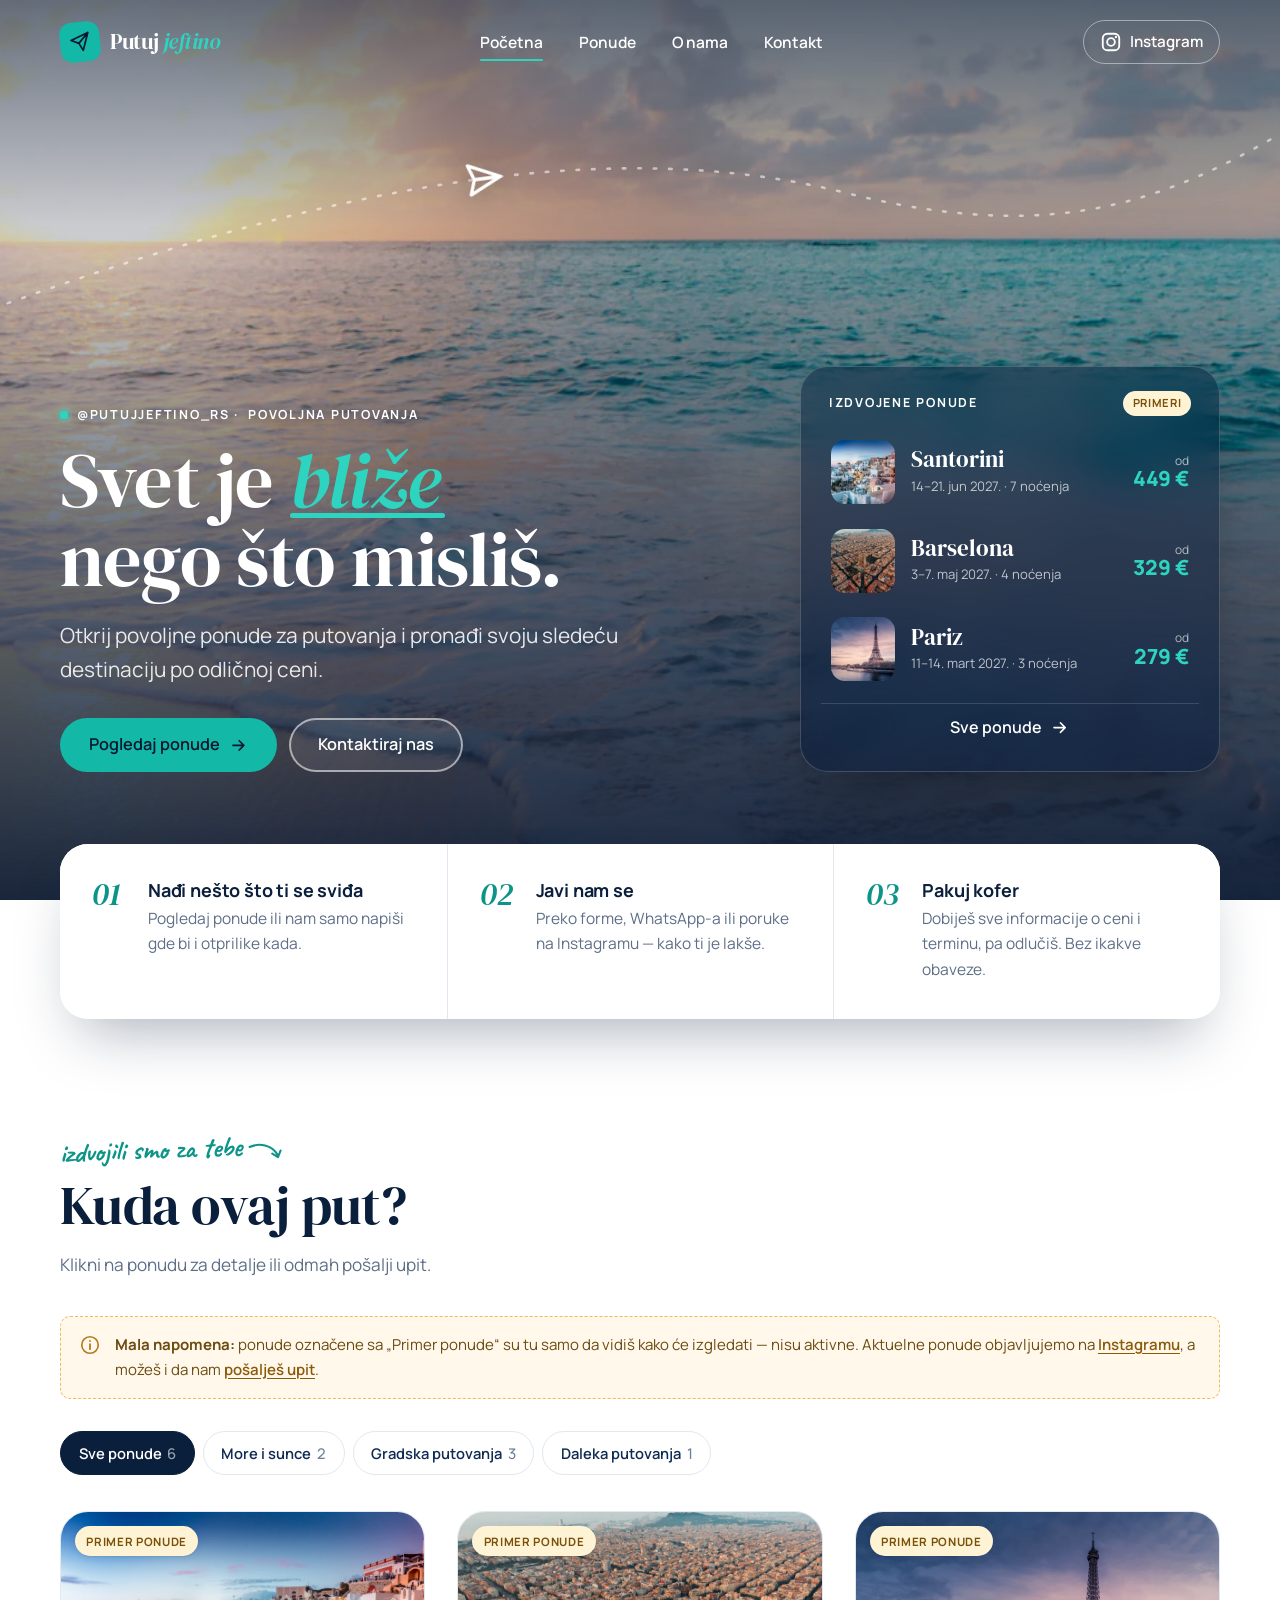
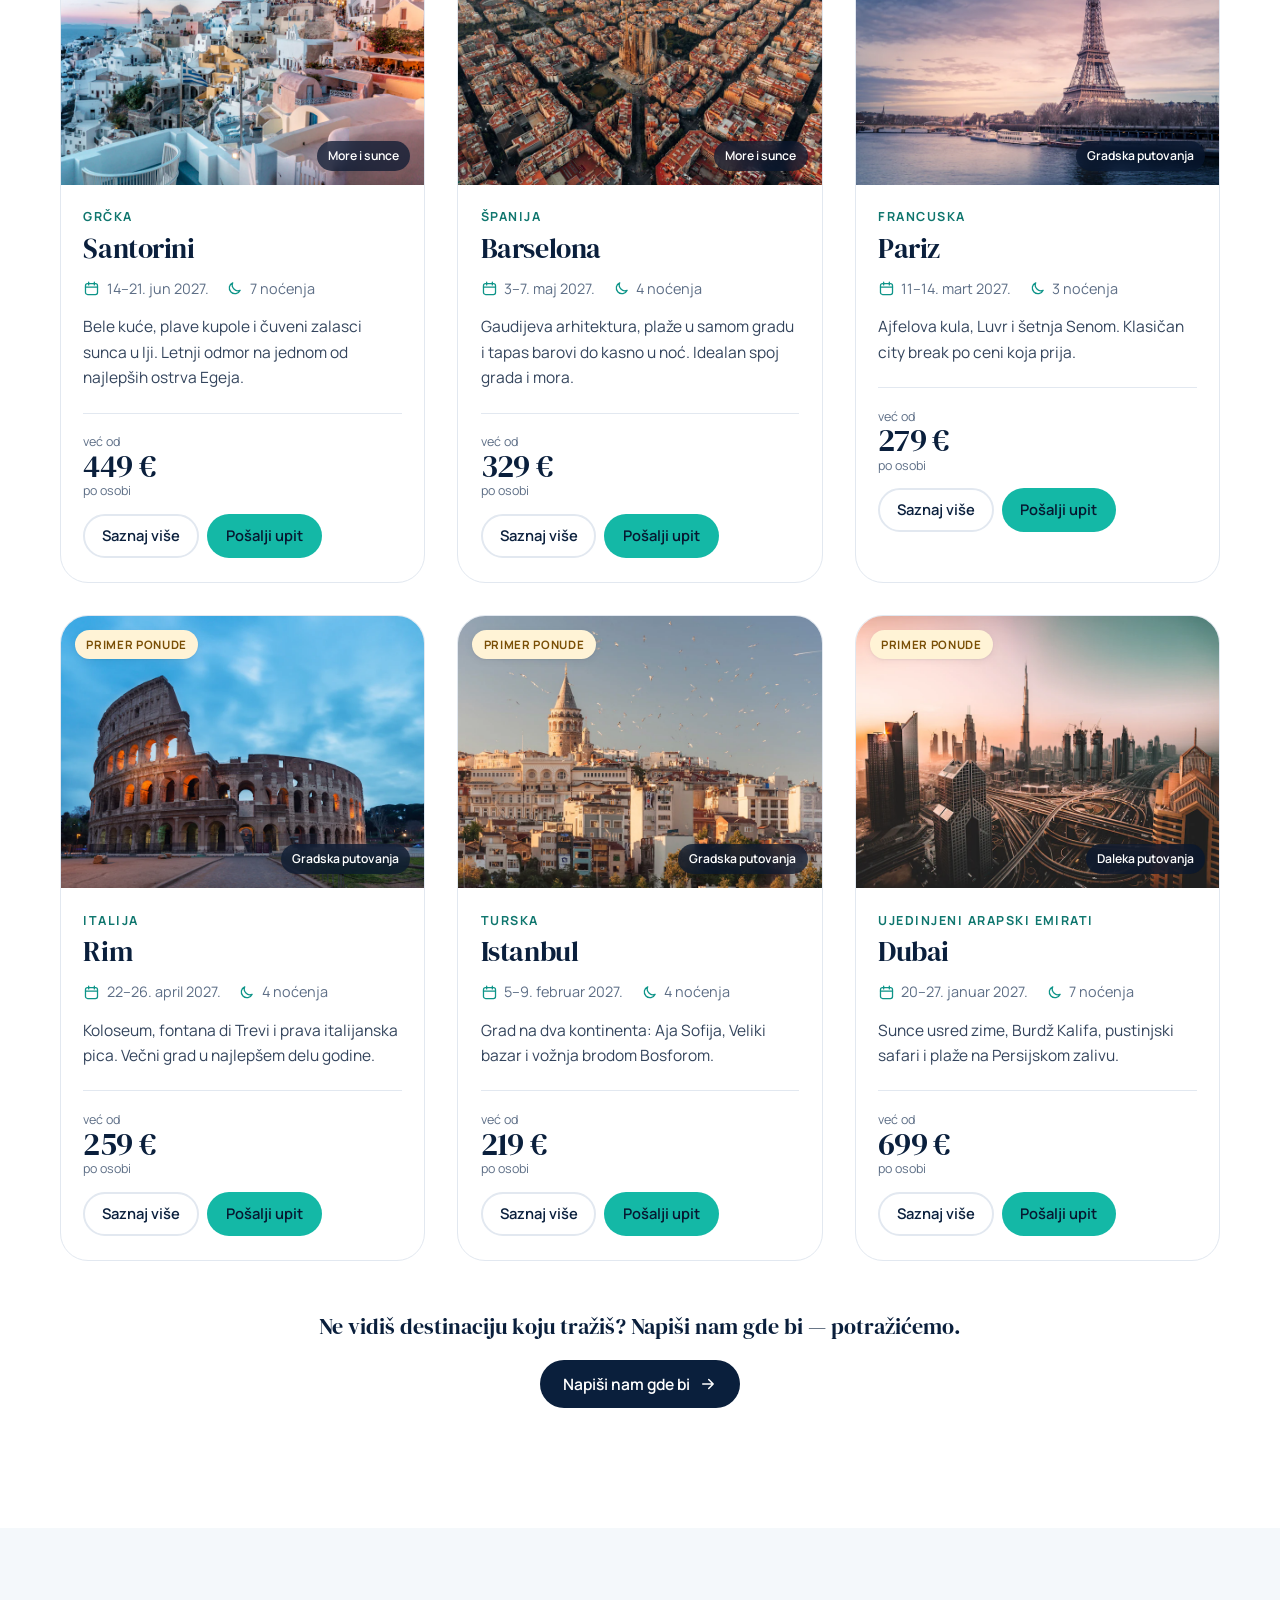
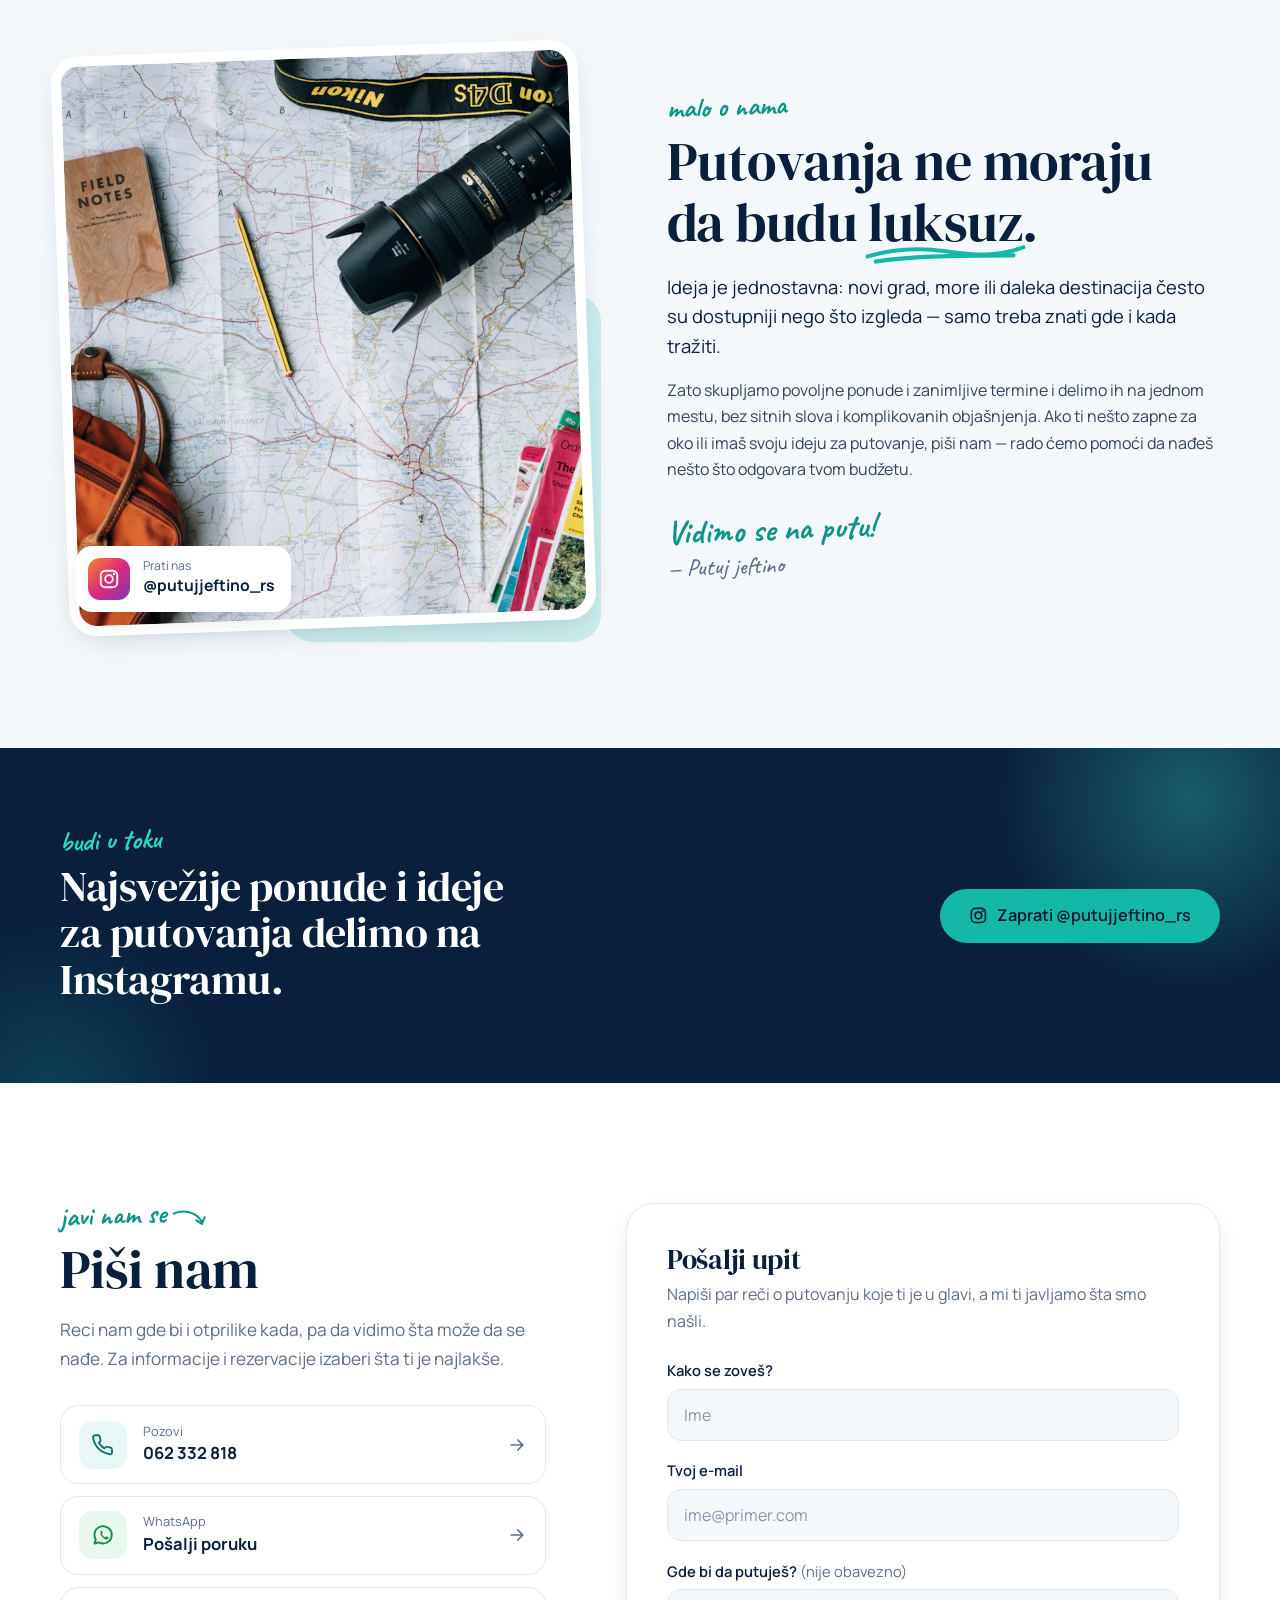
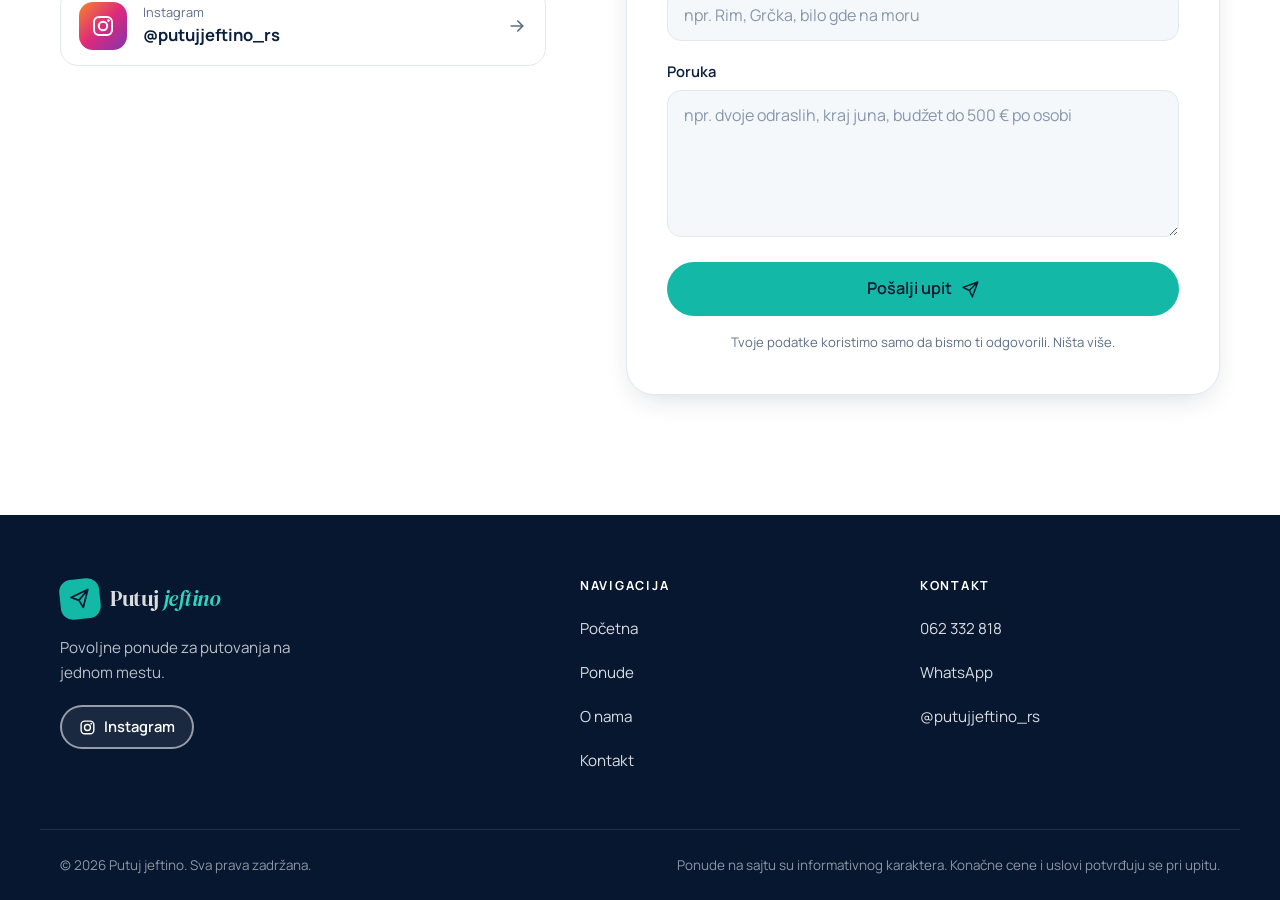
==== index.html @ 2356dfda "Ljudskiji ton: rukom pisane beleške, potpis, topliji tekstovi" ====
<!doctype html>
<html lang="sr-Latn">
<head>
  <meta charset="utf-8">
  <meta name="viewport" content="width=device-width, initial-scale=1, viewport-fit=cover">
  <title>Putuj jeftino | Povoljna putovanja i ponude za odmor</title>
  <meta name="description" content="Putuj jeftino (@putujjeftino_rs) — povoljne ponude za putovanja, city break i letovanja. Pronađi svoju sledeću destinaciju po odličnoj ceni i pošalji upit putem WhatsApp-a, Instagrama ili kontakt forme.">
  <meta name="keywords" content="povoljna putovanja, jeftina putovanja, ponude za putovanja, city break, letovanje, putovanja iz Srbije, Putuj jeftino">
  <meta name="theme-color" content="#0A1F3C">
  <meta name="format-detection" content="telephone=no">
  <link rel="canonical" href="https://putujjeftino.rs/">

  <!-- Društvene mreže (pregled linka na Instagramu, Viberu, WhatsApp-u, Facebooku) -->
  <meta property="og:type" content="website">
  <meta property="og:locale" content="sr_RS">
  <meta property="og:site_name" content="Putuj jeftino">
  <meta property="og:title" content="Putuj jeftino | Svet je bliže nego što misliš">
  <meta property="og:description" content="Otkrij povoljne ponude za putovanja i pronađi svoju sledeću destinaciju po odličnoj ceni.">
  <meta property="og:url" content="https://putujjeftino.rs/">
  <meta property="og:image" content="https://putujjeftino.rs/images/og-slika.jpg">
  <meta property="og:image:width" content="1200">
  <meta property="og:image:height" content="630">
  <meta name="twitter:card" content="summary_large_image">

  <link rel="icon" href="favicon.svg" type="image/svg+xml">
  <link rel="apple-touch-icon" href="apple-touch-icon.png">

  <link rel="preconnect" href="https://fonts.googleapis.com">
  <link rel="preconnect" href="https://fonts.gstatic.com" crossorigin>
  <link href="https://fonts.googleapis.com/css2?family=Caveat:wght@500;700&family=DM+Serif+Display:ital@0;1&family=Manrope:wght@400;500;600;700;800&display=swap" rel="stylesheet">

  <link rel="preload" as="image" href="images/hero-mobile.webp" media="(max-width: 700px)">
  <link rel="preload" as="image" href="images/hero.webp" media="(min-width: 701px)">

  <link rel="stylesheet" href="styles.css">

  <script>document.documentElement.classList.add('js');</script>

  <script type="application/ld+json">
  {
    "@context": "https://schema.org",
    "@type": "Organization",
    "name": "Putuj jeftino",
    "description": "Povoljne ponude za putovanja na jednom mestu.",
    "telephone": "+38162332818",
    "sameAs": ["https://www.instagram.com/putujjeftino_rs/"]
  }
  </script>
</head>
<body>

  <!-- Ikonice (koriste se na celom sajtu) -->
  <svg width="0" height="0" style="position:absolute" aria-hidden="true" focusable="false">
    <symbol id="i-instagram" viewBox="0 0 24 24"><rect x="3" y="3" width="18" height="18" rx="5" fill="none" stroke="currentColor" stroke-width="2"/><circle cx="12" cy="12" r="4.2" fill="none" stroke="currentColor" stroke-width="2"/><circle cx="17.4" cy="6.6" r="1.3" fill="currentColor"/></symbol>
    <symbol id="i-whatsapp" viewBox="0 0 24 24"><path d="M3.5 20.5l1.3-4.1A8.6 8.6 0 1 1 8 19.4z" fill="none" stroke="currentColor" stroke-width="1.9" stroke-linejoin="round"/><path d="M9.1 8.2c.2-.4.5-.5.8-.5h.5c.2 0 .4.1.5.4l.7 1.6c.1.2 0 .5-.1.7l-.5.6c-.1.2-.1.4 0 .6.6 1.1 1.5 2 2.6 2.6.2.1.4.1.6 0l.6-.6c.2-.2.4-.2.7-.1l1.6.7c.3.1.4.3.4.5v.5c0 .4-.2.7-.5.9-.6.4-1.4.5-2.1.3-2.6-.8-4.6-2.8-5.4-5.4-.2-.7-.1-1.5.3-2.1z" fill="currentColor"/></symbol>
    <symbol id="i-phone" viewBox="0 0 24 24"><path d="M21 16.4v2.9a1.9 1.9 0 0 1-2.1 1.9 18.8 18.8 0 0 1-8.2-2.9 18.5 18.5 0 0 1-5.7-5.7A18.8 18.8 0 0 1 2.1 4.3 1.9 1.9 0 0 1 4 2.2h2.9a1.9 1.9 0 0 1 1.9 1.6c.1.9.4 1.8.7 2.7a1.9 1.9 0 0 1-.4 2L7.8 9.7a15.2 15.2 0 0 0 5.7 5.7l1.2-1.2a1.9 1.9 0 0 1 2-.4c.9.3 1.8.6 2.7.7a1.9 1.9 0 0 1 1.6 1.9z" fill="none" stroke="currentColor" stroke-width="1.9" stroke-linejoin="round"/></symbol>
    <symbol id="i-calendar" viewBox="0 0 24 24"><rect x="3.5" y="5" width="17" height="15.5" rx="3" fill="none" stroke="currentColor" stroke-width="1.8"/><path d="M3.5 10h17M8 3v4M16 3v4" stroke="currentColor" stroke-width="1.8" stroke-linecap="round"/></symbol>
    <symbol id="i-moon" viewBox="0 0 24 24"><path d="M20 14.5A8 8 0 0 1 9.5 4a8 8 0 1 0 10.5 10.5z" fill="none" stroke="currentColor" stroke-width="1.8" stroke-linejoin="round"/></symbol>
    <symbol id="i-arrow" viewBox="0 0 24 24"><path d="M5 12h14M13 6l6 6-6 6" fill="none" stroke="currentColor" stroke-width="2" stroke-linecap="round" stroke-linejoin="round"/></symbol>
    <symbol id="i-check" viewBox="0 0 24 24"><path d="M5 12.5l4.5 4.5L19 7.5" fill="none" stroke="currentColor" stroke-width="2.2" stroke-linecap="round" stroke-linejoin="round"/></symbol>
    <symbol id="i-close" viewBox="0 0 24 24"><path d="M6 6l12 12M18 6L6 18" stroke="currentColor" stroke-width="2" stroke-linecap="round"/></symbol>
    <symbol id="i-plane" viewBox="0 0 24 24"><path d="M21.5 2.5L10.6 13.4M21.5 2.5l-6.9 19-3.9-8.1-8.2-4z" fill="none" stroke="currentColor" stroke-width="1.9" stroke-linecap="round" stroke-linejoin="round"/></symbol>
    <symbol id="i-info" viewBox="0 0 24 24"><circle cx="12" cy="12" r="9" fill="none" stroke="currentColor" stroke-width="1.8"/><path d="M12 11v5.5M12 7.6v.1" stroke="currentColor" stroke-width="2" stroke-linecap="round"/></symbol>
  </svg>

  <a class="skip-link" href="#sadrzaj">Preskoči na sadržaj</a>
  <div class="scroll-progress" aria-hidden="true"></div>

  <!-- ============ ZAGLAVLJE ============ -->
  <header class="site-header" id="zaglavlje">
    <div class="container header-inner">
      <a class="logo" href="#pocetna" aria-label="Putuj jeftino — početna">
        <span class="logo-mark" aria-hidden="true"><svg><use href="#i-plane"/></svg></span>
        <span class="logo-text">Putuj <em>jeftino</em></span>
      </a>

      <nav class="main-nav" id="glavni-meni" aria-label="Glavna navigacija">
        <ul>
          <li><a href="#pocetna" data-nav>Početna</a></li>
          <li><a href="#ponude" data-nav>Ponude</a></li>
          <li><a href="#o-nama" data-nav>O nama</a></li>
          <li><a href="#kontakt" data-nav>Kontakt</a></li>
        </ul>
        <a class="btn btn-primary nav-mobile-cta" href="#kontakt">Pošalji upit</a>
        <a class="nav-mobile-ig" href="https://www.instagram.com/putujjeftino_rs/" target="_blank" rel="noopener" data-instagram-link>
          <svg aria-hidden="true"><use href="#i-instagram"/></svg> @putujjeftino_rs
        </a>
      </nav>

      <div class="header-actions">
        <a class="icon-btn header-ig" href="https://www.instagram.com/putujjeftino_rs/" target="_blank" rel="noopener" aria-label="Instagram profil @putujjeftino_rs (otvara se u novom prozoru)" data-instagram-link>
          <svg aria-hidden="true"><use href="#i-instagram"/></svg>
          <span class="header-ig-text">Instagram</span>
        </a>
        <button class="menu-toggle" type="button" aria-expanded="false" aria-controls="glavni-meni" aria-label="Otvori meni">
          <span></span><span></span><span></span>
        </button>
      </div>
    </div>
  </header>

  <main id="sadrzaj">

    <!-- ============ POČETNA / HERO ============ -->
    <section class="hero" id="pocetna" aria-labelledby="hero-naslov">
      <picture class="hero-media">
        <source media="(max-width: 700px)" srcset="images/hero-mobile.webp">
        <img src="images/hero.webp" alt="Peščana plaža i tirkizno more u zalasku sunca" width="1920" height="1276" fetchpriority="high">
      </picture>
      <div class="hero-overlay" aria-hidden="true"></div>

      <!-- Avion koji preleće preko uvodne sekcije -->
      <svg class="hero-flight" viewBox="0 0 1200 700" preserveAspectRatio="xMidYMid slice" aria-hidden="true" focusable="false">
        <defs>
          <path id="ruta" d="M-60 300 C 240 180, 520 90, 760 150 S 1080 110, 1290 -20"/>
          <mask id="ruta-maska" maskUnits="userSpaceOnUse" x="-100" y="0" width="1400" height="700">
            <path d="M-60 300 C 240 180, 520 90, 760 150 S 1080 110, 1290 -20" class="flight-draw" pathLength="1"/>
          </mask>
        </defs>
        <use href="#ruta" class="flight-path" mask="url(#ruta-maska)"/>
        <g class="flight-plane">
          <use href="#i-plane" x="-16" y="-16" width="32" height="32" transform="rotate(45)"/>
          <animateMotion dur="7.5s" begin="0s" fill="freeze" rotate="auto" calcMode="spline" keyPoints="0;1" keyTimes="0;1" keySplines=".5 0 .3 1"><mpath href="#ruta"/></animateMotion>
        </g>
      </svg>
      <svg class="hero-flight hero-flight-mobile" viewBox="0 0 390 844" preserveAspectRatio="xMidYMid slice" aria-hidden="true" focusable="false">
        <defs>
          <path id="ruta-m" d="M-40 330 C 70 280, 250 320, 270 215 S 150 100, 440 50"/>
          <mask id="ruta-maska-m" maskUnits="userSpaceOnUse" x="-60" y="0" width="520" height="844">
            <path d="M-40 330 C 70 280, 250 320, 270 215 S 150 100, 440 50" class="flight-draw" pathLength="1"/>
          </mask>
        </defs>
        <use href="#ruta-m" class="flight-path" mask="url(#ruta-maska-m)"/>
        <g class="flight-plane">
          <use href="#i-plane" x="-13" y="-13" width="26" height="26" transform="rotate(45)"/>
          <animateMotion dur="7.5s" begin="0s" fill="freeze" rotate="auto" calcMode="spline" keyPoints="0;1" keyTimes="0;1" keySplines=".5 0 .3 1"><mpath href="#ruta-m"/></animateMotion>
        </g>
      </svg>

      <div class="container hero-content">
        <div class="hero-text">
          <p class="eyebrow eyebrow-light"><span class="dot" aria-hidden="true"></span> <span class="eyebrow-handle">@putujjeftino_rs ·</span> povoljna putovanja</p>
          <h1 id="hero-naslov">Svet je <em>bliže</em> nego što misliš.</h1>
          <p class="hero-sub">Otkrij povoljne ponude za putovanja i pronađi svoju sledeću destinaciju po odličnoj ceni.</p>
          <div class="hero-actions">
            <a class="btn btn-primary btn-lg" href="#ponude">Pogledaj ponude <svg aria-hidden="true"><use href="#i-arrow"/></svg></a>
            <a class="btn btn-outline-light btn-lg" href="#kontakt">Kontaktiraj nas</a>
          </div>
        </div>

        <!-- Izdvojene ponude (vidljivo na većim ekranima; popunjava se iz ponude.js) -->
        <aside class="hero-panel" aria-labelledby="hero-panel-naslov" hidden>
          <div class="hero-panel-head">
            <p id="hero-panel-naslov">Izdvojene ponude</p>
            <span class="hero-panel-tag" id="hero-panel-tag">Primeri</span>
          </div>
          <ul class="hero-deals" id="hero-ponude"></ul>
          <a class="hero-panel-all" href="#ponude">Sve ponude <svg aria-hidden="true"><use href="#i-arrow"/></svg></a>
        </aside>
      </div>

      <a class="scroll-cue" href="#kako" aria-label="Pomeri na sledeću sekciju"><span></span></a>
    </section>

    <!-- ============ KAKO FUNKCIONIŠE ============ -->
    <section class="steps-section" id="kako" aria-labelledby="kako-naslov">
      <div class="container">
        <h2 class="visually-hidden" id="kako-naslov">Kako do putovanja</h2>
        <ol class="steps">
          <li class="step reveal">
            <span class="step-num">01</span>
            <h3>Nađi nešto što ti se sviđa</h3>
            <p>Pogledaj ponude ili nam samo napiši gde bi i otprilike kada.</p>
          </li>
          <li class="step reveal">
            <span class="step-num">02</span>
            <h3>Javi nam se</h3>
            <p>Preko forme, WhatsApp-a ili poruke na Instagramu — kako ti je lakše.</p>
          </li>
          <li class="step reveal">
            <span class="step-num">03</span>
            <h3>Pakuj kofer</h3>
            <p>Dobiješ sve informacije o ceni i terminu, pa odlučiš. Bez ikakve obaveze.</p>
          </li>
        </ol>
      </div>
    </section>

    <!-- ============ PONUDE ============ -->
    <section class="section offers-section" id="ponude" aria-labelledby="ponude-naslov">
      <div class="container">
        <div class="section-head reveal">
          <p class="hand-note">izdvojili smo za tebe <svg class="hand-arrow" viewBox="0 0 40 30" aria-hidden="true"><path d="M2 6c10-4 24-2 30 10M26 14l6 4 3-7"/></svg></p>
          <h2 id="ponude-naslov">Kuda ovaj put?</h2>
          <p class="section-lead">Klikni na ponudu za detalje ili odmah pošalji upit.</p>
        </div>

        <div class="demo-notice reveal" id="demo-obavestenje" role="note">
          <svg aria-hidden="true"><use href="#i-info"/></svg>
          <p><strong>Mala napomena:</strong> ponude označene sa „Primer ponude“ su tu samo da vidiš kako će izgledati — nisu aktivne. Aktuelne ponude objavljujemo na <a href="https://www.instagram.com/putujjeftino_rs/" target="_blank" rel="noopener" data-instagram-link>Instagramu</a>, a možeš i da nam <a href="#kontakt">pošalješ upit</a>.</p>
        </div>

        <div class="filters reveal" role="group" aria-label="Filtriraj ponude" id="filteri"></div>

        <div class="offers-grid" id="lista-ponuda" aria-live="polite"></div>

        <noscript>
          <p class="noscript-msg">Za prikaz ponuda uključi JavaScript u pregledaču ili nas kontaktiraj na Instagramu <a href="https://www.instagram.com/putujjeftino_rs/">@putujjeftino_rs</a>.</p>
        </noscript>

        <div class="offers-more reveal">
          <p>Ne vidiš destinaciju koju tražiš? Napiši nam gde bi — potražićemo.</p>
          <a class="btn btn-navy" href="#kontakt">Napiši nam gde bi <svg aria-hidden="true"><use href="#i-arrow"/></svg></a>
        </div>
      </div>
    </section>

    <!-- ============ O NAMA ============ -->
    <section class="section about-section" id="o-nama" aria-labelledby="o-nama-naslov">
      <div class="container about-grid">
        <div class="about-media reveal reveal-left">
          <img src="images/o-nama.webp" alt="Mapa, beležnica, fotoaparat i ranac spremni za planiranje putovanja" width="900" height="711" loading="lazy" decoding="async">
          <a class="about-ig-card" href="https://www.instagram.com/putujjeftino_rs/" target="_blank" rel="noopener" data-instagram-link>
            <span class="about-ig-icon" aria-hidden="true"><svg><use href="#i-instagram"/></svg></span>
            <span><small>Prati nas</small><strong>@putujjeftino_rs</strong></span>
          </a>
        </div>

        <div class="about-text reveal reveal-right">
          <p class="hand-note">malo o nama</p>
          <h2 id="o-nama-naslov">Putovanja ne moraju da budu <span class="scribble">luksuz<svg viewBox="0 0 200 20" preserveAspectRatio="none" aria-hidden="true"><path d="M4 13c30-7 60-9 96-5s62 6 96-4"/><path d="M14 18c40-5 90-6 170-6"/></svg></span>.</h2>
          <p class="lead">Ideja je jednostavna: novi grad, more ili daleka destinacija često su dostupniji nego što izgleda — samo treba znati gde i kada tražiti.</p>
          <p>Zato skupljamo povoljne ponude i zanimljive termine i delimo ih na jednom mestu, bez sitnih slova i komplikovanih objašnjenja. Ako ti nešto zapne za oko ili imaš svoju ideju za putovanje, piši nam — rado ćemo pomoći da nađeš nešto što odgovara tvom budžetu.</p>

          <p class="signature">Vidimo se na putu!<span>— Putuj jeftino</span></p>
        </div>
      </div>
    </section>

    <!-- ============ INSTAGRAM TRAKA ============ -->
    <section class="ig-band" aria-labelledby="ig-naslov">
      <div class="container ig-band-inner reveal">
        <div>
          <p class="hand-note hand-note-light">budi u toku</p>
          <h2 id="ig-naslov">Najsvežije ponude i ideje za putovanja delimo na Instagramu.</h2>
        </div>
        <a class="btn btn-primary btn-lg" href="https://www.instagram.com/putujjeftino_rs/" target="_blank" rel="noopener" data-instagram-link>
          <svg aria-hidden="true"><use href="#i-instagram"/></svg> Zaprati @putujjeftino_rs
        </a>
      </div>
    </section>

    <!-- ============ KONTAKT ============ -->
    <section class="section contact-section" id="kontakt" aria-labelledby="kontakt-naslov">
      <div class="container contact-grid">
        <div class="contact-info reveal reveal-left">
          <p class="hand-note">javi nam se <svg class="hand-arrow" viewBox="0 0 40 30" aria-hidden="true"><path d="M2 6c10-4 24-2 30 10M26 14l6 4 3-7"/></svg></p>
          <h2 id="kontakt-naslov">Piši nam</h2>
          <p class="section-lead">Reci nam gde bi i otprilike kada, pa da vidimo šta može da se nađe. Za informacije i rezervacije izaberi šta ti je najlakše.</p>

          <ul class="contact-cards">
            <li>
              <a class="contact-card" href="tel:+38162332818" data-phone-link>
                <span class="contact-icon ci-phone" aria-hidden="true"><svg><use href="#i-phone"/></svg></span>
                <span><small>Pozovi</small><strong data-phone-text>062 332 818</strong></span>
                <svg class="contact-arrow" aria-hidden="true"><use href="#i-arrow"/></svg>
              </a>
            </li>
            <li>
              <a class="contact-card" href="https://wa.me/38162332818" target="_blank" rel="noopener" data-whatsapp-link>
                <span class="contact-icon ci-wa" aria-hidden="true"><svg><use href="#i-whatsapp"/></svg></span>
                <span><small>WhatsApp</small><strong>Pošalji poruku</strong></span>
                <svg class="contact-arrow" aria-hidden="true"><use href="#i-arrow"/></svg>
              </a>
            </li>
            <li>
              <a class="contact-card" href="https://www.instagram.com/putujjeftino_rs/" target="_blank" rel="noopener" data-instagram-link>
                <span class="contact-icon ci-ig" aria-hidden="true"><svg><use href="#i-instagram"/></svg></span>
                <span><small>Instagram</small><strong>@putujjeftino_rs</strong></span>
                <svg class="contact-arrow" aria-hidden="true"><use href="#i-arrow"/></svg>
              </a>
            </li>
          </ul>
        </div>

        <div class="form-card reveal reveal-right">
          <h3>Pošalji upit</h3>
          <p class="form-intro">Napiši par reči o putovanju koje ti je u glavi, a mi ti javljamo šta smo našli.</p>

          <form id="kontakt-forma" novalidate>
            <input type="hidden" name="_subject" value="Novi upit sa sajta Putuj jeftino">
            <div class="hp" aria-hidden="true">
              <label for="hp-polje">Ne popunjavaj ovo polje</label>
              <input type="text" id="hp-polje" name="_gotcha" tabindex="-1" autocomplete="off">
            </div>

            <div class="field">
              <label for="ime">Kako se zoveš?</label>
              <input id="ime" name="ime" type="text" autocomplete="name" required placeholder="Ime">
              <p class="field-error" id="ime-greska"></p>
            </div>

            <div class="field">
              <label for="email">Tvoj e-mail</label>
              <input id="email" name="email" type="email" autocomplete="email" inputmode="email" required placeholder="ime@primer.com">
              <p class="field-error" id="email-greska"></p>
            </div>

            <div class="field">
              <label for="destinacija">Gde bi da putuješ? <span class="optional">(nije obavezno)</span></label>
              <input id="destinacija" name="destinacija" type="text" list="destinacije-lista" placeholder="npr. Rim, Grčka, bilo gde na moru">
              <datalist id="destinacije-lista"></datalist>
            </div>

            <div class="field">
              <label for="poruka">Poruka</label>
              <textarea id="poruka" name="poruka" rows="5" required placeholder="npr. dvoje odraslih, kraj juna, budžet do 500 € po osobi"></textarea>
              <p class="field-error" id="poruka-greska"></p>
            </div>

            <button class="btn btn-primary btn-lg btn-block" type="submit">
              <span class="btn-label">Pošalji upit</span>
              <svg aria-hidden="true"><use href="#i-plane"/></svg>
            </button>

            <p class="form-status" id="forma-status" role="status" aria-live="polite"></p>
            <p class="form-privacy">Tvoje podatke koristimo samo da bismo ti odgovorili. Ništa više.</p>
          </form>
        </div>
      </div>
    </section>
  </main>

  <!-- ============ PODNOŽJE ============ -->
  <footer class="site-footer">
    <div class="container footer-grid">
      <div class="footer-brand">
        <a class="logo logo-light" href="#pocetna" aria-label="Putuj jeftino — početna">
          <span class="logo-mark" aria-hidden="true"><svg><use href="#i-plane"/></svg></span>
          <span class="logo-text">Putuj <em>jeftino</em></span>
        </a>
        <p>Povoljne ponude za putovanja na jednom mestu.</p>
        <a class="btn btn-outline-light btn-sm footer-ig" href="https://www.instagram.com/putujjeftino_rs/" target="_blank" rel="noopener" data-instagram-link>
          <svg aria-hidden="true"><use href="#i-instagram"/></svg> Instagram
        </a>
      </div>

      <nav class="footer-nav" aria-label="Navigacija u podnožju">
        <h2>Navigacija</h2>
        <ul>
          <li><a href="#pocetna">Početna</a></li>
          <li><a href="#ponude">Ponude</a></li>
          <li><a href="#o-nama">O nama</a></li>
          <li><a href="#kontakt">Kontakt</a></li>
        </ul>
      </nav>

      <div class="footer-contact">
        <h2>Kontakt</h2>
        <ul>
          <li><a href="tel:+38162332818" data-phone-link><span data-phone-text>062 332 818</span></a></li>
          <li><a href="https://wa.me/38162332818" target="_blank" rel="noopener" data-whatsapp-link>WhatsApp</a></li>
          <li><a href="https://www.instagram.com/putujjeftino_rs/" target="_blank" rel="noopener" data-instagram-link>@putujjeftino_rs</a></li>
        </ul>
      </div>
    </div>

    <div class="container footer-bottom">
      <p>© <span id="godina">2026</span> Putuj jeftino. Sva prava zadržana.</p>
      <p>Ponude na sajtu su informativnog karaktera. Konačne cene i uslovi potvrđuju se pri upitu.</p>
    </div>
  </footer>

  <!-- Plutajuće WhatsApp dugme -->
  <a class="wa-fab" href="https://wa.me/38162332818" target="_blank" rel="noopener" aria-label="Piši nam na WhatsApp-u" data-whatsapp-link>
    <svg aria-hidden="true"><use href="#i-whatsapp"/></svg>
  </a>

  <!-- Prozor sa detaljima ponude -->
  <dialog class="offer-dialog" id="detalji-ponude" aria-labelledby="dialog-naslov">
    <div class="dialog-inner" id="dialog-sadrzaj"></div>
  </dialog>

  <script src="podesavanja.js"></script>
  <script src="ponude.js"></script>
  <script src="script.js"></script>
</body>
</html>
---- styles.css ----
/* =====================================================================
   Putuj jeftino — stilovi
   Boje se menjaju na jednom mestu: u bloku :root ispod.
   ===================================================================== */

:root {
  --navy-950: #071730;
  --navy-900: #0A1F3C;
  --navy-800: #0F2B52;
  --navy-700: #1B3B68;
  --teal-400: #2DD4BF;
  --teal-500: #14B8A6;
  --teal-600: #0D9488;
  --teal-700: #0F766E;
  --teal-50:  #E8F8F6;

  --ink: #0A1F3C;
  --text: #33445C;
  --muted: #5D6E86;
  --line: #E2E8F0;
  --bg: #FFFFFF;
  --bg-soft: #F4F8FB;
  --danger: #C0392B;

  --font-display: "DM Serif Display", Georgia, "Times New Roman", serif;
  --font-body: "Manrope", system-ui, -apple-system, "Segoe UI", Roboto, sans-serif;

  --radius-sm: 10px;
  --radius: 18px;
  --radius-lg: 28px;
  --shadow-sm: 0 1px 2px rgba(10, 31, 60, .06), 0 2px 8px rgba(10, 31, 60, .05);
  --shadow: 0 10px 30px -12px rgba(10, 31, 60, .22);
  --shadow-lg: 0 30px 60px -20px rgba(10, 31, 60, .35);

  --header-h: 72px;
  --gutter: 20px;
  --ease: cubic-bezier(.22, .61, .36, 1);
}

/* ---------- Osnova ---------- */
*, *::before, *::after { box-sizing: border-box; }

html {
  scroll-behavior: smooth;
  -webkit-text-size-adjust: 100%;
  text-size-adjust: 100%;
}

body {
  margin: 0;
  background: var(--bg);
  color: var(--text);
  font-family: var(--font-body);
  font-size: 1rem;
  line-height: 1.65;
  -webkit-font-smoothing: antialiased;
  -moz-osx-font-smoothing: grayscale;
  -webkit-tap-highlight-color: transparent;
  overflow-x: hidden;
}

body.menu-open { overflow: hidden; }

img { display: block; max-width: 100%; height: auto; }
svg { width: 1.2em; height: 1.2em; flex-shrink: 0; }
a { color: var(--teal-700); text-underline-offset: 3px; }
a:hover { color: var(--teal-600); }

h1, h2, h3 { color: var(--ink); margin: 0; line-height: 1.12; }
h1, h2 { font-family: var(--font-display); font-weight: 400; letter-spacing: -.01em; }
h1 em, h2 em { font-style: italic; color: var(--teal-600); font-weight: 400; }
/* DM Serif Display ima samo jednu debljinu — sprečava veštačko podebljavanje */
h1, h2, .logo-text, .step-num, .offer-body h3, .offer-price strong, .form-card h3, .offers-more p { font-synthesis: none; }
h3 { font-size: 1.125rem; font-weight: 700; letter-spacing: -.01em; }
p { margin: 0; }

section[id] { scroll-margin-top: calc(var(--header-h) - 1px); }

:focus-visible {
  outline: 3px solid var(--teal-400);
  outline-offset: 3px;
  border-radius: 6px;
}

.container {
  width: 100%;
  max-width: var(--container, 1200px);
  margin-inline: auto;
  padding-inline: max(var(--gutter), env(safe-area-inset-left)) max(var(--gutter), env(safe-area-inset-right));
}

.visually-hidden {
  position: absolute !important;
  width: 1px; height: 1px;
  margin: -1px; padding: 0;
  overflow: hidden;
  clip: rect(0 0 0 0);
  white-space: nowrap;
  border: 0;
}

.skip-link {
  position: absolute;
  left: 12px; top: -60px;
  z-index: 200;
  padding: 10px 16px;
  background: var(--navy-900);
  color: #fff;
  border-radius: var(--radius-sm);
  text-decoration: none;
  font-weight: 600;
  transition: top .2s;
}
.skip-link:focus { top: 12px; color: #fff; }

/* ---------- Dugmad ---------- */
.btn {
  display: inline-flex;
  align-items: center;
  justify-content: center;
  gap: .55em;
  min-height: 48px;
  padding: .75rem 1.35rem;
  border: 2px solid transparent;
  border-radius: 999px;
  font: 600 .975rem/1.2 var(--font-body);
  text-decoration: none;
  cursor: pointer;
  transition: background-color .2s var(--ease), color .2s var(--ease), border-color .2s var(--ease), transform .2s var(--ease), box-shadow .2s var(--ease);
  -webkit-appearance: none;
  appearance: none;
  white-space: nowrap;
}
.btn svg { width: 1.15em; height: 1.15em; transition: transform .2s var(--ease); }
.btn:hover svg { transform: translateX(3px); }
.btn:active { transform: translateY(1px); }

.btn-primary { background: var(--teal-500); color: var(--navy-950); }
.btn-primary:hover { background: var(--teal-400); color: var(--navy-950); box-shadow: 0 10px 24px -10px rgba(20, 184, 166, .7); }

.btn-navy { background: var(--navy-900); color: #fff; }
.btn-navy:hover { background: var(--navy-700); color: #fff; }

.btn-ghost { background: transparent; color: var(--navy-900); border-color: var(--line); }
.btn-ghost:hover { border-color: var(--navy-900); color: var(--navy-900); }

.btn-outline-light { background: rgba(255, 255, 255, .08); color: #fff; border-color: rgba(255, 255, 255, .55); -webkit-backdrop-filter: blur(6px); backdrop-filter: blur(6px); }
.btn-outline-light:hover { background: #fff; color: var(--navy-900); border-color: #fff; }

.btn-lg { min-height: 54px; padding: .9rem 1.7rem; font-size: 1.02rem; }
.btn-sm { min-height: 44px; padding: .55rem 1.05rem; font-size: .92rem; }
.btn-block { width: 100%; }
.btn[disabled] { opacity: .6; cursor: progress; }

.icon-btn {
  display: inline-flex;
  align-items: center;
  gap: .5rem;
  min-height: 44px;
  min-width: 44px;
  justify-content: center;
  padding: 0 .7rem;
  border-radius: 999px;
  color: inherit;
  text-decoration: none;
  font-weight: 600;
  font-size: .95rem;
  transition: background-color .2s, color .2s;
}
.icon-btn svg { width: 22px; height: 22px; }

/* ---------- Oznake iznad naslova ---------- */
.eyebrow {
  display: inline-flex;
  align-items: center;
  gap: .55rem;
  margin-bottom: 1rem;
  color: var(--teal-700);
  font-size: .78rem;
  font-weight: 700;
  letter-spacing: .14em;
  text-transform: uppercase;
}
.eyebrow::before {
  content: "";
  width: 28px; height: 2px;
  background: currentColor;
  border-radius: 2px;
}
.eyebrow-light { color: var(--teal-400); }
.hero .eyebrow::before { display: none; }
.hero .eyebrow { color: #fff; text-shadow: 0 1px 10px rgba(7, 23, 48, .55); }
.eyebrow .dot {
  width: 8px; height: 8px;
  border-radius: 50%;
  background: var(--teal-400);
  box-shadow: 0 0 0 4px rgba(45, 212, 191, .25);
}

/* ---------- Zaglavlje ---------- */
.site-header {
  position: fixed;
  inset: 0 0 auto 0;
  z-index: 100;
  padding-top: env(safe-area-inset-top);
  color: #fff;
  transition: background-color .3s var(--ease), box-shadow .3s var(--ease), color .3s var(--ease);
}
.site-header.is-scrolled,
body.menu-open .site-header {
  background: rgba(255, 255, 255, .96);
  -webkit-backdrop-filter: saturate(180%) blur(12px);
  backdrop-filter: saturate(180%) blur(12px);
  color: var(--navy-900);
  box-shadow: 0 1px 0 var(--line), 0 8px 24px -16px rgba(10, 31, 60, .25);
}
/* backdrop-filter bi "zarobio" mobilni meni unutar zaglavlja, zato ga gasimo dok je meni otvoren */
body.menu-open .site-header {
  background: #fff;
  -webkit-backdrop-filter: none;
  backdrop-filter: none;
}

.header-inner {
  display: flex;
  align-items: center;
  justify-content: space-between;
  gap: 1rem;
  height: var(--header-h);
}

.logo {
  display: inline-flex;
  align-items: center;
  gap: .65rem;
  color: inherit;
  text-decoration: none;
  position: relative;
  z-index: 2;
}
.logo:hover { color: inherit; }
.logo-mark {
  display: grid;
  place-items: center;
  width: 40px; height: 40px;
  border-radius: 12px;
  background: var(--teal-500);
  color: var(--navy-950);
  transform: rotate(-6deg);
  transition: transform .3s var(--ease);
}
.logo:hover .logo-mark { transform: rotate(0); }
.logo-mark svg { width: 22px; height: 22px; }
.logo-text {
  font-family: var(--font-display);
  font-size: 1.4rem;
  font-weight: 600;
  letter-spacing: -.02em;
  line-height: 1;
  white-space: nowrap;
}
@media (max-width: 359px) {
  .logo-text { font-size: 1.2rem; }
  .logo-mark { width: 36px; height: 36px; }
}
.logo-text em { font-style: italic; font-weight: 400; color: var(--teal-400); }
.site-header.is-scrolled .logo-text em,
body.menu-open .logo-text em { color: var(--teal-600); }

.main-nav ul { list-style: none; margin: 0; padding: 0; }
.main-nav a[data-nav] {
  position: relative;
  color: inherit;
  text-decoration: none;
  font-weight: 600;
}

.header-actions { display: flex; align-items: center; gap: .25rem; position: relative; z-index: 2; }
.header-ig:hover { background: rgba(255, 255, 255, .15); color: inherit; }
.site-header.is-scrolled .header-ig:hover,
body.menu-open .header-ig:hover { background: var(--teal-50); color: var(--teal-700); }
.header-ig-text { display: none; }

/* Hamburger */
.menu-toggle {
  display: inline-flex;
  flex-direction: column;
  justify-content: center;
  gap: 5px;
  width: 44px; height: 44px;
  padding: 0 11px;
  border: 0;
  border-radius: 12px;
  background: transparent;
  color: inherit;
  cursor: pointer;
}
.menu-toggle span {
  display: block;
  height: 2px;
  border-radius: 2px;
  background: currentColor;
  transition: transform .3s var(--ease), opacity .2s;
}
.menu-toggle[aria-expanded="true"] span:nth-child(1) { transform: translateY(7px) rotate(45deg); }
.menu-toggle[aria-expanded="true"] span:nth-child(2) { opacity: 0; }
.menu-toggle[aria-expanded="true"] span:nth-child(3) { transform: translateY(-7px) rotate(-45deg); }

/* Mobilni meni */
@media (max-width: 899px) {
  .main-nav {
    position: fixed;
    inset: 0;
    z-index: 1;
    display: flex;
    flex-direction: column;
    gap: 1.5rem;
    padding: calc(var(--header-h) + env(safe-area-inset-top) + 1.5rem) max(var(--gutter), env(safe-area-inset-right)) calc(2rem + env(safe-area-inset-bottom)) max(var(--gutter), env(safe-area-inset-left));
    background: #fff;
    color: var(--navy-900);
    overflow-y: auto;
    opacity: 0;
    visibility: hidden;
    transform: translateY(-8px);
    transition: opacity .25s var(--ease), transform .25s var(--ease), visibility 0s linear .25s;
  }
  .main-nav.is-open {
    opacity: 1;
    visibility: visible;
    transform: none;
    transition: opacity .25s var(--ease), transform .25s var(--ease), visibility 0s;
  }
  .main-nav ul { display: flex; flex-direction: column; }
  .main-nav li { border-bottom: 1px solid var(--line); }
  .main-nav a[data-nav] {
    display: flex;
    align-items: center;
    justify-content: space-between;
    padding: 1.05rem 0;
    font-family: var(--font-display);
    font-size: 1.75rem;
    font-weight: 500;
    letter-spacing: -.01em;
  }
  .main-nav a[data-nav]::after {
    content: "→";
    font-family: var(--font-body);
    font-size: 1.1rem;
    color: var(--teal-600);
  }
  .main-nav a[data-nav].is-active { color: var(--teal-700); }
  .nav-mobile-cta { width: 100%; margin-top: .5rem; }
  .nav-mobile-ig {
    display: inline-flex;
    align-items: center;
    justify-content: center;
    gap: .5rem;
    min-height: 48px;
    color: var(--navy-900);
    font-weight: 600;
    text-decoration: none;
  }
  .nav-mobile-ig svg { width: 22px; height: 22px; color: var(--teal-600); }
}

/* Desktop meni */
@media (min-width: 900px) {
  :root { --header-h: 84px; }
  .menu-toggle, .nav-mobile-cta, .nav-mobile-ig { display: none; }
  .header-ig-text { display: inline; }
  .header-ig { border: 1.5px solid currentColor; border-color: rgba(255, 255, 255, .45); padding: 0 1rem; }
  .site-header.is-scrolled .header-ig { border-color: var(--line); }
  .main-nav ul { display: flex; gap: 2.25rem; }
  .main-nav a[data-nav] { padding: .5rem 0; font-size: .97rem; }
  .main-nav a[data-nav]::after {
    content: "";
    position: absolute;
    left: 0; right: 0; bottom: 0;
    height: 2px;
    border-radius: 2px;
    background: var(--teal-400);
    transform: scaleX(0);
    transform-origin: left;
    transition: transform .3s var(--ease);
  }
  .main-nav a[data-nav]:hover::after,
  .main-nav a[data-nav].is-active::after { transform: scaleX(1); }
  .site-header.is-scrolled .main-nav a[data-nav]::after { background: var(--teal-600); }
}

/* ---------- Hero ---------- */
.hero {
  position: relative;
  display: flex;
  align-items: flex-end;
  min-height: 100vh;
  min-height: 100svh;
  padding: calc(var(--header-h) + env(safe-area-inset-top) + 3rem) 0 calc(5.5rem + env(safe-area-inset-bottom));
  color: #fff;
  isolation: isolate;
  overflow: hidden;
  background: var(--navy-900);
}
.hero-media, .hero-media img {
  position: absolute;
  inset: 0;
  width: 100%;
  height: 100%;
  z-index: -2;
}
.hero-media img {
  object-fit: cover;
  object-position: center 60%;
  animation: heroZoom 18s var(--ease) both;
}
@keyframes heroZoom { from { transform: scale(1.08); } to { transform: scale(1); } }

.hero-overlay {
  position: absolute;
  inset: 0;
  z-index: -1;
  background:
    linear-gradient(180deg, rgba(7, 23, 48, .55) 0%, rgba(7, 23, 48, 0) 28%),
    linear-gradient(0deg, rgba(7, 23, 48, .92) 0%, rgba(7, 23, 48, .55) 42%, rgba(7, 23, 48, .1) 75%);
}

.hero h1 {
  max-width: 16ch;
  color: #fff;
  font-size: clamp(2.9rem, 11vw, 5.75rem);
  line-height: 1.04;
  text-wrap: balance;
}
.hero h1 em { color: var(--teal-400); }
.hero-sub {
  max-width: 34rem;
  margin-top: 1.25rem;
  color: rgba(255, 255, 255, .88);
  font-size: clamp(1.05rem, 2.6vw, 1.25rem);
  line-height: 1.6;
}
.hero-actions {
  display: flex;
  flex-wrap: wrap;
  gap: .75rem;
  margin-top: 2rem;
}

.hero-text > * { animation: rise .9s var(--ease) both; }
.hero-text > :nth-child(2) { animation-delay: .1s; }
.hero-text > :nth-child(3) { animation-delay: .2s; }
.hero-text > :nth-child(4) { animation-delay: .3s; }
@keyframes rise { from { opacity: 0; transform: translateY(22px); } to { opacity: 1; transform: none; } }

/* ---------- Izdvojene ponude u uvodnoj sekciji (veći ekrani) ---------- */
.hero-panel { display: none; }

@media (min-width: 1100px) {
  .hero-content {
    display: grid;
    grid-template-columns: minmax(0, 1.3fr) minmax(420px, .7fr);
    align-items: end;
    gap: 4rem;
  }
  .hero h1 { font-size: clamp(4.75rem, 5.7vw, 7rem); }
  .hero-sub { font-size: 1.3rem; max-width: 38rem; }

  .hero-panel:not([hidden]) {
    display: block;
    padding: 1.25rem;
    border: 1px solid rgba(255, 255, 255, .18);
    border-radius: var(--radius-lg);
    background: rgba(7, 23, 48, .42);
    -webkit-backdrop-filter: blur(16px) saturate(140%);
    backdrop-filter: blur(16px) saturate(140%);
    box-shadow: 0 30px 60px -30px rgba(0, 0, 0, .5);
    animation: rise .9s .45s var(--ease) both;
  }
}

.hero-panel-head {
  display: flex;
  align-items: center;
  justify-content: space-between;
  gap: 1rem;
  padding: .25rem .5rem .9rem;
}
.hero-panel-head p {
  color: #fff;
  font-size: .78rem;
  font-weight: 700;
  letter-spacing: .14em;
  text-transform: uppercase;
}
.hero-panel-tag {
  padding: .2rem .6rem;
  border-radius: 999px;
  background: #FFF3D6;
  color: #7A4F06;
  font-size: .7rem;
  font-weight: 700;
  letter-spacing: .06em;
  text-transform: uppercase;
}
.hero-panel-tag[hidden] { display: none; }

.hero-deals { list-style: none; margin: 0; padding: 0; display: grid; gap: .35rem; }
.hero-deal {
  display: flex;
  align-items: center;
  gap: 1rem;
  width: 100%;
  padding: .6rem;
  border: 0;
  border-radius: 18px;
  background: transparent;
  color: #fff;
  font: inherit;
  text-align: left;
  cursor: pointer;
  transition: background-color .25s var(--ease), transform .25s var(--ease);
  animation: rise .7s var(--ease) both;
  animation-delay: calc(.6s + var(--i, 0) * .12s);
}
.hero-deal:hover { background: rgba(255, 255, 255, .1); transform: translateX(4px); }
.hero-deal img {
  width: 76px; height: 76px;
  flex-shrink: 0;
  border-radius: 14px;
  object-fit: cover;
}
.hero-deal-info { flex: 1; min-width: 0; }
.hero-deal-info strong {
  display: block;
  font-family: var(--font-display);
  font-size: 1.45rem;
  font-weight: 400;
  line-height: 1.15;
  font-synthesis: none;
}
.hero-deal-info small { display: block; margin-top: .15rem; color: rgba(255, 255, 255, .7); font-size: .88rem; white-space: nowrap; }
@media (max-width: 1439px) {
  .hero-deal img { width: 64px; height: 64px; }
  .hero-deal-info small { font-size: .82rem; }
}
.hero-deal-price { text-align: right; line-height: 1.1; white-space: nowrap; }
.hero-deal-price small { display: block; color: rgba(255, 255, 255, .65); font-size: .75rem; }
.hero-deal-price b { color: var(--teal-400); font-size: 1.3rem; font-weight: 800; }

.hero-panel-all {
  display: flex;
  align-items: center;
  justify-content: center;
  gap: .5rem;
  min-height: 48px;
  margin-top: .75rem;
  border-top: 1px solid rgba(255, 255, 255, .14);
  color: #fff;
  font-weight: 600;
  text-decoration: none;
}
.hero-panel-all:hover { color: var(--teal-400); }
.hero-panel-all svg { transition: transform .2s var(--ease); }
.hero-panel-all:hover svg { transform: translateX(4px); }

/* Širi raspored na velikim monitorima — manje praznog prostora sa strane */
@media (min-width: 1440px) { :root { --container: 1360px; } }
@media (min-width: 1800px) { :root { --container: 1560px; } }

.scroll-cue {
  position: absolute;
  left: 50%;
  bottom: calc(1.5rem + env(safe-area-inset-bottom));
  display: grid;
  place-items: center;
  width: 44px; height: 44px;
  transform: translateX(-50%);
}
.scroll-cue span {
  width: 24px; height: 38px;
  border: 2px solid rgba(255, 255, 255, .6);
  border-radius: 14px;
  position: relative;
}
.scroll-cue span::after {
  content: "";
  position: absolute;
  left: 50%; top: 7px;
  width: 4px; height: 8px;
  margin-left: -2px;
  border-radius: 2px;
  background: #fff;
  animation: cue 1.8s ease-in-out infinite;
}
@keyframes cue { 0% { opacity: 0; transform: translateY(0); } 40% { opacity: 1; } 100% { opacity: 0; transform: translateY(12px); } }

@media (max-width: 599px) {
  .hero-actions .btn { flex: 1 1 100%; }
  .scroll-cue { display: none; }
  .hero { padding-bottom: calc(2.5rem + env(safe-area-inset-bottom)); }
}
@media (max-width: 459px) { .eyebrow-handle { display: none; } }
@media (min-width: 900px) {
  .hero { padding-bottom: 8rem; }
  .scroll-cue { display: none; }
}

/* ---------- Koraci ---------- */
.steps-section {
  position: relative;
  z-index: 2;
  padding: 3.5rem 0 1rem;
}
.steps {
  list-style: none;
  margin: 0;
  padding: 0;
  display: grid;
  gap: 1rem;
}
.step {
  position: relative;
  padding: 1.6rem 1.5rem 1.6rem 5rem;
  border: 1px solid var(--line);
  border-radius: var(--radius);
  background: #fff;
}
.step-num {
  position: absolute;
  left: 1.5rem; top: 1.5rem;
  font-family: var(--font-display);
  font-size: 2rem;
  font-style: italic;
  line-height: 1;
  color: var(--teal-600);
}
.step h3 { margin-bottom: .35rem; }
.step p { color: var(--muted); font-size: .97rem; }

@media (min-width: 900px) {
  .steps-section { padding: 0; margin-top: -3.5rem; }
  .steps {
    grid-template-columns: repeat(3, 1fr);
    gap: 0;
    background: #fff;
    border-radius: var(--radius-lg);
    box-shadow: var(--shadow-lg);
    overflow: hidden;
  }
  .step { border: 0; border-radius: 0; padding: 2.25rem 2rem 2.25rem 5.5rem; }
  .step + .step { border-left: 1px solid var(--line); }
  .step-num { left: 2rem; top: 2.1rem; }
}

/* ---------- Sekcije ---------- */
.section { padding: 5rem 0; }
@media (min-width: 900px) { .section { padding: 7.5rem 0; } }

.section-head { max-width: 640px; margin-bottom: 2.25rem; }
.section-head h2,
.about-text h2,
.contact-info h2 { font-size: clamp(2.1rem, 5.5vw, 3.4rem); }
.section-lead { margin-top: 1rem; color: var(--muted); font-size: 1.075rem; }

/* ---------- Ponude ---------- */
.offers-section { background: #fff; }

.demo-notice {
  display: flex;
  gap: .85rem;
  align-items: flex-start;
  margin-bottom: 1.75rem;
  padding: 1rem 1.15rem;
  border: 1px dashed #F0B95A;
  border-radius: var(--radius-sm);
  background: #FFF8EB;
  color: #6B4B10;
  font-size: .94rem;
}
.demo-notice svg { width: 22px; height: 22px; margin-top: 1px; color: #B7791F; }
.demo-notice a { color: #8A5A0B; font-weight: 600; }
.demo-notice[hidden] { display: none; }

.filters {
  display: flex;
  gap: .5rem;
  margin: 0 calc(-1 * var(--gutter)) 2rem;
  padding: .25rem var(--gutter);
  overflow-x: auto;
  scrollbar-width: none;
  -webkit-overflow-scrolling: touch;
}
.filters::-webkit-scrollbar { display: none; }
.filter-btn {
  flex-shrink: 0;
  min-height: 44px;
  padding: .55rem 1.1rem;
  border: 1.5px solid var(--line);
  border-radius: 999px;
  background: #fff;
  color: var(--navy-800);
  font: 600 .92rem/1 var(--font-body);
  cursor: pointer;
  transition: all .2s var(--ease);
}
.filter-btn:hover { border-color: var(--navy-800); }
.filter-btn[aria-pressed="true"] { background: var(--navy-900); border-color: var(--navy-900); color: #fff; }
.filter-btn .count { margin-left: .35rem; opacity: .6; font-weight: 500; }

.offers-grid {
  display: grid;
  gap: 1.5rem;
}
@media (min-width: 640px) { .offers-grid { grid-template-columns: repeat(2, 1fr); } }
@media (min-width: 1024px) { .offers-grid { grid-template-columns: repeat(3, 1fr); gap: 2rem; } }

.offer-card {
  display: flex;
  flex-direction: column;
  border: 1px solid var(--line);
  border-radius: var(--radius-lg);
  background: #fff;
  overflow: hidden;
  transition: transform .35s var(--ease), box-shadow .35s var(--ease), border-color .35s;
}
.offer-card:hover { transform: translateY(-6px); box-shadow: var(--shadow); border-color: transparent; }
.offer-card.is-hidden { display: none; }

.offer-media {
  position: relative;
  aspect-ratio: 4 / 3;
  overflow: hidden;
  background: var(--bg-soft);
}
.offer-media img {
  width: 100%;
  height: 100%;
  object-fit: cover;
  transition: transform .8s var(--ease);
}
.offer-card:hover .offer-media img { transform: scale(1.06); }

.offer-badge {
  position: absolute;
  top: 14px; left: 14px;
  padding: .32rem .7rem;
  border-radius: 999px;
  background: #FFF3D6;
  color: #7A4F06;
  font-size: .72rem;
  font-weight: 700;
  letter-spacing: .06em;
  text-transform: uppercase;
  box-shadow: var(--shadow-sm);
}
.offer-cat {
  position: absolute;
  right: 14px; bottom: 14px;
  padding: .32rem .7rem;
  border-radius: 999px;
  background: rgba(7, 23, 48, .72);
  -webkit-backdrop-filter: blur(6px);
  backdrop-filter: blur(6px);
  color: #fff;
  font-size: .76rem;
  font-weight: 600;
}

.offer-body {
  display: flex;
  flex-direction: column;
  flex: 1;
  padding: 1.4rem 1.4rem 1.5rem;
}
.offer-country {
  color: var(--teal-700);
  font-size: .78rem;
  font-weight: 700;
  letter-spacing: .12em;
  text-transform: uppercase;
}
.offer-body h3 {
  margin-top: .3rem;
  font-family: var(--font-display);
  font-size: 1.75rem;
  font-weight: 500;
  letter-spacing: -.015em;
}
.offer-meta {
  display: flex;
  flex-wrap: wrap;
  gap: .4rem 1.1rem;
  margin: .8rem 0 0;
  padding: 0;
  list-style: none;
  color: var(--muted);
  font-size: .9rem;
}
.offer-meta li { display: inline-flex; align-items: center; gap: .4rem; }
.offer-meta svg { width: 17px; height: 17px; color: var(--teal-600); }
.offer-desc { margin-top: .85rem; color: var(--text); font-size: .97rem; }

.offer-foot {
  display: flex;
  flex-wrap: wrap;
  align-items: flex-end;
  justify-content: space-between;
  gap: 1rem;
  margin-top: auto;
  padding-top: 1.35rem;
}
.offer-desc + .offer-foot { margin-top: 1.35rem; border-top: 1px solid var(--line); }
.offer-price { display: flex; flex-direction: column; line-height: 1.1; }
.offer-price span { color: var(--muted); font-size: .78rem; }
.offer-price strong {
  font-family: var(--font-display);
  font-size: 2rem;
  font-weight: 600;
  color: var(--navy-900);
  letter-spacing: -.02em;
}
.offer-price small { color: var(--muted); font-size: .78rem; }
.offer-actions { display: flex; gap: .5rem; flex-wrap: wrap; }

@media (max-width: 380px) {
  .offer-actions { width: 100%; }
  .offer-actions .btn { flex: 1; }
}

.offers-empty {
  grid-column: 1 / -1;
  padding: 2.5rem;
  border-radius: var(--radius);
  background: var(--bg-soft);
  text-align: center;
  color: var(--muted);
}

.offers-more {
  display: flex;
  flex-direction: column;
  align-items: center;
  gap: 1rem;
  margin-top: 3rem;
  text-align: center;
}
.offers-more p { font-family: var(--font-display); font-size: 1.35rem; color: var(--ink); }
@media (max-width: 599px) {
  .offers-more .btn { width: 100%; white-space: normal; }
}

.noscript-msg { padding: 1.25rem; border-radius: var(--radius-sm); background: var(--bg-soft); }

/* ---------- O nama ---------- */
.about-section { background: var(--bg-soft); }
.about-grid { display: grid; gap: 3rem; align-items: center; }
@media (min-width: 960px) { .about-grid { grid-template-columns: 1fr 1.05fr; gap: 5rem; } }

.about-media { position: relative; }
.about-media img {
  width: 100%;
  aspect-ratio: 4 / 4.4;
  object-fit: cover;
  border-radius: var(--radius-lg);
  box-shadow: var(--shadow);
}
.about-media::before {
  content: "";
  position: absolute;
  inset: auto -14px -14px auto;
  width: 60%; height: 60%;
  border-radius: var(--radius-lg);
  background: var(--teal-500);
  opacity: .18;
  z-index: -1;
}
.about-media { isolation: isolate; }

.about-ig-card {
  position: absolute;
  left: 16px; bottom: 16px;
  display: inline-flex;
  align-items: center;
  gap: .8rem;
  padding: .75rem 1.1rem .75rem .75rem;
  border-radius: 16px;
  background: #fff;
  color: var(--navy-900);
  text-decoration: none;
  box-shadow: var(--shadow);
  transition: transform .25s var(--ease);
}
.about-ig-card:hover { transform: translateY(-3px); color: var(--navy-900); }
.about-ig-card small { display: block; color: var(--muted); font-size: .76rem; line-height: 1.2; }
.about-ig-card strong { display: block; font-size: .98rem; }
.about-ig-icon {
  display: grid;
  place-items: center;
  width: 42px; height: 42px;
  border-radius: 12px;
  background: linear-gradient(135deg, #F58529, #DD2A7B 50%, #8134AF);
  color: #fff;
}
.about-ig-icon svg { width: 22px; height: 22px; }

.about-text .lead { margin-top: 1.25rem; color: var(--ink); font-size: 1.15rem; line-height: 1.6; }
.about-text .lead + p { margin-top: 1rem; color: var(--text); }

.values { list-style: none; margin: 2rem 0 0; padding: 0; display: grid; gap: 1.1rem; }
.values li { display: flex; gap: 1rem; align-items: flex-start; }
.value-icon {
  display: grid;
  place-items: center;
  width: 36px; height: 36px;
  flex-shrink: 0;
  border-radius: 50%;
  background: var(--navy-900);
  color: var(--teal-400);
}
.value-icon svg { width: 18px; height: 18px; }
.values h3 { font-size: 1rem; }
.values p { color: var(--muted); font-size: .95rem; }

/* ---------- Instagram traka ---------- */
.ig-band {
  position: relative;
  padding: 4rem 0;
  background: var(--navy-900);
  color: #fff;
  overflow: hidden;
  isolation: isolate;
}
.ig-band::before {
  content: "";
  position: absolute;
  right: -120px; top: -160px;
  width: 420px; height: 420px;
  border-radius: 50%;
  background: radial-gradient(circle, rgba(45, 212, 191, .35), transparent 65%);
  z-index: -1;
}
.ig-band-inner { display: grid; gap: 1.75rem; align-items: center; }
.ig-band h2 { max-width: 22ch; color: #fff; font-size: clamp(1.7rem, 4.2vw, 2.6rem); }
@media (min-width: 900px) {
  .ig-band { padding: 5rem 0; }
  .ig-band-inner { grid-template-columns: 1fr auto; gap: 3rem; }
}
@media (max-width: 599px) { .ig-band .btn { width: 100%; } }

/* ---------- Kontakt ---------- */
.contact-grid { display: grid; gap: 3rem; }
@media (min-width: 960px) { .contact-grid { grid-template-columns: .9fr 1.1fr; gap: 5rem; align-items: start; } }

.contact-cards { list-style: none; margin: 2rem 0 0; padding: 0; display: grid; gap: .75rem; }
.contact-card {
  display: flex;
  align-items: center;
  gap: 1rem;
  min-height: 76px;
  padding: .9rem 1.15rem;
  border: 1px solid var(--line);
  border-radius: var(--radius);
  background: #fff;
  color: var(--navy-900);
  text-decoration: none;
  transition: border-color .2s, box-shadow .2s, transform .2s var(--ease);
}
.contact-card:hover { border-color: var(--teal-500); box-shadow: var(--shadow-sm); transform: translateX(4px); color: var(--navy-900); }
.contact-card small { display: block; color: var(--muted); font-size: .8rem; line-height: 1.3; }
.contact-card strong { display: block; font-size: 1.04rem; }
.contact-card > span:nth-child(2) { flex: 1; min-width: 0; }
.contact-icon {
  display: grid;
  place-items: center;
  width: 48px; height: 48px;
  flex-shrink: 0;
  border-radius: 14px;
}
.contact-icon svg { width: 24px; height: 24px; }
.ci-phone { background: var(--teal-50); color: var(--teal-700); }
.ci-wa { background: #E7F8EE; color: #128C4A; }
.ci-ig { background: linear-gradient(135deg, #F58529, #DD2A7B 50%, #8134AF); color: #fff; }
.contact-arrow { width: 20px; height: 20px; color: var(--muted); }

.form-card {
  padding: 1.75rem 1.25rem;
  border: 1px solid var(--line);
  border-radius: var(--radius-lg);
  background: #fff;
  box-shadow: var(--shadow);
}
@media (min-width: 600px) { .form-card { padding: 2.5rem; } }
.form-card h3 { font-family: var(--font-display); font-size: 1.75rem; font-weight: 500; }
.form-intro { margin: .35rem 0 1.5rem; color: var(--muted); }

.field { margin-bottom: 1.1rem; }
.field label { display: block; margin-bottom: .4rem; color: var(--ink); font-size: .92rem; font-weight: 600; }
.field input,
.field textarea {
  width: 100%;
  min-height: 52px;
  padding: .8rem 1rem;
  border: 1.5px solid var(--line);
  border-radius: 14px;
  background: var(--bg-soft);
  color: var(--ink);
  font: 400 16px/1.5 var(--font-body); /* 16px sprečava automatsko zumiranje na iPhone-u */
  transition: border-color .2s, background-color .2s, box-shadow .2s;
  -webkit-appearance: none;
  appearance: none;
}
.field textarea { resize: vertical; min-height: 140px; }
.field input::placeholder,
.field textarea::placeholder { color: #8796AB; }
.field input:focus,
.field textarea:focus {
  outline: none;
  border-color: var(--teal-500);
  background: #fff;
  box-shadow: 0 0 0 4px rgba(20, 184, 166, .18);
}
.field.has-error input,
.field.has-error textarea { border-color: var(--danger); background: #FFF7F6; }
.field-error { margin-top: .35rem; color: var(--danger); font-size: .85rem; min-height: 0; }
.field-error:empty { display: none; }

.hp { position: absolute; left: -9999px; width: 1px; height: 1px; overflow: hidden; }

.form-status { margin-top: 1rem; font-size: .95rem; font-weight: 500; }
.form-status:empty { display: none; }
.form-status.is-success { padding: .9rem 1rem; border-radius: 12px; background: var(--teal-50); color: var(--teal-700); }
.form-status.is-error { padding: .9rem 1rem; border-radius: 12px; background: #FDECEA; color: #962D22; }
.form-privacy { margin-top: 1rem; color: var(--muted); font-size: .82rem; text-align: center; }

/* ---------- Podnožje ---------- */
.site-footer {
  padding: 4rem 0 calc(1.5rem + env(safe-area-inset-bottom));
  background: var(--navy-950);
  color: rgba(255, 255, 255, .72);
  font-size: .95rem;
}
.site-footer a { color: rgba(255, 255, 255, .85); text-decoration: none; }
.site-footer a:hover { color: var(--teal-400); }
.footer-grid { display: grid; gap: 2.5rem; }
@media (min-width: 800px) { .footer-grid { grid-template-columns: 1.6fr 1fr 1fr; } }
.logo-light { color: #fff; }
.logo-light:hover { color: #fff; }
.footer-brand p { margin: 1rem 0 1.25rem; max-width: 28ch; }
.site-footer .footer-ig { color: #fff; }
.site-footer .footer-ig:hover { color: var(--navy-900); }
.site-footer h2 {
  margin-bottom: 1rem;
  color: #fff;
  font-family: var(--font-body);
  font-size: .78rem;
  font-weight: 700;
  letter-spacing: .14em;
  text-transform: uppercase;
}
.site-footer ul { list-style: none; margin: 0; padding: 0; display: grid; gap: .25rem; }
.site-footer ul a { display: inline-flex; align-items: center; min-height: 40px; }
.footer-bottom {
  display: flex;
  flex-wrap: wrap;
  justify-content: space-between;
  gap: .5rem 2rem;
  margin-top: 3rem;
  padding-top: 1.5rem;
  border-top: 1px solid rgba(255, 255, 255, .1);
  font-size: .84rem;
  color: rgba(255, 255, 255, .55);
}

/* ---------- Plutajuće WhatsApp dugme ---------- */
.wa-fab {
  position: fixed;
  right: max(18px, env(safe-area-inset-right));
  bottom: calc(18px + env(safe-area-inset-bottom));
  z-index: 90;
  display: grid;
  place-items: center;
  width: 58px; height: 58px;
  border-radius: 50%;
  background: #25D366;
  color: #fff;
  box-shadow: 0 12px 28px -8px rgba(18, 140, 74, .6);
  transition: transform .25s var(--ease), opacity .25s, visibility .25s;
}
.wa-fab:hover { transform: scale(1.07); color: #fff; }
.wa-fab svg { width: 30px; height: 30px; }
/* Dugme se pojavljuje tek kada posetilac skroluje ispod uvodne sekcije */
.js .wa-fab { opacity: 0; visibility: hidden; transform: translateY(12px); }
.js body.show-fab .wa-fab { opacity: 1; visibility: visible; transform: none; }
.js body.show-fab .wa-fab:hover { transform: scale(1.07); }
body.menu-open .wa-fab { opacity: 0 !important; visibility: hidden !important; }

/* ---------- Prozor sa detaljima ---------- */
.offer-dialog {
  width: min(680px, calc(100% - 24px));
  max-height: calc(100% - 24px);
  max-height: calc(100dvh - 24px);
  margin: auto;
  padding: 0;
  border: 0;
  border-radius: var(--radius-lg);
  background: #fff;
  color: var(--text);
  box-shadow: var(--shadow-lg);
  overflow: hidden;
}
.offer-dialog::backdrop { background: rgba(7, 23, 48, .65); -webkit-backdrop-filter: blur(4px); backdrop-filter: blur(4px); }
.offer-dialog[open] { animation: dialogIn .3s var(--ease); }
@keyframes dialogIn { from { opacity: 0; transform: translateY(16px) scale(.98); } to { opacity: 1; transform: none; } }
.dialog-inner { max-height: inherit; overflow-y: auto; -webkit-overflow-scrolling: touch; overscroll-behavior: contain; }
.dialog-media { position: relative; aspect-ratio: 16 / 9; }
.dialog-media img { width: 100%; height: 100%; object-fit: cover; }
.dialog-close {
  position: absolute;
  top: 12px; right: 12px;
  display: grid;
  place-items: center;
  width: 44px; height: 44px;
  border: 0;
  border-radius: 50%;
  background: rgba(255, 255, 255, .95);
  color: var(--navy-900);
  cursor: pointer;
  box-shadow: var(--shadow-sm);
}
.dialog-close svg { width: 20px; height: 20px; }
.dialog-body { padding: 1.5rem 1.4rem calc(1.75rem + env(safe-area-inset-bottom)); }
@media (min-width: 600px) { .dialog-body { padding: 2rem 2.25rem 2.25rem; } }
.dialog-body h2 { margin-top: .25rem; font-size: clamp(1.9rem, 5vw, 2.5rem); }
.dialog-body .offer-meta { margin-top: 1rem; }
.dialog-text { margin-top: 1rem; }
.dialog-body h3 { margin-top: 1.5rem; font-size: .8rem; letter-spacing: .12em; text-transform: uppercase; color: var(--muted); }
.dialog-list { list-style: none; margin: .75rem 0 0; padding: 0; display: grid; gap: .5rem; }
.dialog-list li { display: flex; gap: .6rem; align-items: flex-start; }
.dialog-list svg { width: 20px; height: 20px; margin-top: 2px; color: var(--teal-600); }
.dialog-note {
  margin-top: 1.5rem;
  padding: .8rem 1rem;
  border-radius: 12px;
  background: #FFF8EB;
  color: #6B4B10;
  font-size: .9rem;
}
.dialog-foot {
  display: flex;
  flex-wrap: wrap;
  align-items: center;
  justify-content: space-between;
  gap: 1rem;
  margin-top: 1.75rem;
  padding-top: 1.5rem;
  border-top: 1px solid var(--line);
}
.dialog-foot .offer-actions { flex: 1; justify-content: flex-end; }
@media (max-width: 599px) {
  .dialog-foot .offer-actions { width: 100%; flex: 1 1 100%; }
  .dialog-foot .offer-actions .btn { flex: 1 1 100%; }
}
.btn-wa { background: #25D366; color: #fff; }
.btn-wa:hover { background: #1EBE5A; color: #fff; }

/* ---------- Animacije pri pomeranju ---------- */
.js .reveal {
  opacity: 0;
  transform: translateY(24px);
  transition: opacity .8s var(--ease), transform .8s var(--ease);
}
.js .reveal.is-visible { opacity: 1; transform: none; }

.js .reveal-left { transform: translateX(-36px); }
.js .reveal-right { transform: translateX(36px); }
.js .reveal-left.is-visible,
.js .reveal-right.is-visible { transform: none; }

/* Koraci ulaze jedan za drugim */
.steps .step:nth-child(2) { transition-delay: .12s; }
.steps .step:nth-child(3) { transition-delay: .24s; }

/* ---------- Rukom pisani detalji ---------- */
.hand-note {
  display: inline-flex;
  align-items: flex-end;
  gap: .35rem;
  margin-bottom: .5rem;
  color: var(--teal-600);
  font-family: "Caveat", "Segoe Print", cursive;
  font-size: 1.75rem;
  font-weight: 700;
  line-height: 1;
  transform: rotate(-2deg);
  transform-origin: left bottom;
}
.hand-note-light { color: var(--teal-400); }
.hand-arrow {
  width: 38px; height: 28px;
  margin-bottom: -.55rem;
  fill: none;
  stroke: currentColor;
  stroke-width: 2.2;
  stroke-linecap: round;
  stroke-linejoin: round;
}

.scribble { position: relative; display: inline-block; white-space: nowrap; }
.scribble svg {
  position: absolute;
  left: -3%;
  bottom: -.2em;
  width: 106%;
  height: .38em;
  overflow: visible;
  fill: none;
  stroke: var(--teal-500);
  stroke-width: 4;
  stroke-linecap: round;
}
.scribble path { stroke-dasharray: 320; stroke-dashoffset: 320; }
.is-visible .scribble path { animation: scribble .8s .35s var(--ease) forwards; }
.is-visible .scribble path + path { animation-delay: .7s; }
html:not(.js) .scribble path { stroke-dashoffset: 0; }
@keyframes scribble { to { stroke-dashoffset: 0; } }

.signature {
  margin-top: 2rem;
  color: var(--teal-600);
  font-family: "Caveat", "Segoe Print", cursive;
  font-size: 2.1rem;
  font-weight: 700;
  line-height: 1.1;
  transform: rotate(-2deg);
  transform-origin: left;
}
.signature span { display: block; margin-top: .25rem; color: var(--muted); font-size: 1.45rem; font-weight: 500; }

.optional { color: var(--muted); font-weight: 400; }

/* Fotografija u "O nama" kao odštampana slika */
@media (min-width: 960px) {
  .about-media img {
    border: 10px solid #fff;
    transform: rotate(-2deg);
    transition: transform .5s var(--ease);
  }
  .about-media:hover img { transform: rotate(0); }
}

/* ---------- Traka napretka pri skrolovanju ---------- */
.scroll-progress {
  position: fixed;
  top: 0; left: 0; right: 0;
  z-index: 150;
  height: 3px;
  background: linear-gradient(90deg, var(--teal-500), var(--teal-400));
  transform: scaleX(0);
  transform-origin: left;
  pointer-events: none;
}

/* ---------- Naslov: reči ulaze jedna za drugom ---------- */
.hero-text > h1 { animation: none; }
.js .hero h1 .w {
  display: inline-block;
  opacity: 0;
  transform: translateY(.55em) rotate(3deg);
  filter: blur(8px);
  animation: wordIn .9s var(--ease) forwards;
  animation-delay: calc(.15s + var(--i, 0) * .09s);
}
@keyframes wordIn { to { opacity: 1; transform: none; filter: blur(0); } }

.hero h1 em { position: relative; display: inline-block; padding-right: .06em; }
.hero h1 em::after {
  content: "";
  position: absolute;
  left: 0; right: 0;
  bottom: .02em;
  height: .07em;
  border-radius: 99px;
  background: var(--teal-400);
  transform: scaleX(0);
  transform-origin: left;
  animation: underline .8s 1.1s var(--ease) forwards;
}
@keyframes underline { to { transform: scaleX(1); } }

/* Treperava tačka u oznaci iznad naslova */
.eyebrow .dot { position: relative; }
.eyebrow .dot::after {
  content: "";
  position: absolute;
  inset: 0;
  border-radius: 50%;
  background: var(--teal-400);
  animation: ping 2.2s cubic-bezier(0, 0, .2, 1) infinite;
}
@keyframes ping { 75%, 100% { transform: scale(2.6); opacity: 0; } }

/* ---------- Avion preko uvodne sekcije ---------- */
.hero-flight {
  position: absolute;
  inset: 0;
  z-index: -1;
  width: 100%;
  height: 100%;
  pointer-events: none;
  overflow: visible;
}
.flight-path {
  fill: none;
  stroke: rgba(255, 255, 255, .55);
  stroke-width: 2;
  stroke-dasharray: 2 10;
  stroke-linecap: round;
}
.flight-draw {
  fill: none;
  stroke: #fff;
  stroke-width: 8;
  stroke-dasharray: 1;
  stroke-dashoffset: 1;
  animation: draw 7.5s cubic-bezier(.5, 0, .3, 1) forwards;
}
@keyframes draw { to { stroke-dashoffset: 0; } }
.flight-plane { color: #fff; filter: drop-shadow(0 4px 10px rgba(7, 23, 48, .45)); }
.hero-flight-mobile { display: none; }
@media (max-width: 700px) {
  .hero-flight { display: none; }
  .hero-flight-mobile { display: block; }
}

/* ---------- Odsjaj na primarnim dugmadima ---------- */
.btn-primary { position: relative; overflow: hidden; isolation: isolate; }
.btn-primary::after {
  content: "";
  position: absolute;
  top: 0; bottom: 0;
  left: -60%;
  width: 40%;
  z-index: -1;
  background: linear-gradient(100deg, transparent, rgba(255, 255, 255, .55), transparent);
  transform: skewX(-20deg);
  transition: left .7s var(--ease);
}
.btn-primary:hover::after { left: 120%; }

/* ---------- Kartice "iskaču" pri filtriranju ---------- */
.offer-card.pop { animation: pop .45s var(--ease) both; }
@keyframes pop { from { opacity: 0; transform: translateY(14px) scale(.97); } to { opacity: 1; transform: none; } }

/* ---------- Instagram traka: lebdeći sjaj ---------- */
.ig-band::before { animation: drift 12s ease-in-out infinite alternate; }
.ig-band::after {
  content: "";
  position: absolute;
  left: -140px; bottom: -200px;
  width: 380px; height: 380px;
  border-radius: 50%;
  background: radial-gradient(circle, rgba(20, 184, 166, .22), transparent 65%);
  z-index: -1;
  animation: drift 15s ease-in-out infinite alternate-reverse;
}
@keyframes drift { to { transform: translate(-80px, 60px) scale(1.15); } }

/* ---------- WhatsApp dugme: blagi puls ---------- */
.wa-fab::before {
  content: "";
  position: absolute;
  inset: 0;
  border-radius: 50%;
  border: 2px solid #25D366;
  animation: pulse 2.8s ease-out infinite;
}
@keyframes pulse { 0% { transform: scale(1); opacity: .8; } 70%, 100% { transform: scale(1.6); opacity: 0; } }

/* ---------- Ikonice kontakta poskoče na hover ---------- */
.contact-card:hover .contact-icon { animation: hop .5s var(--ease); }
@keyframes hop { 40% { transform: translateY(-5px) rotate(-6deg); } }

@media (prefers-reduced-motion: reduce) {
  html { scroll-behavior: auto; }
  *, *::before, *::after {
    animation-duration: .01ms !important;
    animation-iteration-count: 1 !important;
    transition-duration: .01ms !important;
  }
  .js .reveal { opacity: 1; transform: none; }
  .flight-plane, .wa-fab::before, .eyebrow .dot::after { display: none; }
}
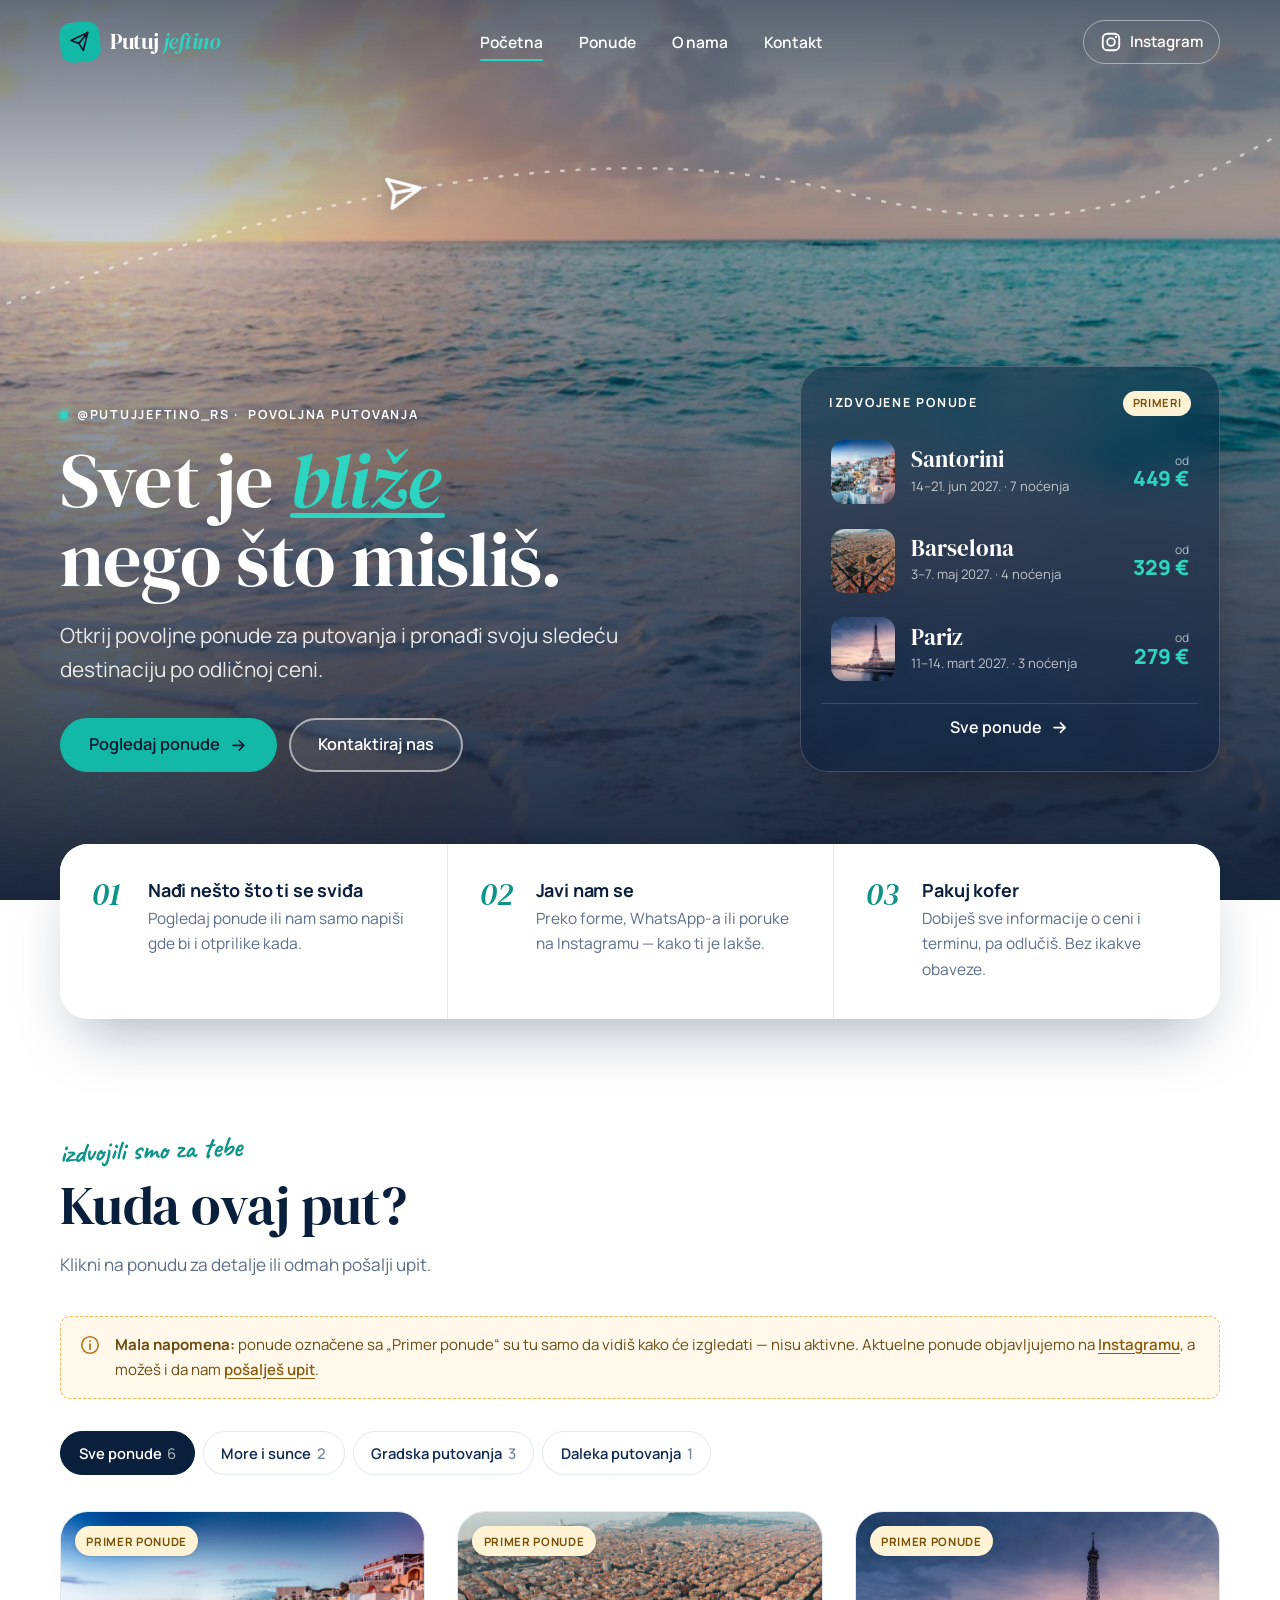
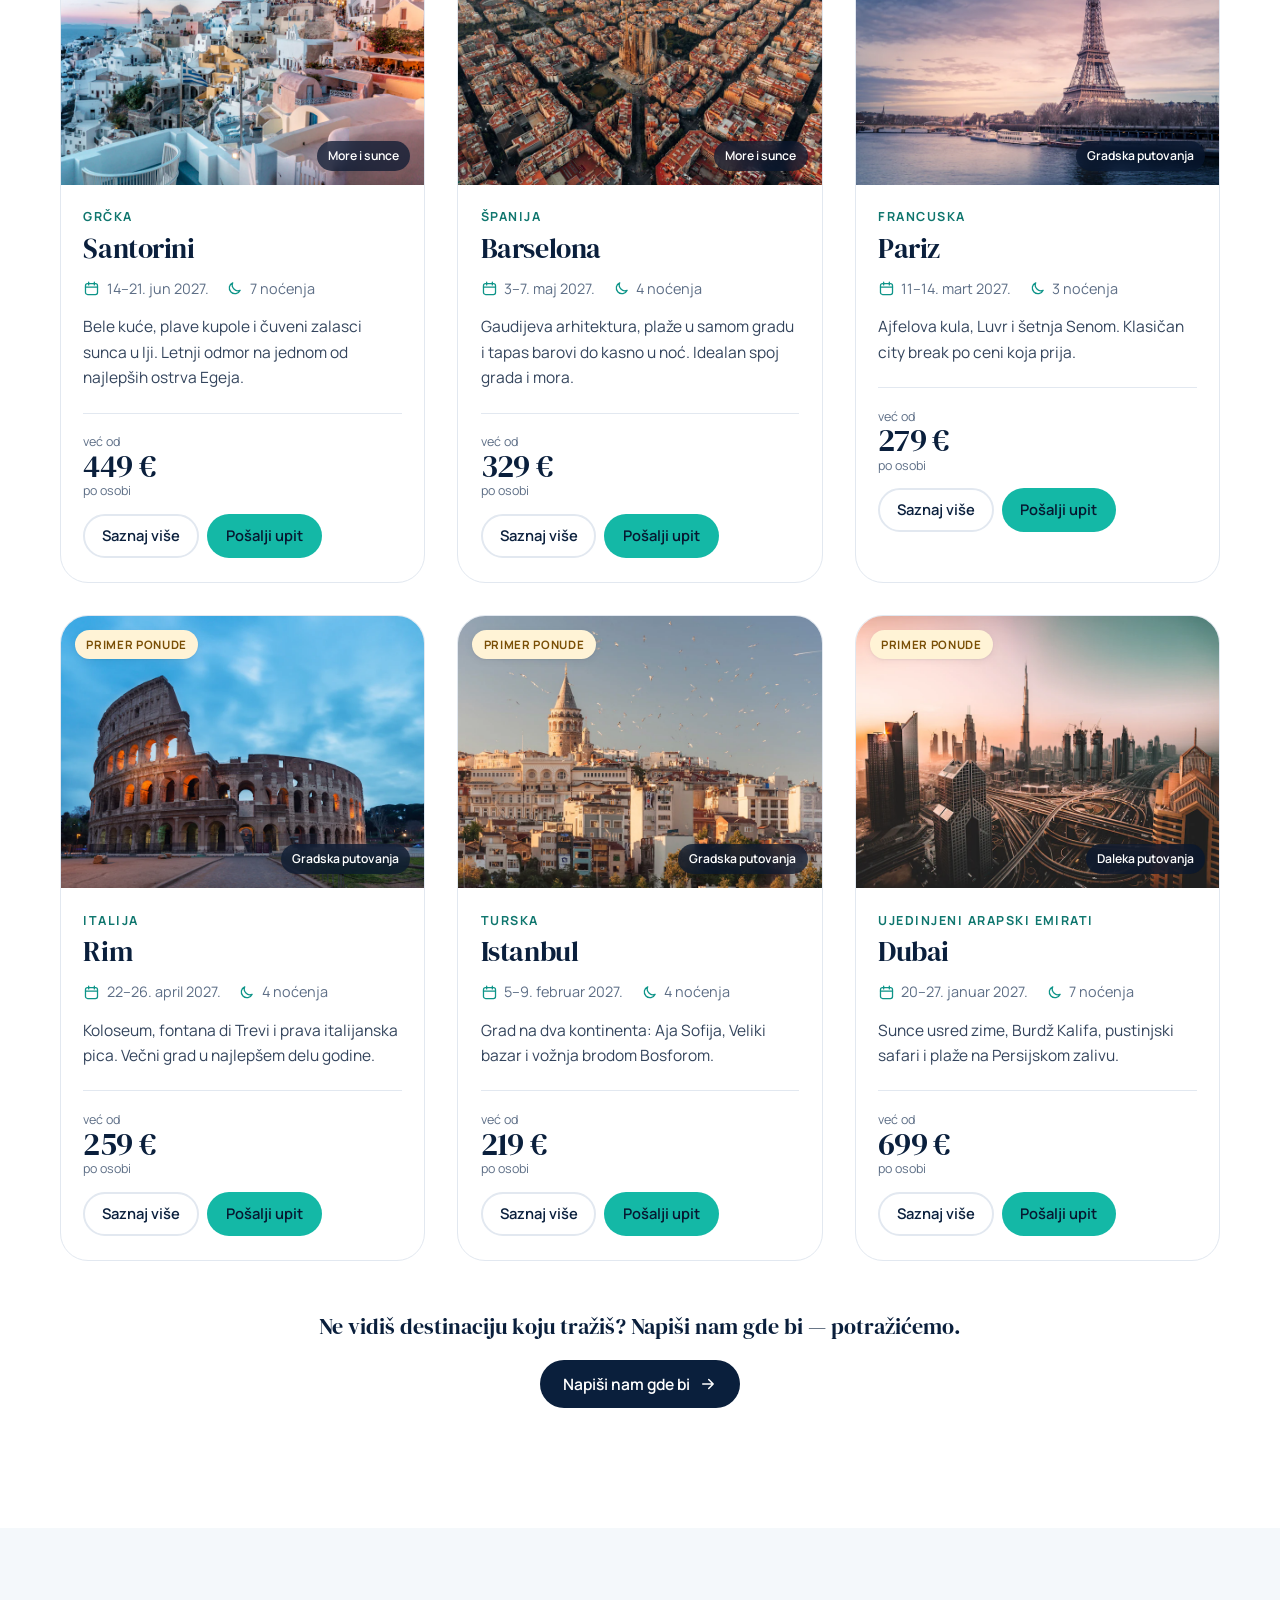
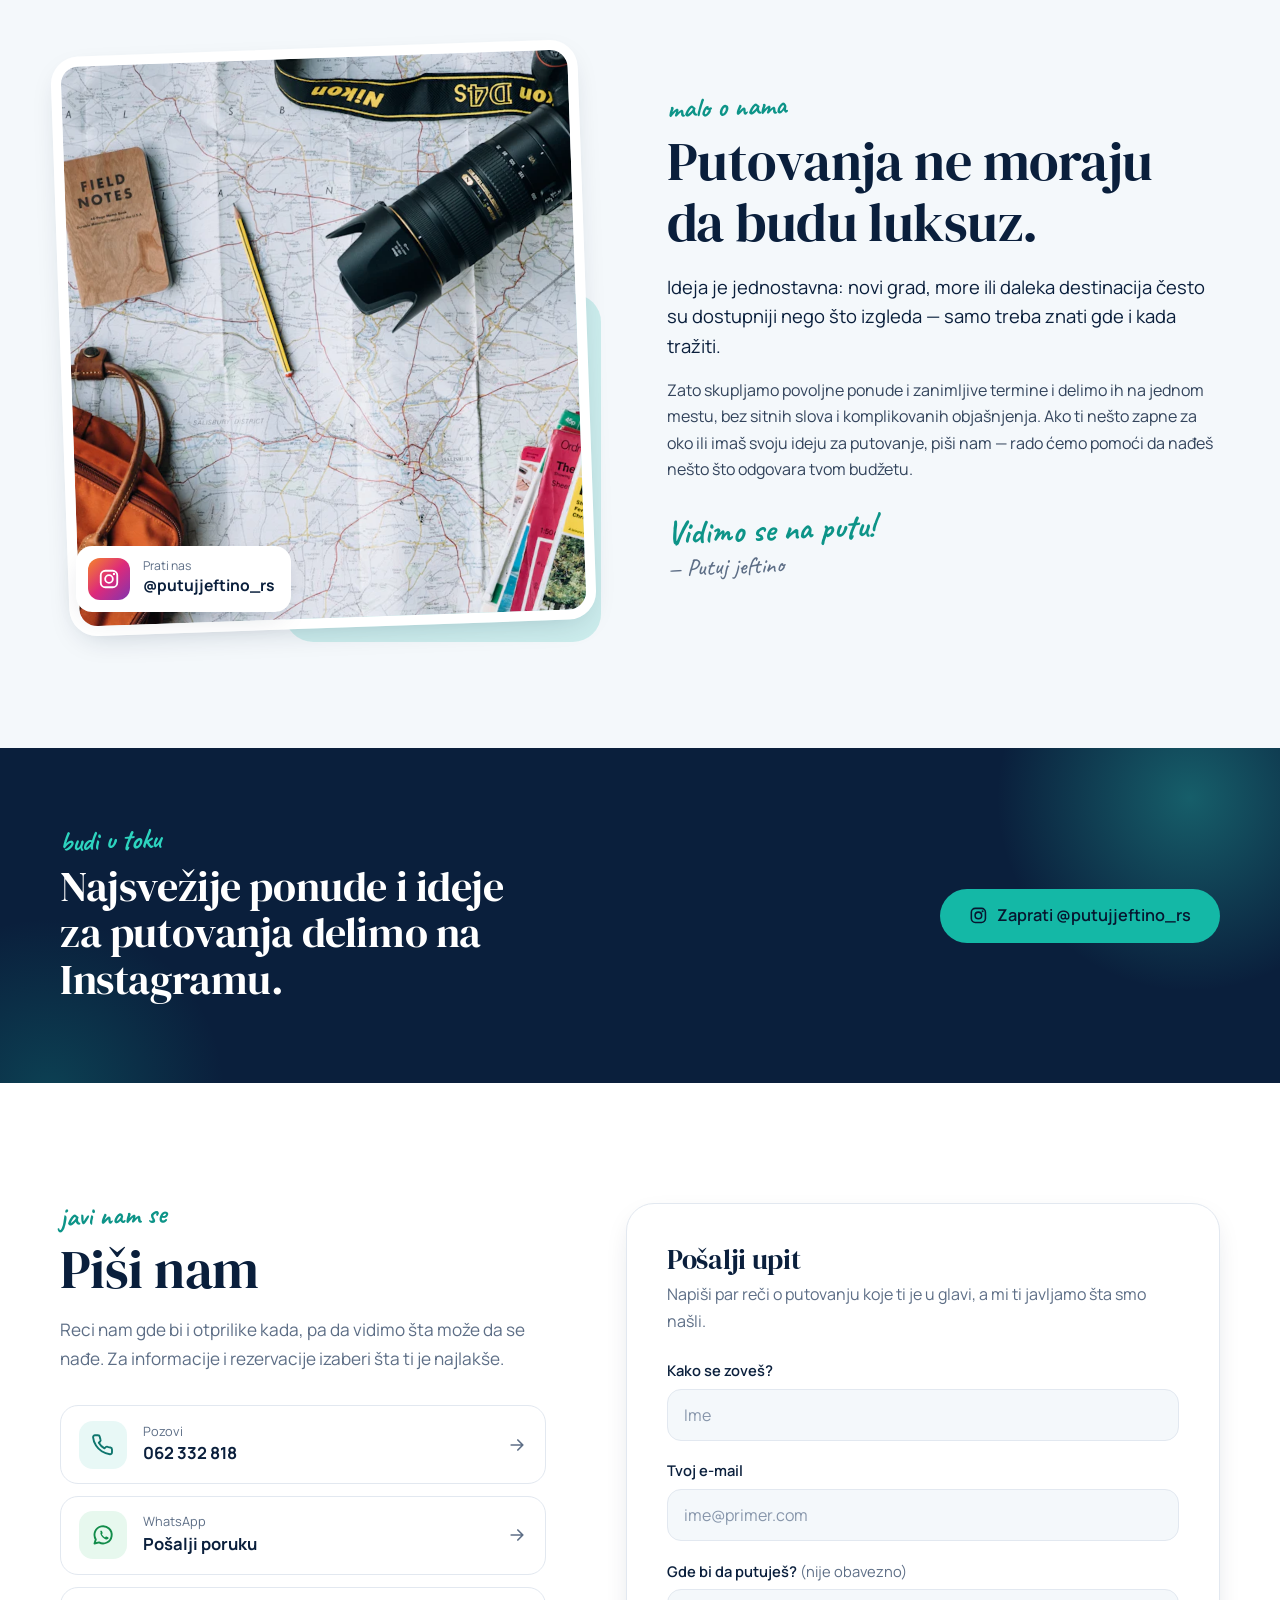
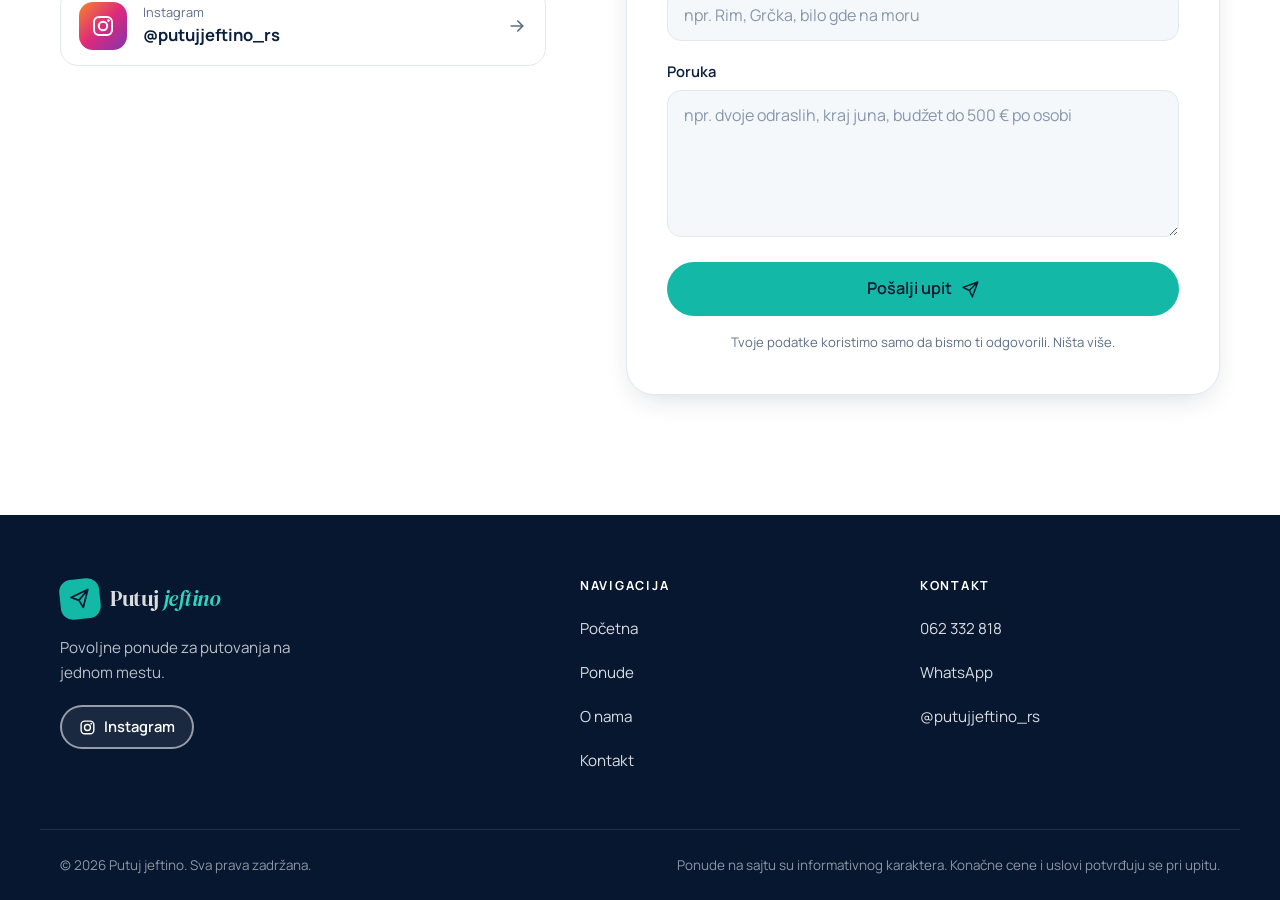
==== commit 034732b1: "Uklonjene strelice i linija pored naslova na desktopu" ====
--- a/index.html
+++ b/index.html
@@ -190,7 +190,7 @@
     <section class="section offers-section" id="ponude" aria-labelledby="ponude-naslov">
       <div class="container">
         <div class="section-head reveal">
-          <p class="hand-note">izdvojili smo za tebe <svg class="hand-arrow" viewBox="0 0 40 30" aria-hidden="true"><path d="M2 6c10-4 24-2 30 10M26 14l6 4 3-7"/></svg></p>
+          <p class="hand-note">izdvojili smo za tebe</p>
           <h2 id="ponude-naslov">Kuda ovaj put?</h2>
           <p class="section-lead">Klikni na ponudu za detalje ili odmah pošalji upit.</p>
         </div>
@@ -228,7 +228,7 @@
 
         <div class="about-text reveal reveal-right">
           <p class="hand-note">malo o nama</p>
-          <h2 id="o-nama-naslov">Putovanja ne moraju da budu <span class="scribble">luksuz<svg viewBox="0 0 200 20" preserveAspectRatio="none" aria-hidden="true"><path d="M4 13c30-7 60-9 96-5s62 6 96-4"/><path d="M14 18c40-5 90-6 170-6"/></svg></span>.</h2>
+          <h2 id="o-nama-naslov">Putovanja ne moraju da budu luksuz.</h2>
           <p class="lead">Ideja je jednostavna: novi grad, more ili daleka destinacija često su dostupniji nego što izgleda — samo treba znati gde i kada tražiti.</p>
           <p>Zato skupljamo povoljne ponude i zanimljive termine i delimo ih na jednom mestu, bez sitnih slova i komplikovanih objašnjenja. Ako ti nešto zapne za oko ili imaš svoju ideju za putovanje, piši nam — rado ćemo pomoći da nađeš nešto što odgovara tvom budžetu.</p>
 
@@ -254,7 +254,7 @@
     <section class="section contact-section" id="kontakt" aria-labelledby="kontakt-naslov">
       <div class="container contact-grid">
         <div class="contact-info reveal reveal-left">
-          <p class="hand-note">javi nam se <svg class="hand-arrow" viewBox="0 0 40 30" aria-hidden="true"><path d="M2 6c10-4 24-2 30 10M26 14l6 4 3-7"/></svg></p>
+          <p class="hand-note">javi nam se</p>
           <h2 id="kontakt-naslov">Piši nam</h2>
           <p class="section-lead">Reci nam gde bi i otprilike kada, pa da vidimo šta može da se nađe. Za informacije i rezervacije izaberi šta ti je najlakše.</p>
 
--- a/styles.css
+++ b/styles.css
@@ -1195,34 +1195,6 @@
   transform-origin: left bottom;
 }
 .hand-note-light { color: var(--teal-400); }
-.hand-arrow {
-  width: 38px; height: 28px;
-  margin-bottom: -.55rem;
-  fill: none;
-  stroke: currentColor;
-  stroke-width: 2.2;
-  stroke-linecap: round;
-  stroke-linejoin: round;
-}
-
-.scribble { position: relative; display: inline-block; white-space: nowrap; }
-.scribble svg {
-  position: absolute;
-  left: -3%;
-  bottom: -.2em;
-  width: 106%;
-  height: .38em;
-  overflow: visible;
-  fill: none;
-  stroke: var(--teal-500);
-  stroke-width: 4;
-  stroke-linecap: round;
-}
-.scribble path { stroke-dasharray: 320; stroke-dashoffset: 320; }
-.is-visible .scribble path { animation: scribble .8s .35s var(--ease) forwards; }
-.is-visible .scribble path + path { animation-delay: .7s; }
-html:not(.js) .scribble path { stroke-dashoffset: 0; }
-@keyframes scribble { to { stroke-dashoffset: 0; } }
 
 .signature {
   margin-top: 2rem;
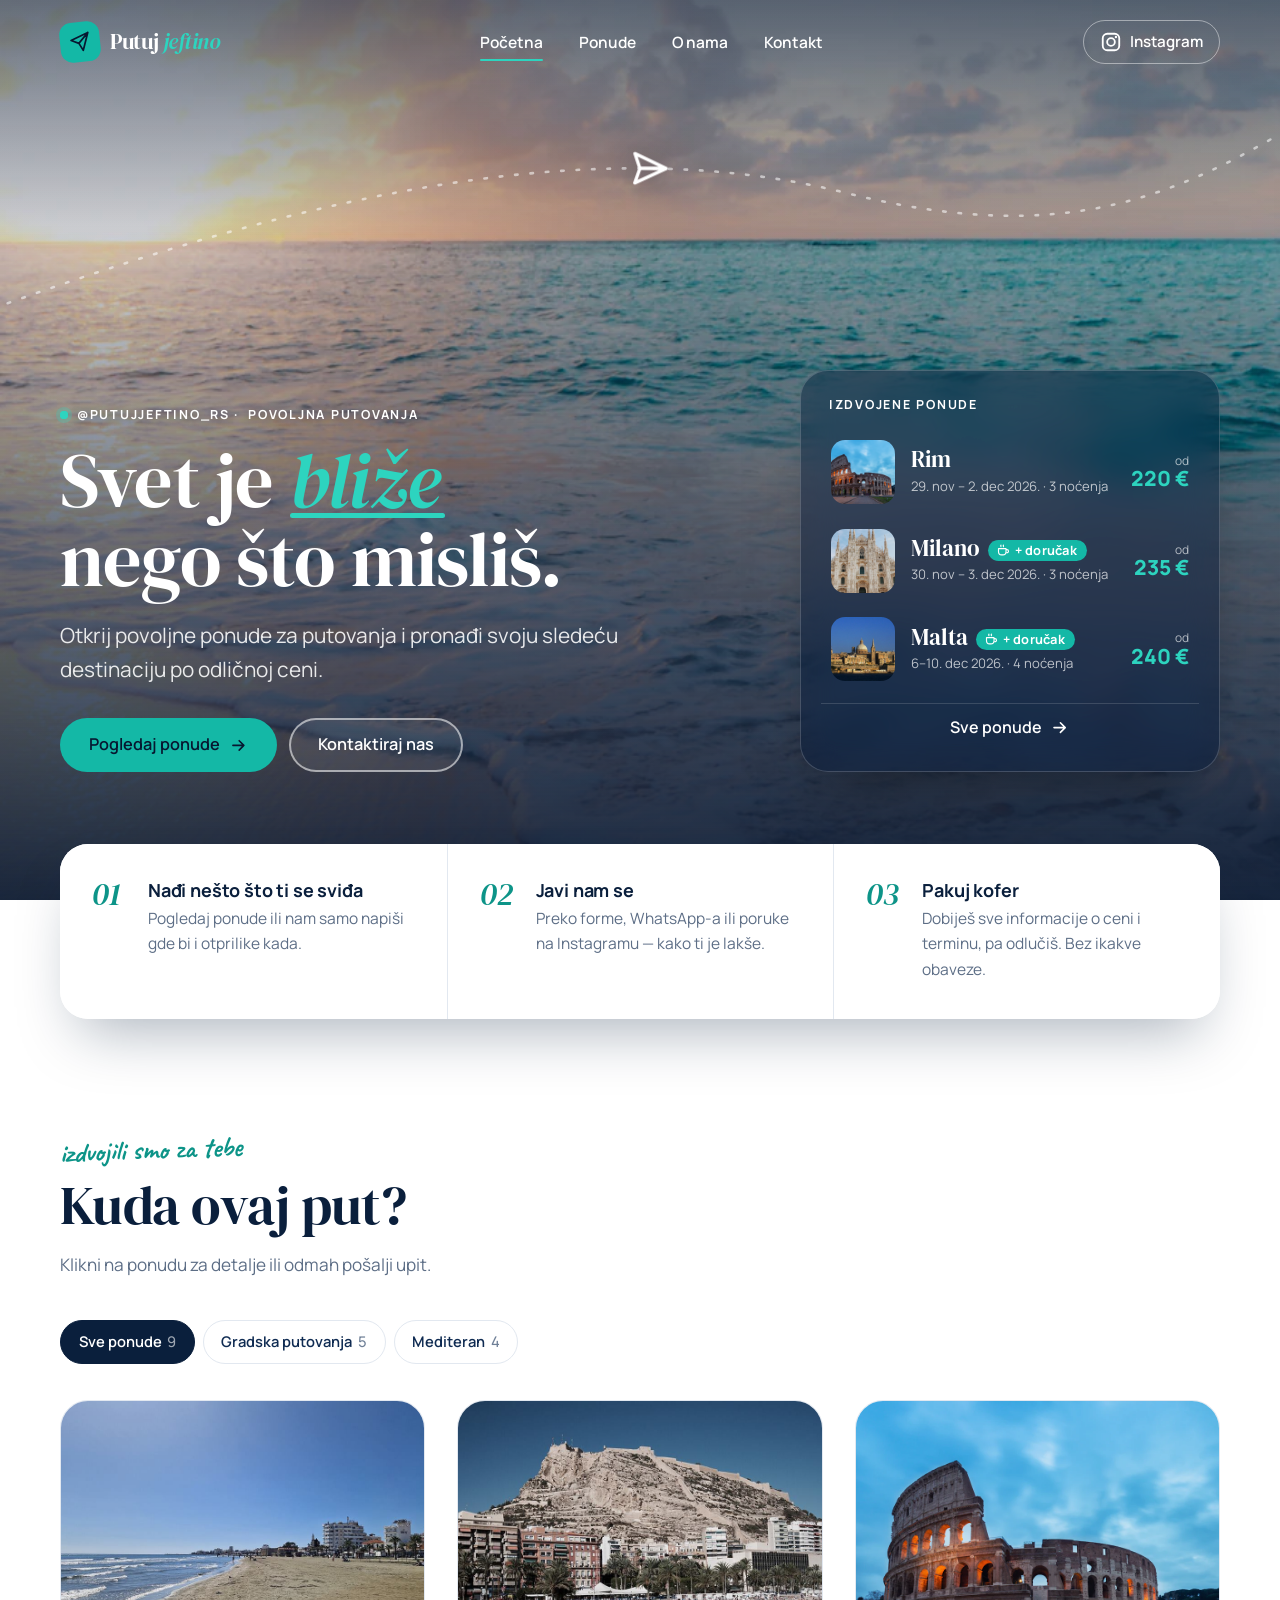
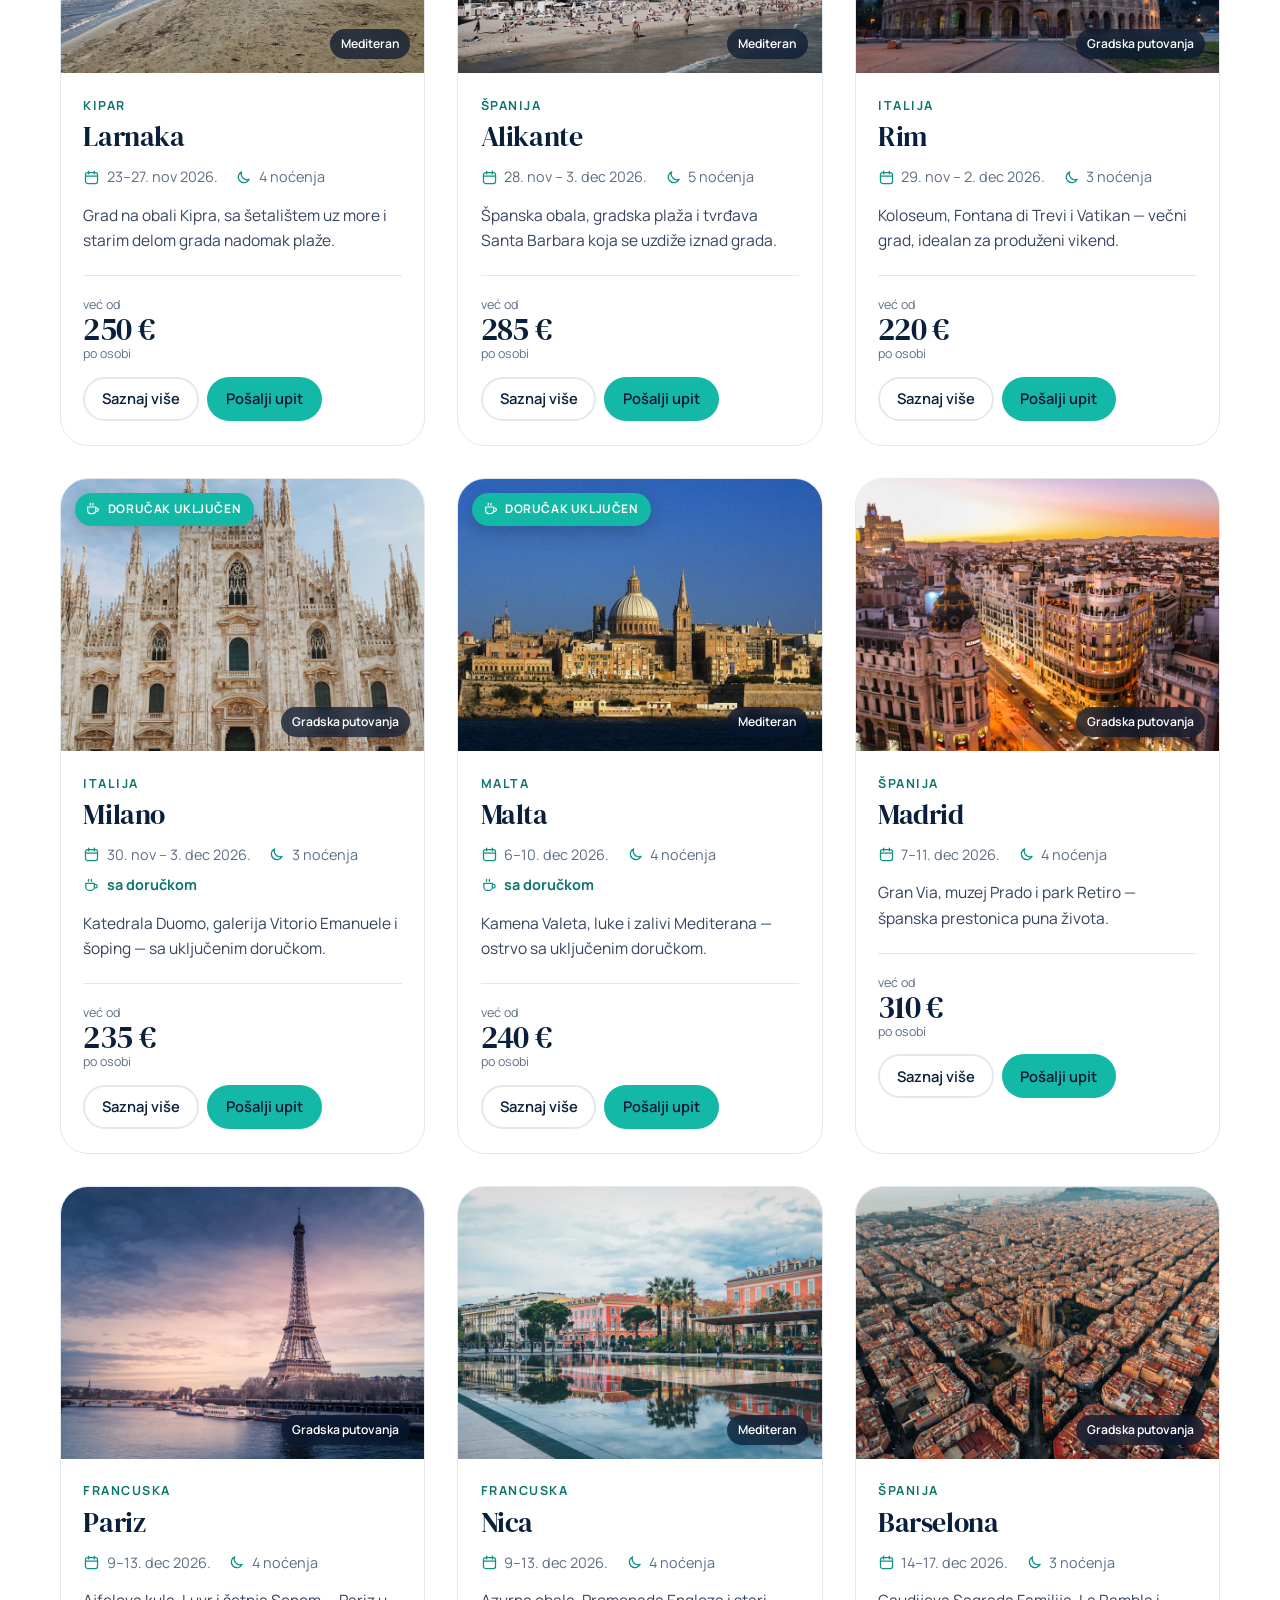
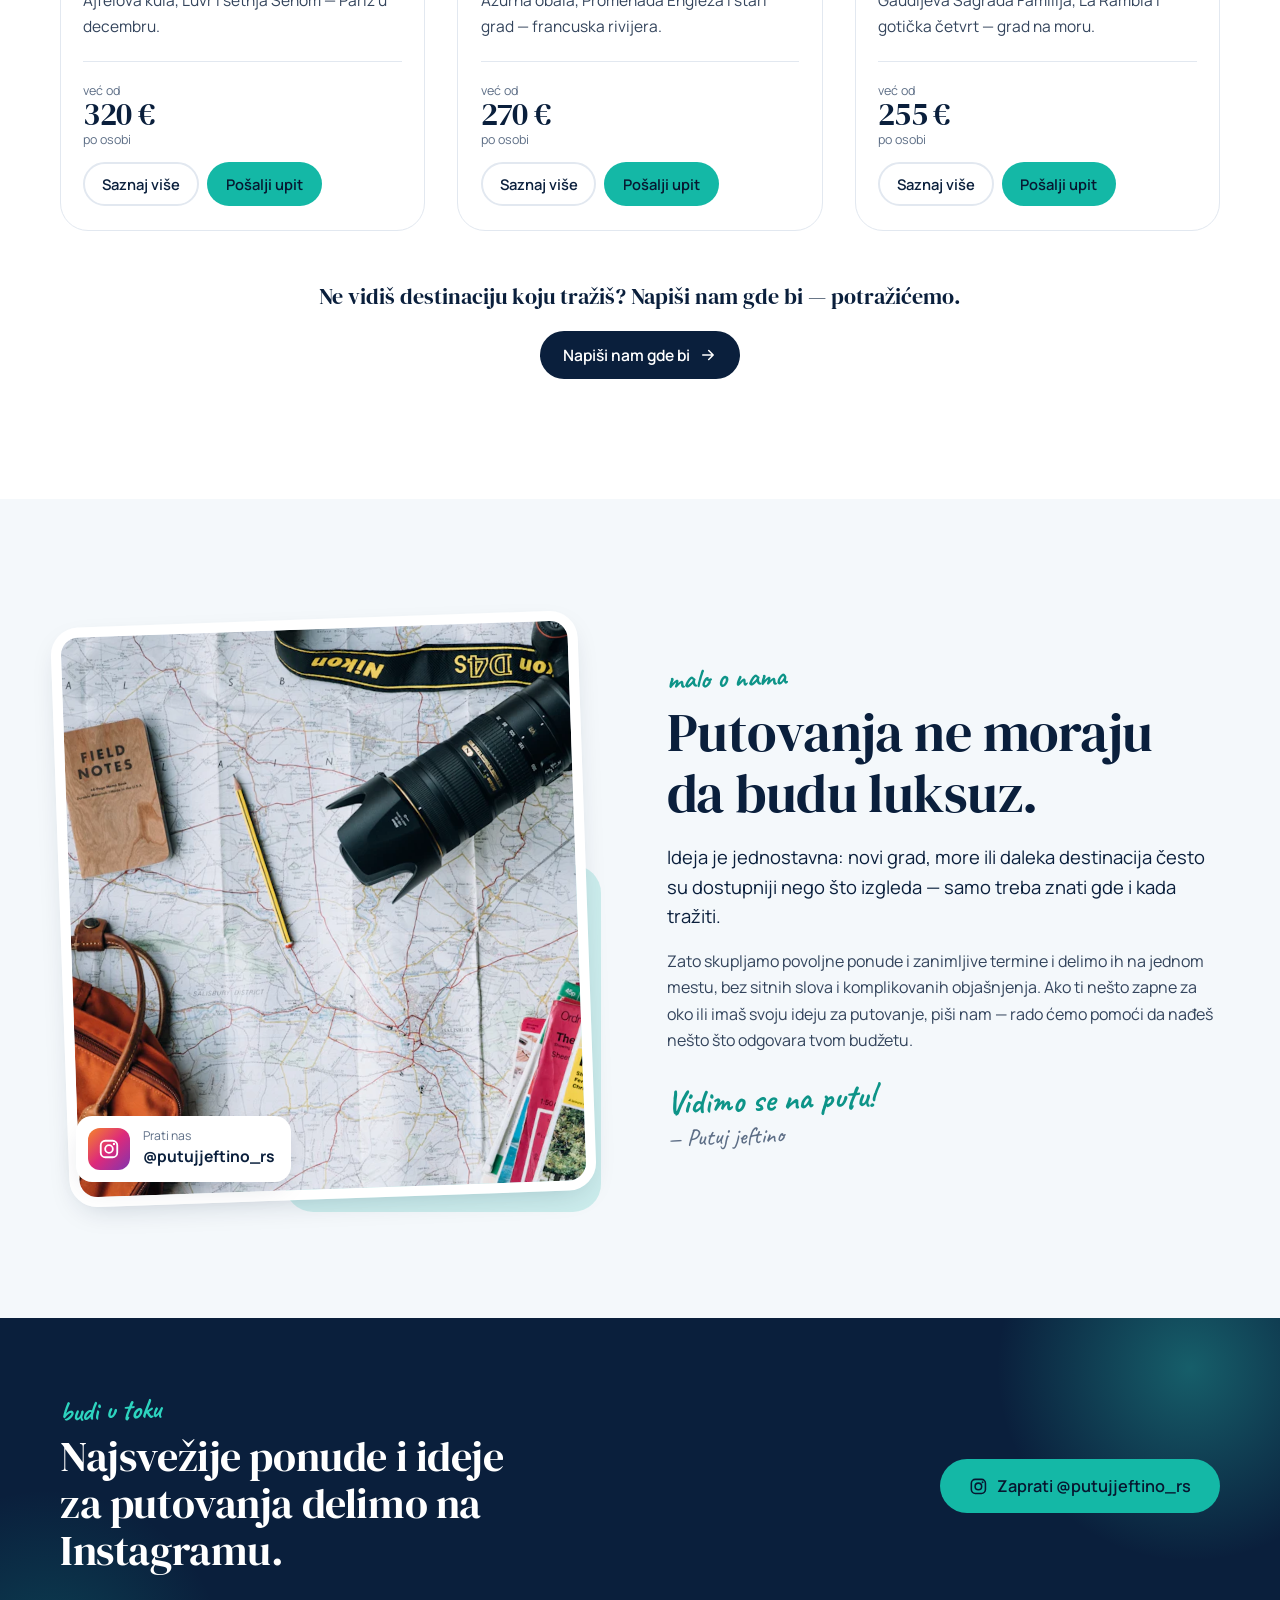
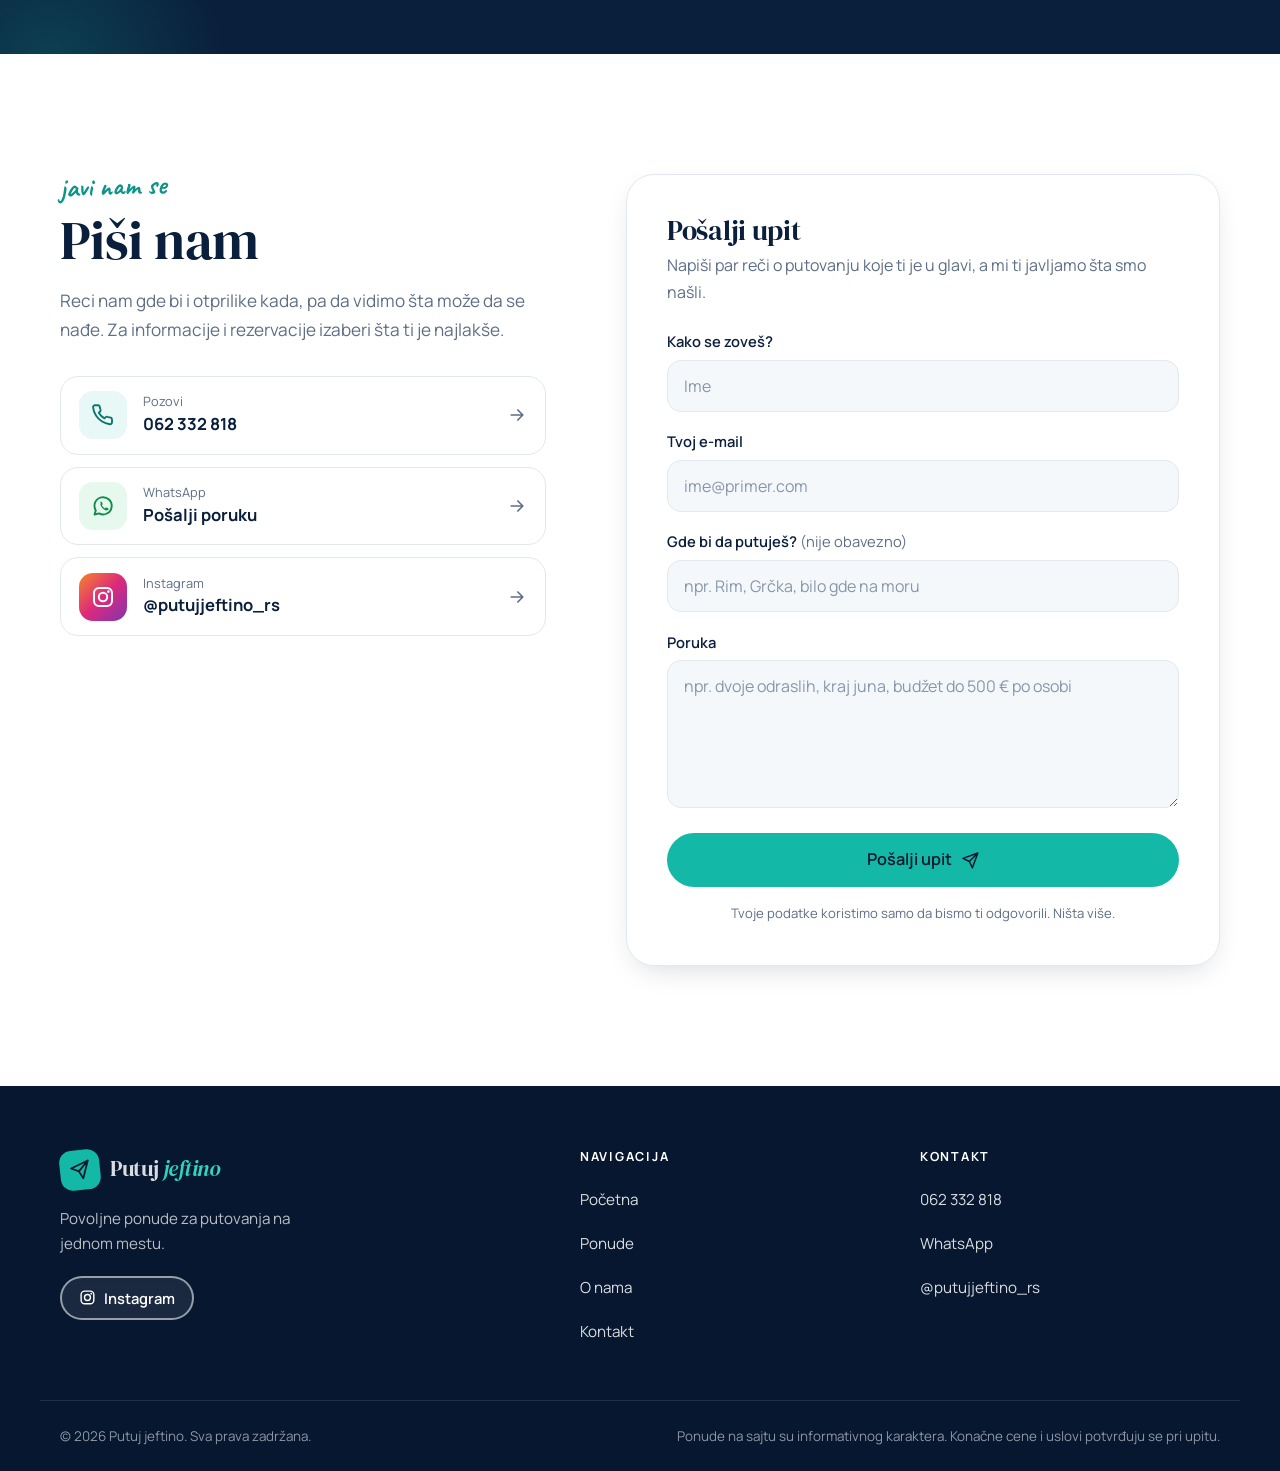
==== commit c1e2fa79: "Izdvojene ponude: Rim, Milano, Malta; istaknut doručak Nova polja u ponude.js: izdvojeno (bira ponud" ====
--- a/index.html
+++ b/index.html
@@ -58,6 +58,7 @@
     <symbol id="i-moon" viewBox="0 0 24 24"><path d="M20 14.5A8 8 0 0 1 9.5 4a8 8 0 1 0 10.5 10.5z" fill="none" stroke="currentColor" stroke-width="1.8" stroke-linejoin="round"/></symbol>
     <symbol id="i-arrow" viewBox="0 0 24 24"><path d="M5 12h14M13 6l6 6-6 6" fill="none" stroke="currentColor" stroke-width="2" stroke-linecap="round" stroke-linejoin="round"/></symbol>
     <symbol id="i-check" viewBox="0 0 24 24"><path d="M5 12.5l4.5 4.5L19 7.5" fill="none" stroke="currentColor" stroke-width="2.2" stroke-linecap="round" stroke-linejoin="round"/></symbol>
+    <symbol id="i-cup" viewBox="0 0 24 24"><path d="M4 9h12v5a5 5 0 0 1-5 5H9a5 5 0 0 1-5-5zM16 10.5h1.5a2.5 2.5 0 0 1 0 5H16M8 3.5c-.6.8-.6 1.7 0 2.5M12 3.5c-.6.8-.6 1.7 0 2.5" fill="none" stroke="currentColor" stroke-width="1.8" stroke-linecap="round" stroke-linejoin="round"/></symbol>
     <symbol id="i-close" viewBox="0 0 24 24"><path d="M6 6l12 12M18 6L6 18" stroke="currentColor" stroke-width="2" stroke-linecap="round"/></symbol>
     <symbol id="i-plane" viewBox="0 0 24 24"><path d="M21.5 2.5L10.6 13.4M21.5 2.5l-6.9 19-3.9-8.1-8.2-4z" fill="none" stroke="currentColor" stroke-width="1.9" stroke-linecap="round" stroke-linejoin="round"/></symbol>
     <symbol id="i-info" viewBox="0 0 24 24"><circle cx="12" cy="12" r="9" fill="none" stroke="currentColor" stroke-width="1.8"/><path d="M12 11v5.5M12 7.6v.1" stroke="currentColor" stroke-width="2" stroke-linecap="round"/></symbol>
--- a/styles.css
+++ b/styles.css
@@ -753,6 +753,37 @@
   text-transform: uppercase;
   box-shadow: var(--shadow-sm);
 }
+.offer-badge--dorucak {
+  display: inline-flex;
+  align-items: center;
+  gap: .4rem;
+  padding: .42rem .8rem .42rem .65rem;
+  background: var(--teal-500, #14B8A6);
+  color: #fff;
+  font-size: .74rem;
+  letter-spacing: .05em;
+  box-shadow: 0 6px 18px rgba(7, 23, 48, .25);
+}
+.offer-badge--dorucak svg { width: 16px; height: 16px; flex: none; }
+.offer-meta .meta-dorucak { color: var(--teal-700, #0F766E); font-weight: 700; }
+.hero-deal-dorucak {
+  display: inline-flex;
+  align-items: center;
+  gap: .25rem;
+  margin-left: .5rem;
+  padding: .2rem .6rem .2rem .5rem;
+  border-radius: 999px;
+  background: var(--teal-500, #14B8A6);
+  color: #fff;
+  font-family: var(--font-body);
+  font-size: .8rem;
+  font-style: normal;
+  font-weight: 700;
+  letter-spacing: .02em;
+  vertical-align: middle;
+  white-space: nowrap;
+}
+.hero-deal-dorucak svg { width: 15px; height: 15px; }
 .offer-cat {
   position: absolute;
   right: 14px; bottom: 14px;
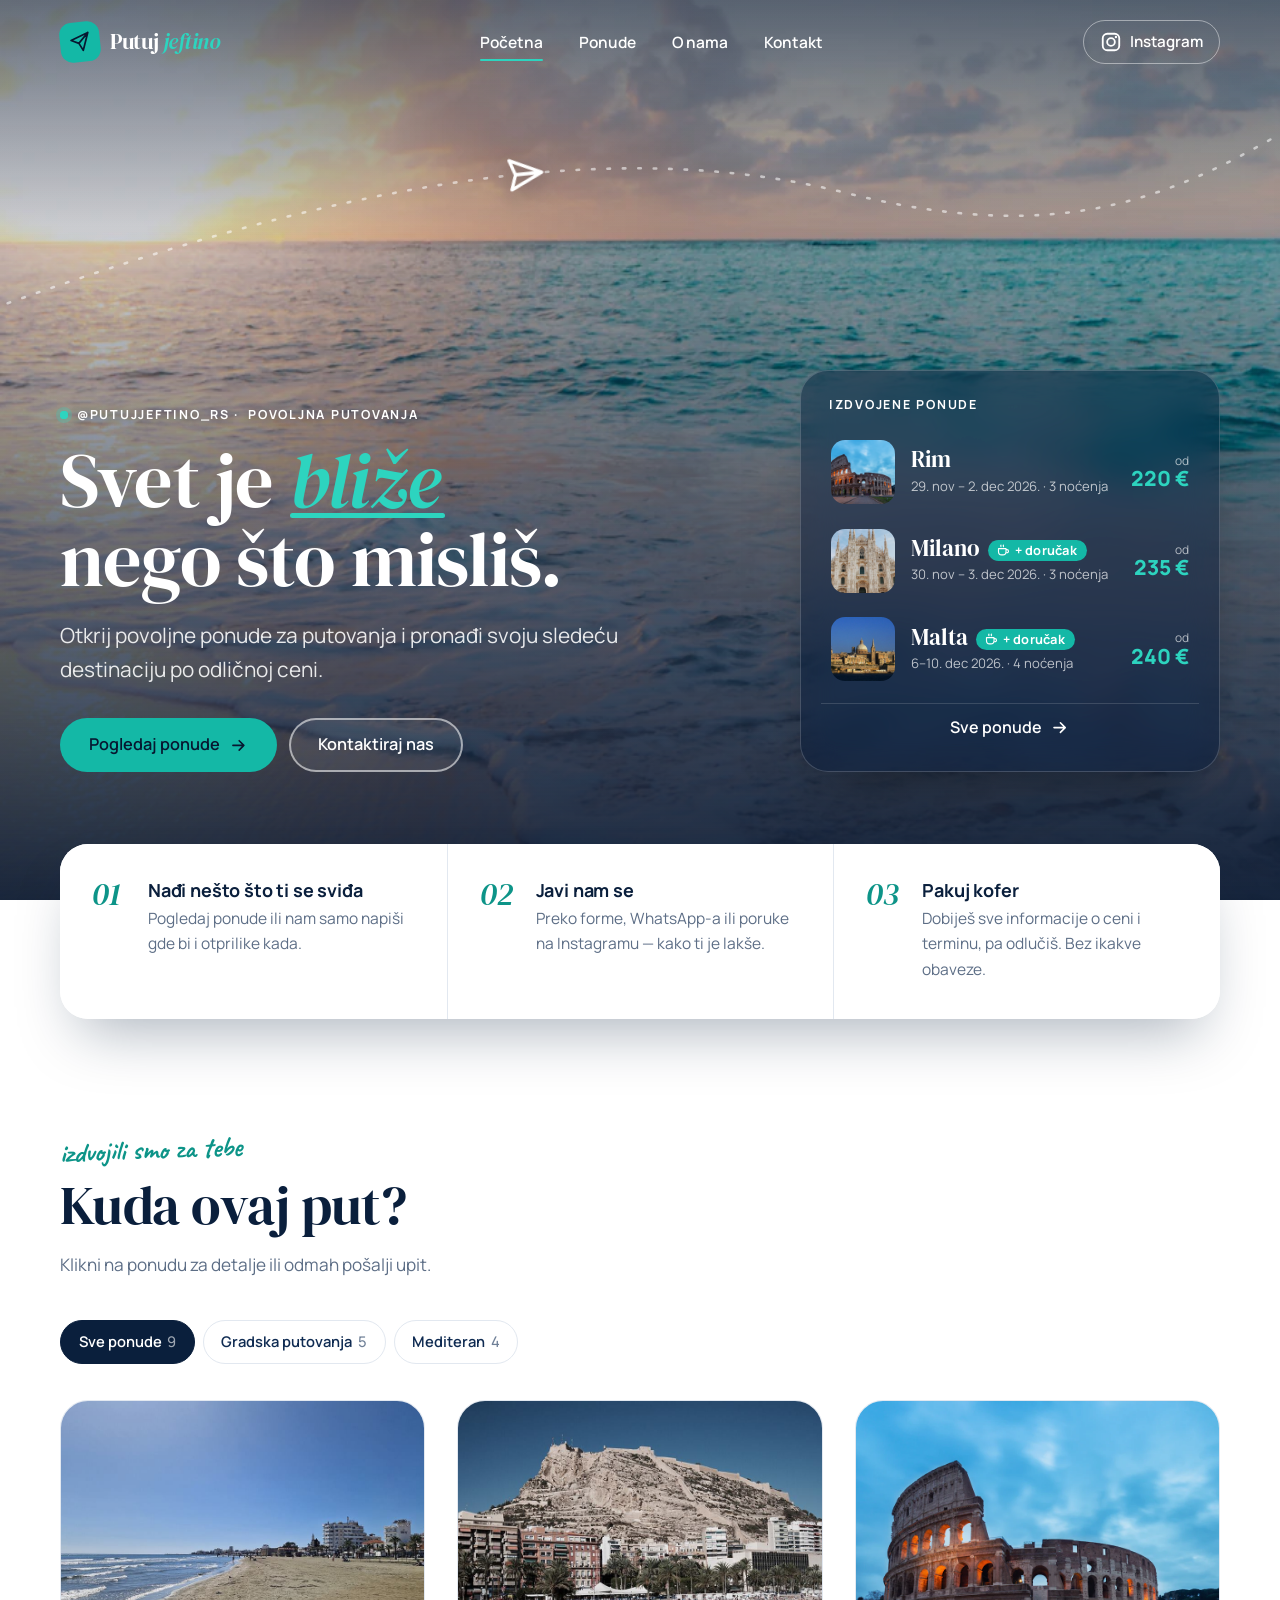
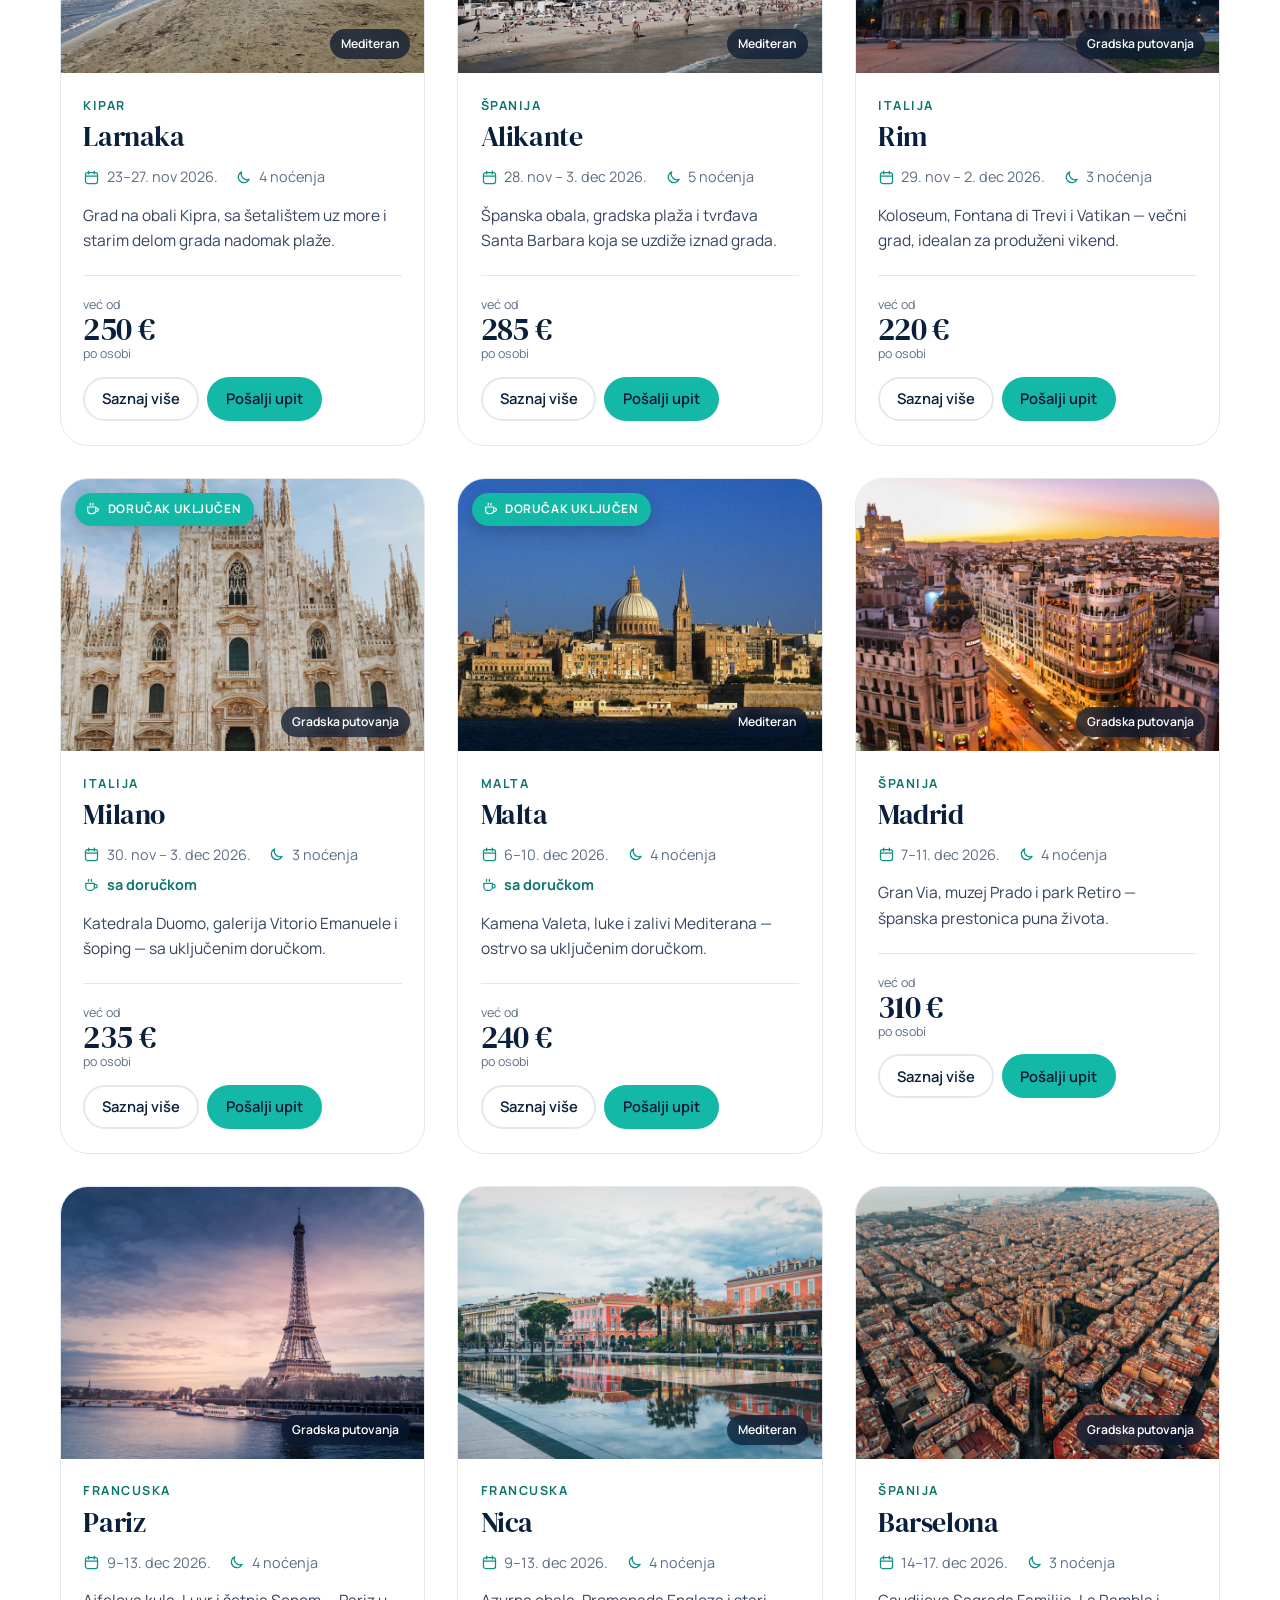
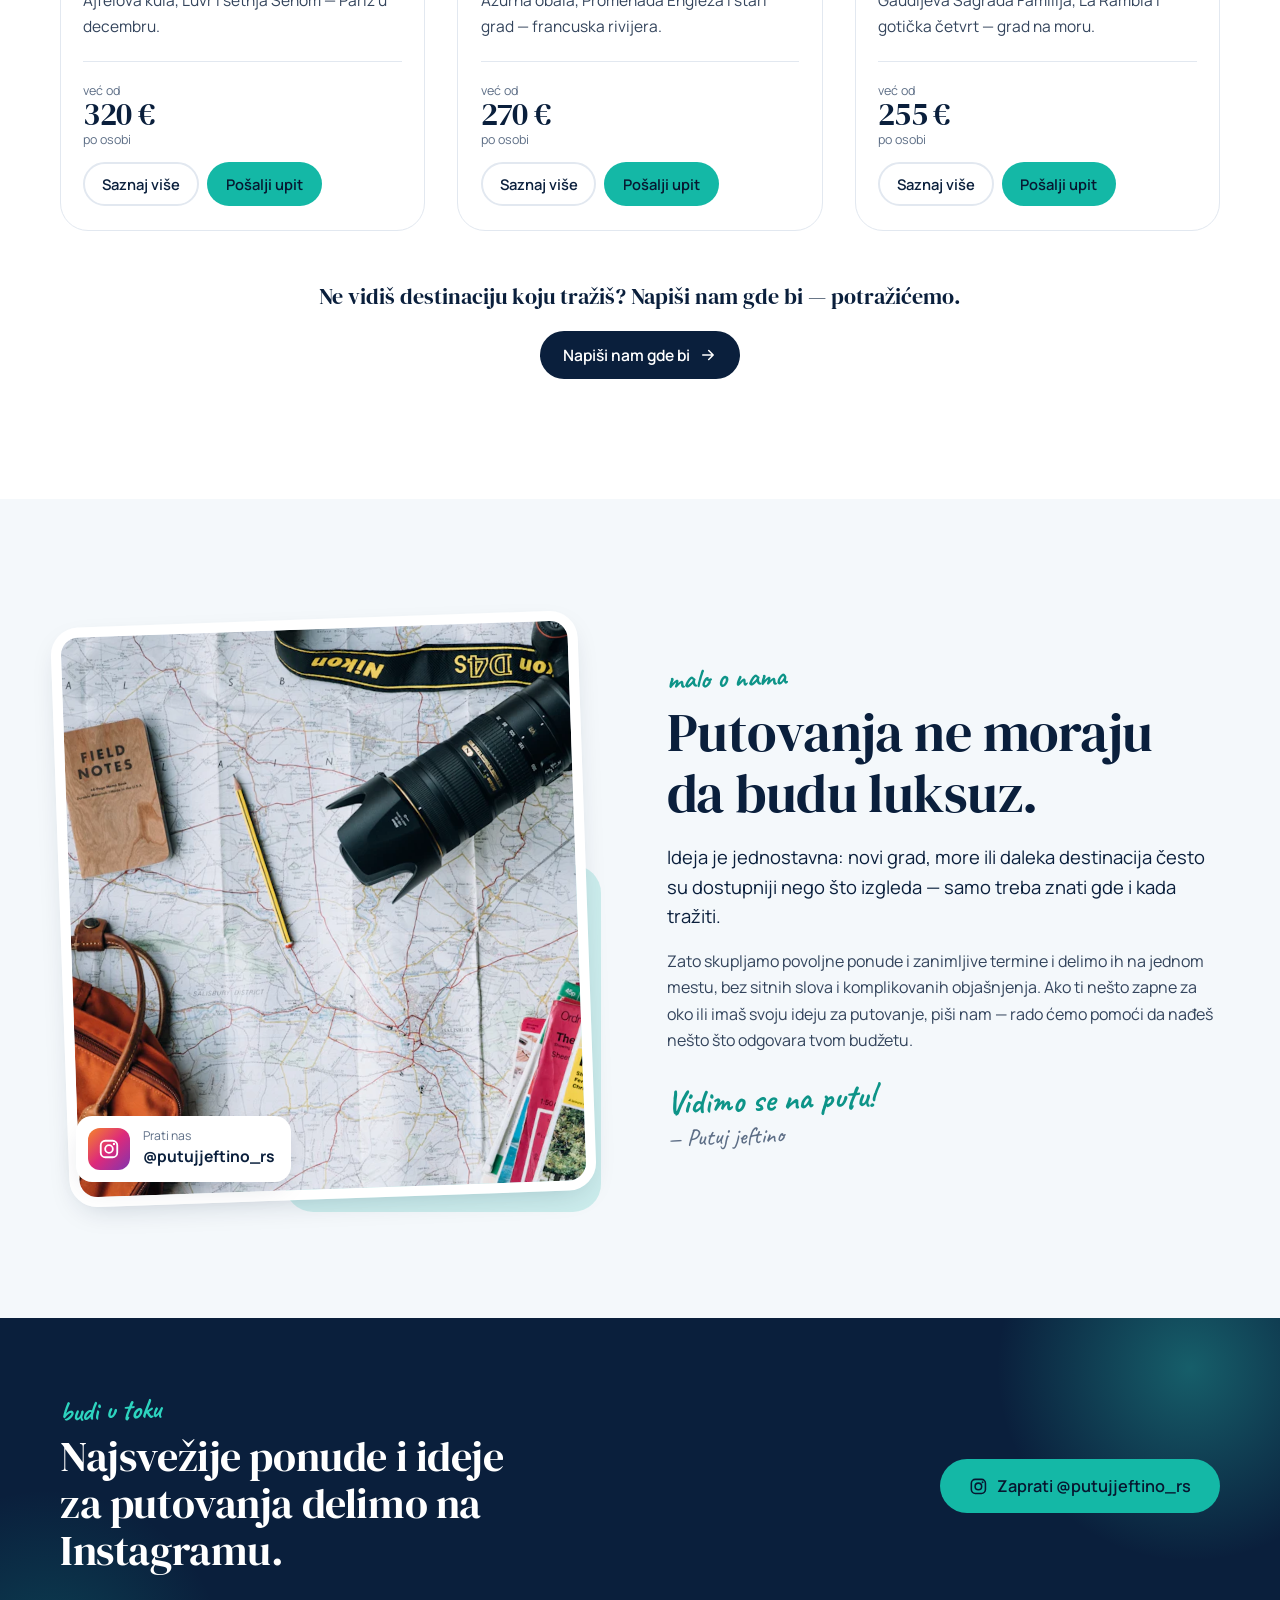
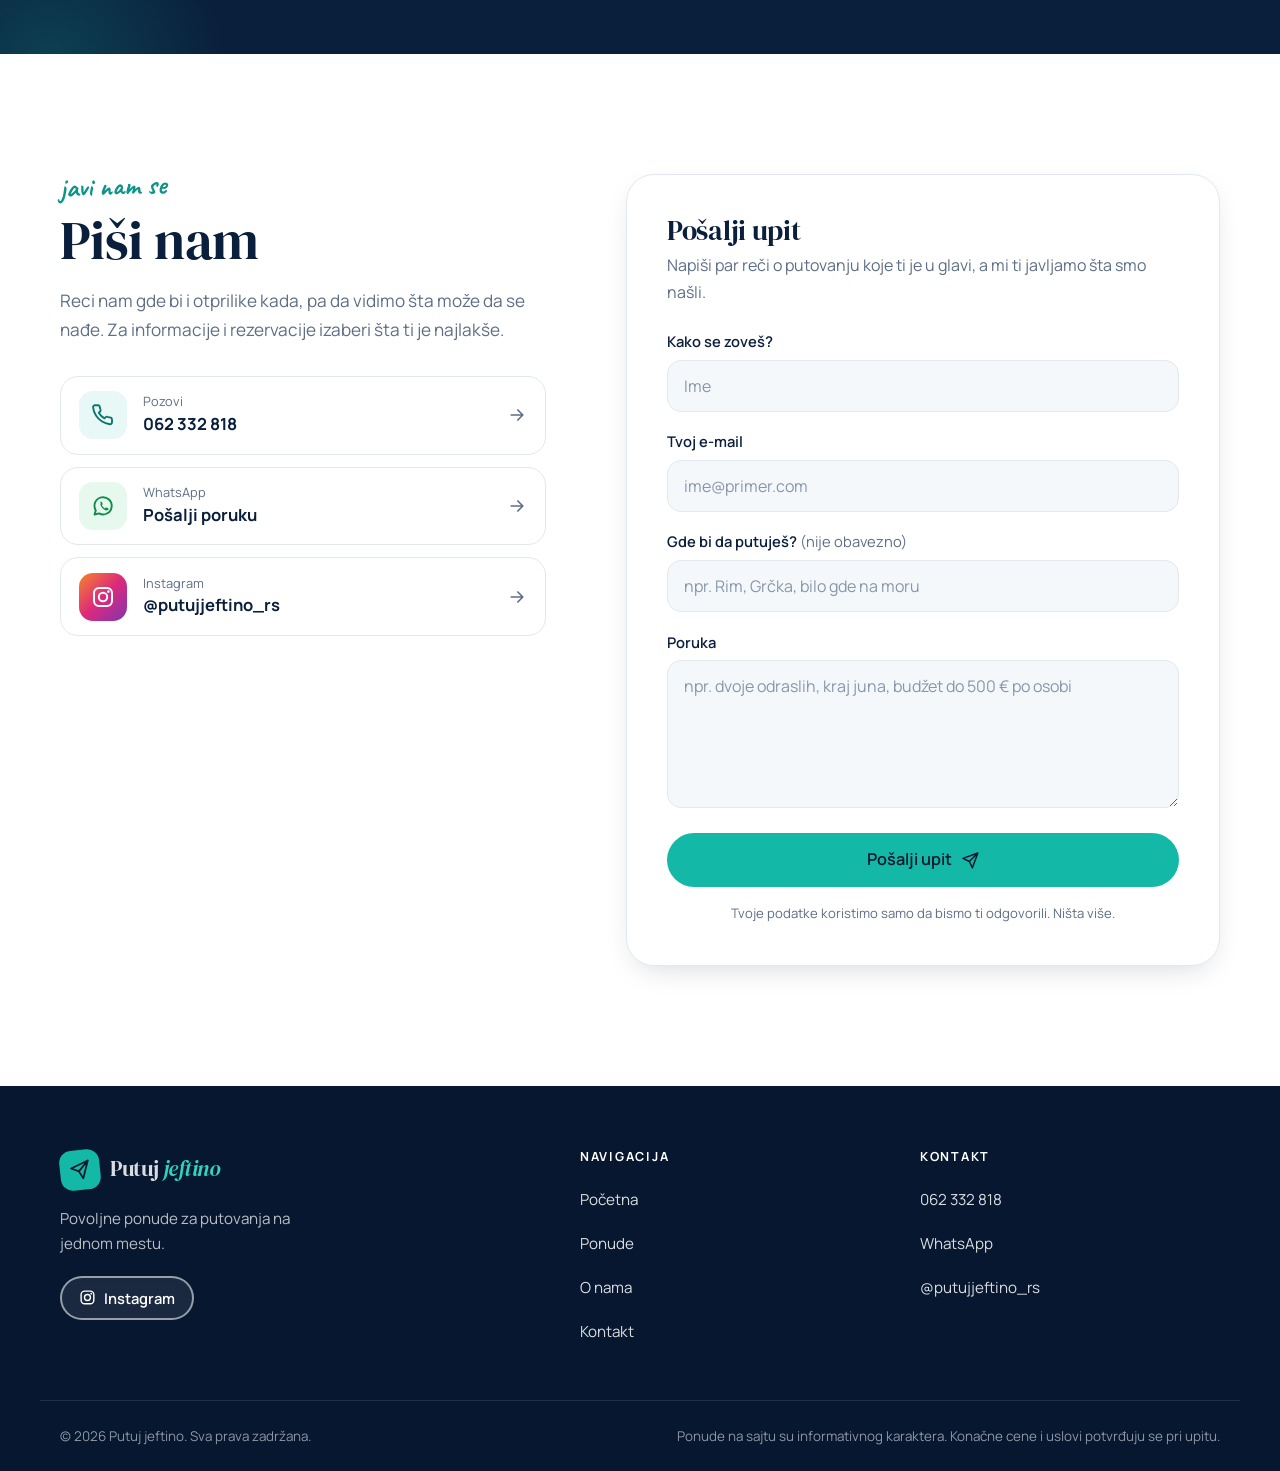
==== commit 8290a0a7: "SEO: title, meta opis, Open Graph, alt tekstovi, noindex za pages.dev" ====
--- a/index.html
+++ b/index.html
@@ -3,9 +3,10 @@
 <head>
   <meta charset="utf-8">
   <meta name="viewport" content="width=device-width, initial-scale=1, viewport-fit=cover">
-  <title>Putuj jeftino | Povoljna putovanja i ponude za odmor</title>
-  <meta name="description" content="Putuj jeftino (@putujjeftino_rs) — povoljne ponude za putovanja, city break i letovanja. Pronađi svoju sledeću destinaciju po odličnoj ceni i pošalji upit putem WhatsApp-a, Instagrama ili kontakt forme.">
+  <title>Putuj jeftino | Povoljna putovanja iz Srbije i city break ponude</title>
+  <meta name="description" content="Povoljna putovanja za putnike iz Srbije: city break i odmor na moru sa uključenom avio kartom i smeštajem. Pogledaj ponude i pošalji upit preko WhatsApp-a.">
   <meta name="keywords" content="povoljna putovanja, jeftina putovanja, ponude za putovanja, city break, letovanje, putovanja iz Srbije, Putuj jeftino">
+  <meta name="robots" content="index, follow, max-image-preview:large">
   <meta name="theme-color" content="#0A1F3C">
   <meta name="format-detection" content="telephone=no">
   <link rel="canonical" href="https://putujjeftino.rs/">
@@ -20,7 +21,12 @@
   <meta property="og:image" content="https://putujjeftino.rs/images/og-slika.jpg">
   <meta property="og:image:width" content="1200">
   <meta property="og:image:height" content="630">
+  <meta property="og:image:type" content="image/jpeg">
+  <meta property="og:image:alt" content="Peščana plaža i tirkizno more u zalasku sunca">
   <meta name="twitter:card" content="summary_large_image">
+  <meta name="twitter:title" content="Putuj jeftino | Svet je bliže nego što misliš">
+  <meta name="twitter:description" content="Otkrij povoljne ponude za putovanja i pronađi svoju sledeću destinaciju po odličnoj ceni.">
+  <meta name="twitter:image" content="https://putujjeftino.rs/images/og-slika.jpg">
 
   <link rel="icon" href="favicon.svg" type="image/svg+xml">
   <link rel="apple-touch-icon" href="apple-touch-icon.png">
@@ -41,6 +47,8 @@
     "@context": "https://schema.org",
     "@type": "Organization",
     "name": "Putuj jeftino",
+    "url": "https://putujjeftino.rs/",
+    "logo": "https://putujjeftino.rs/apple-touch-icon.png",
     "description": "Povoljne ponude za putovanja na jednom mestu.",
     "telephone": "+38162332818",
     "sameAs": ["https://www.instagram.com/putujjeftino_rs/"]
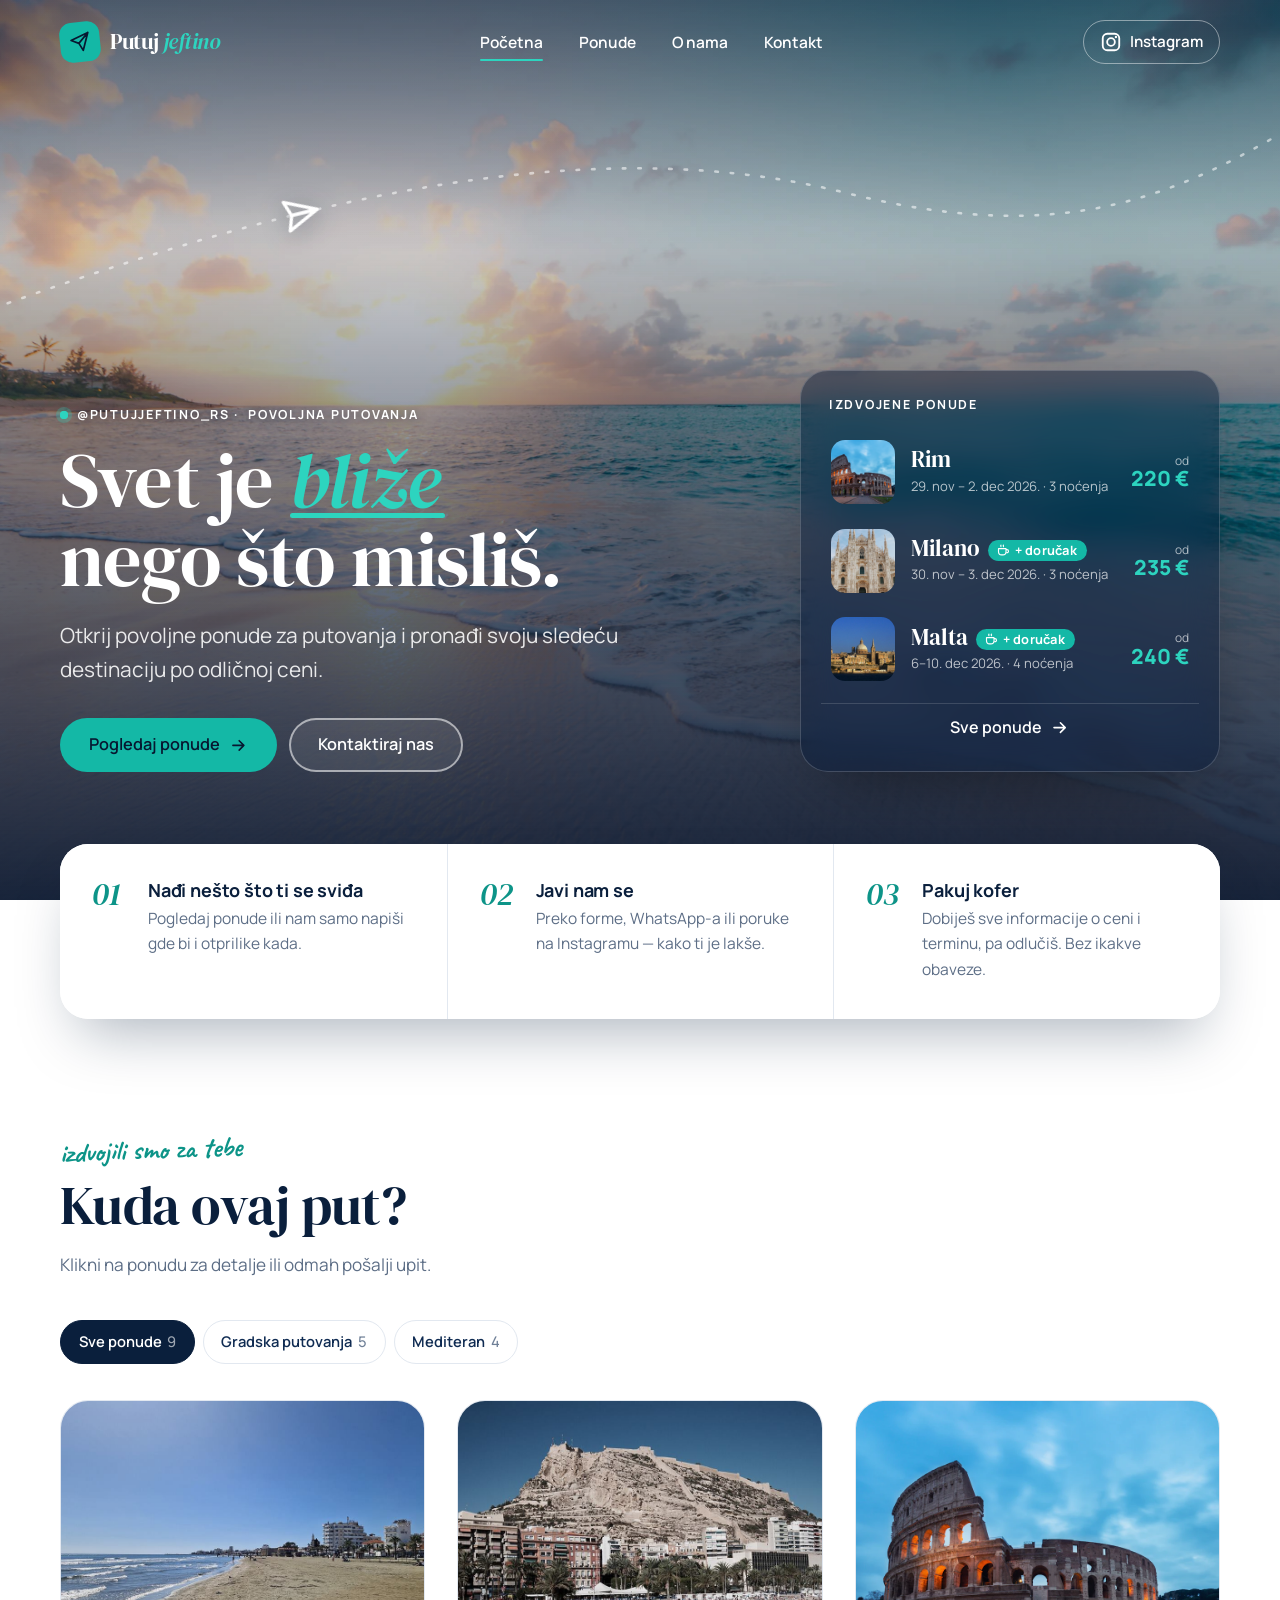
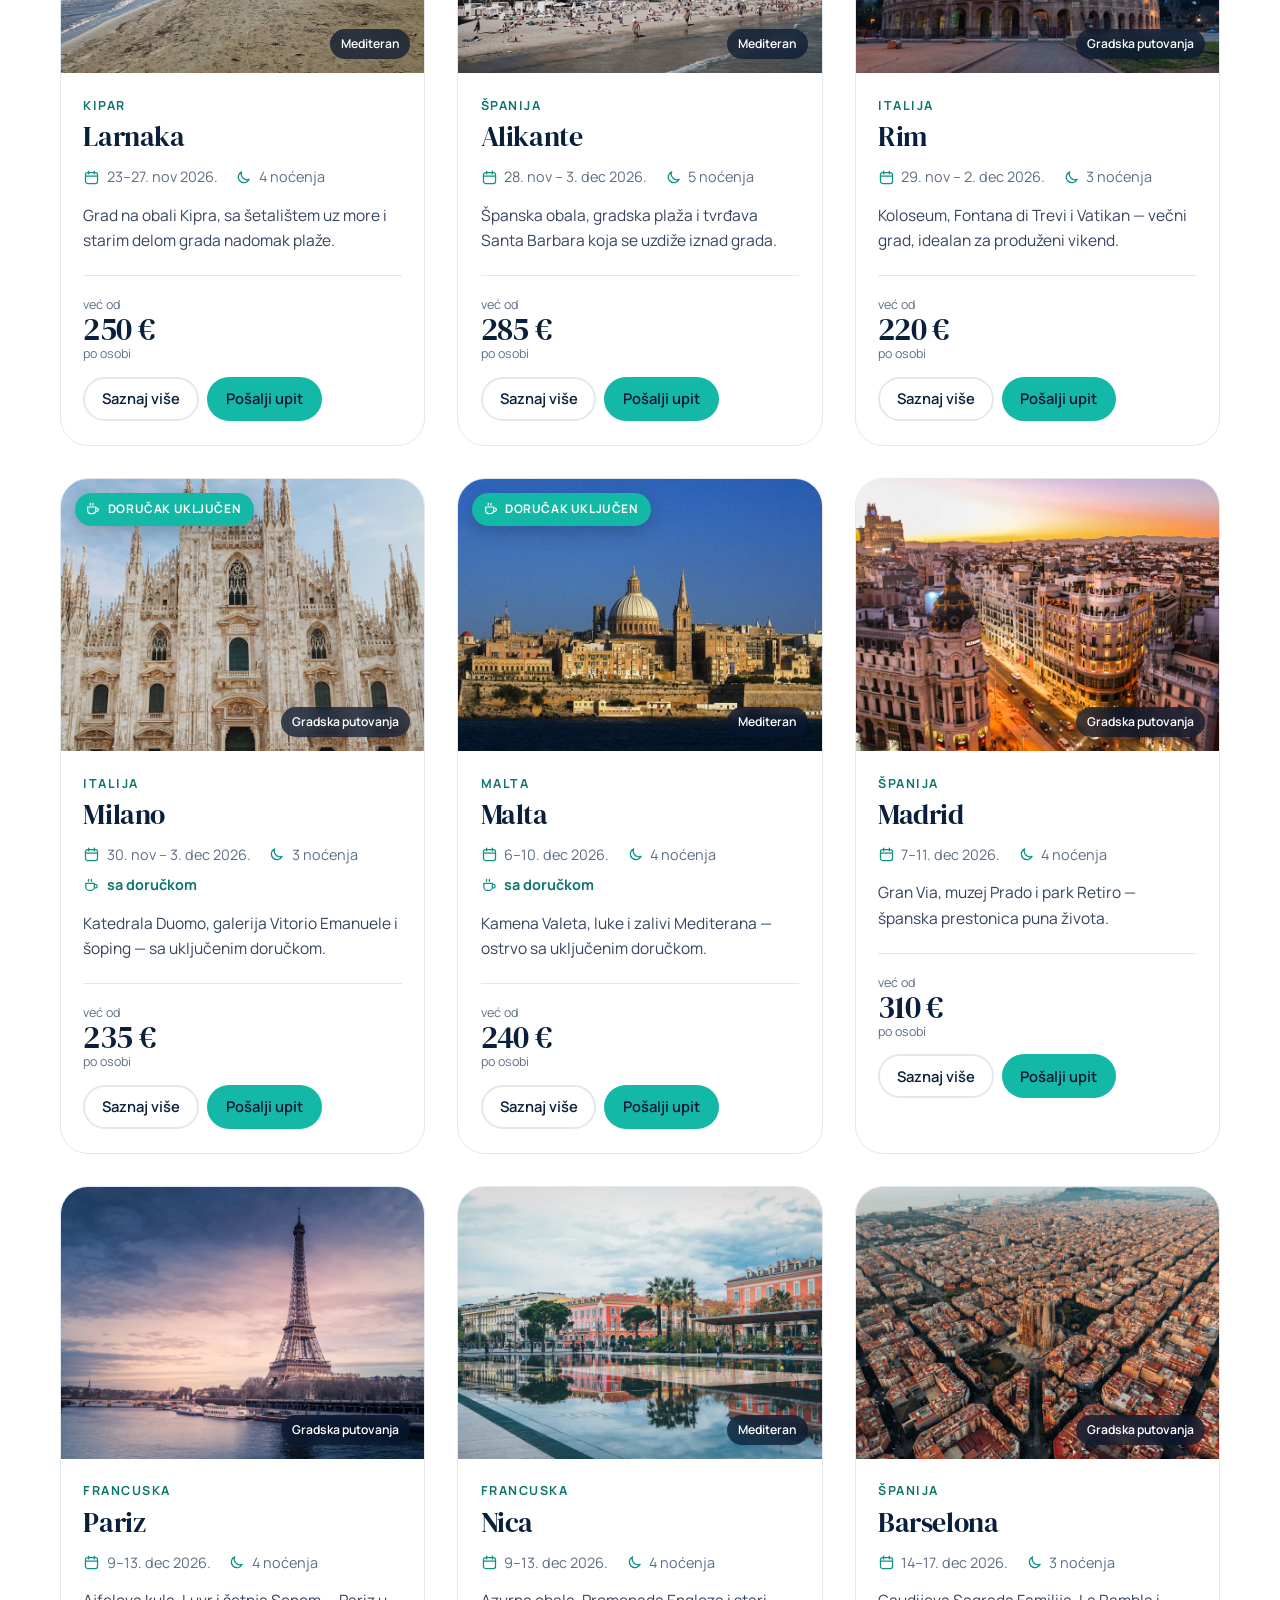
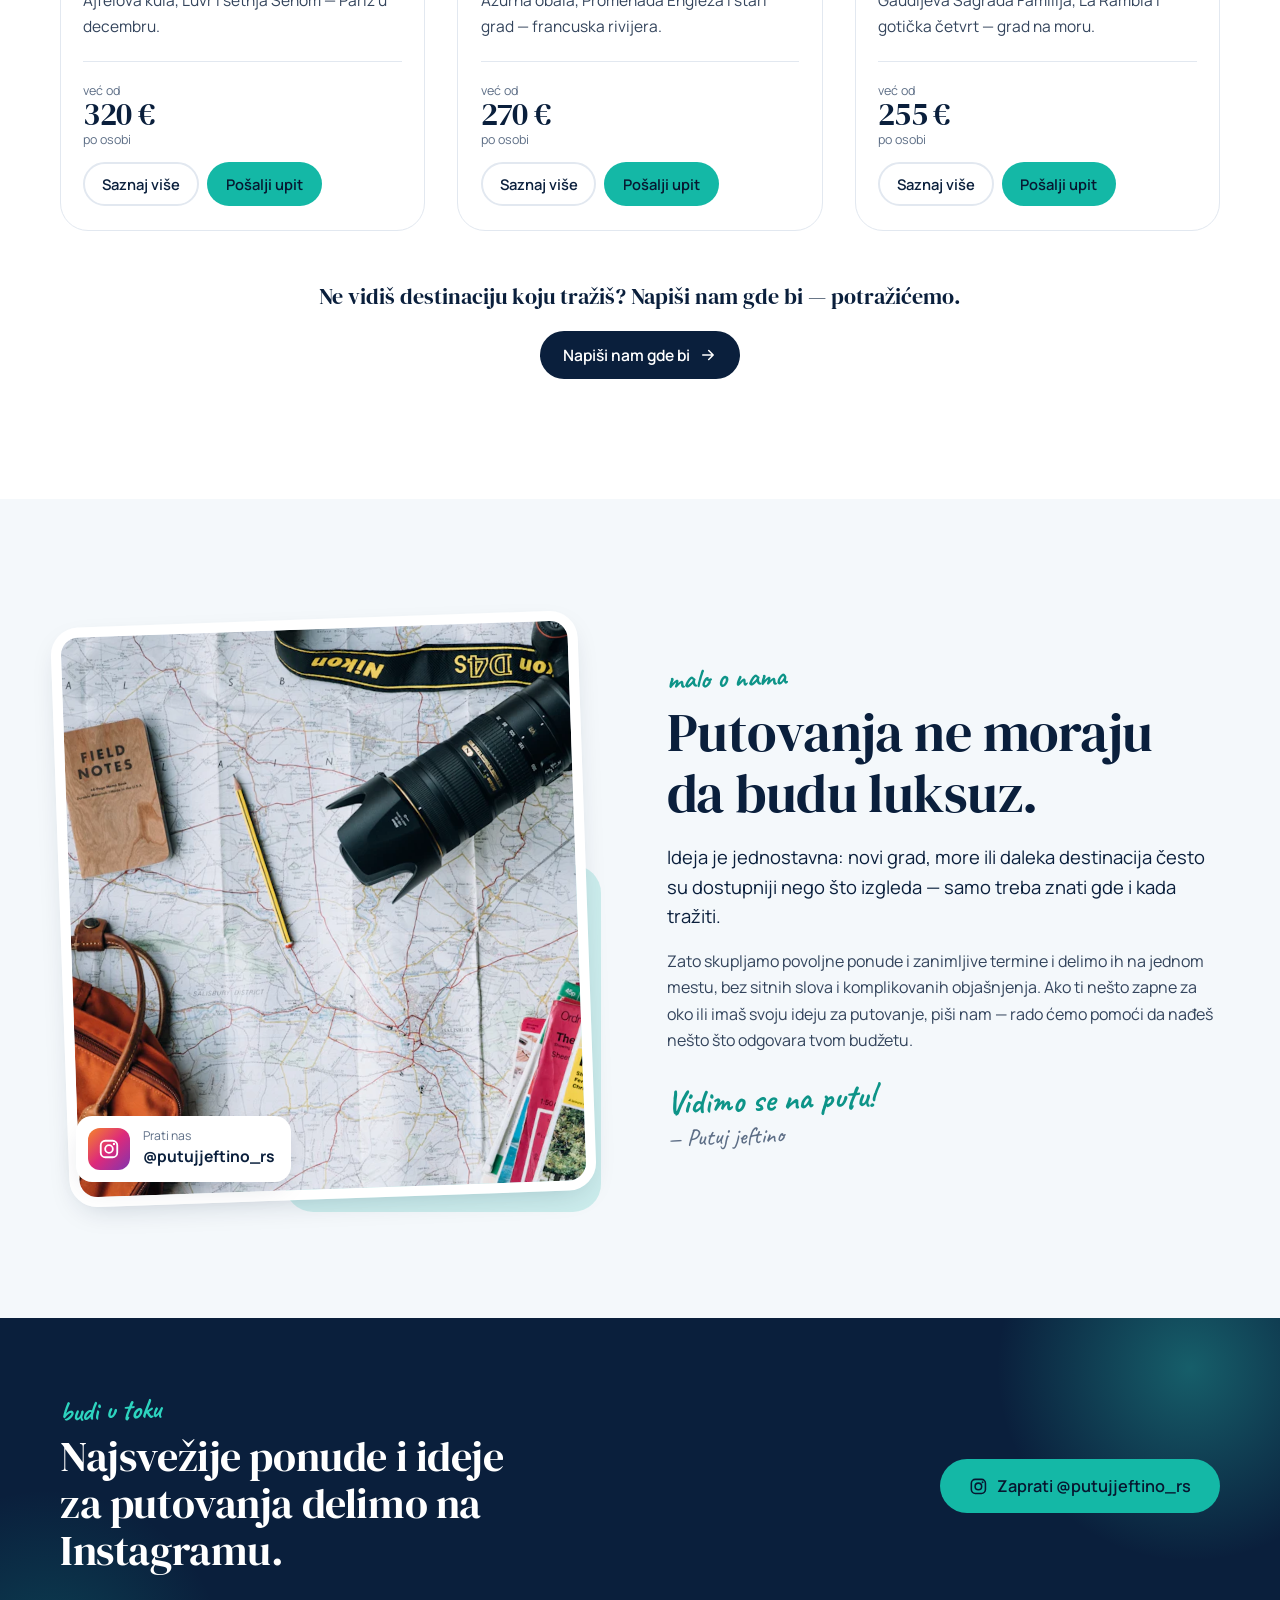
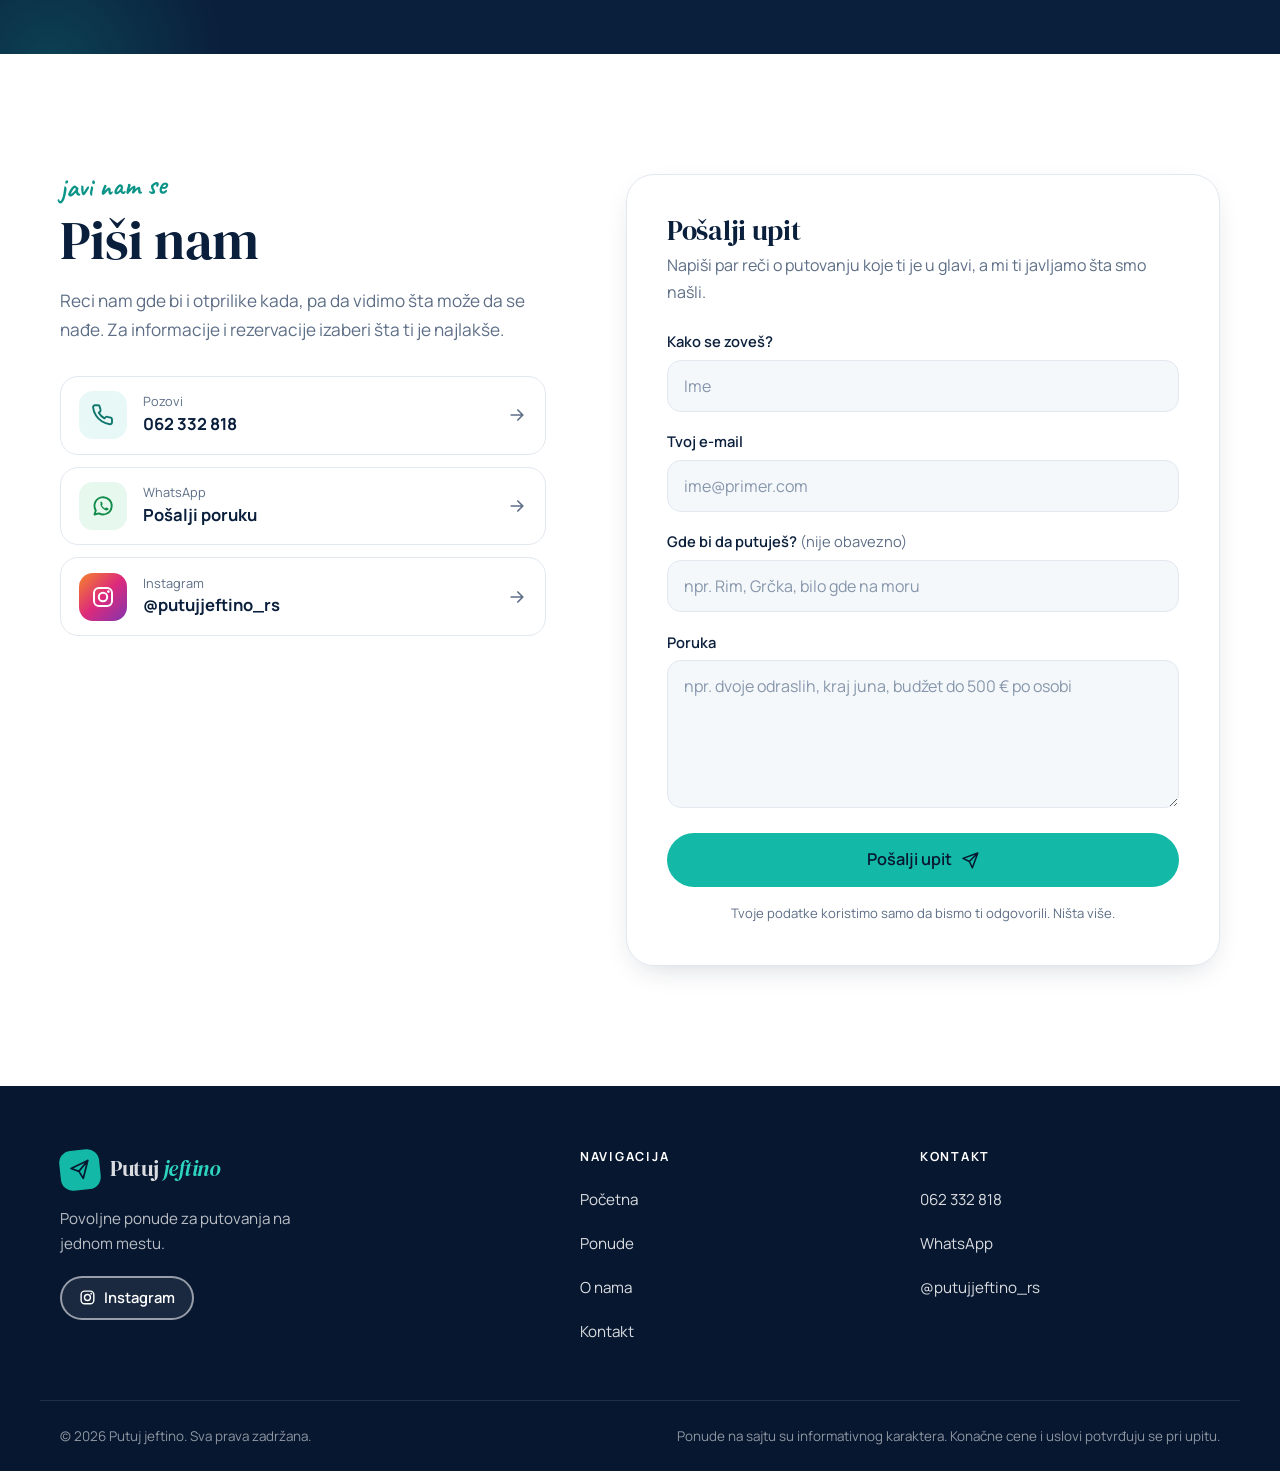
==== commit 63771e47: "Nova slika za pregled linka na društvenim mrežama" ====
--- a/index.html
+++ b/index.html
@@ -18,15 +18,15 @@
   <meta property="og:title" content="Putuj jeftino | Svet je bliže nego što misliš">
   <meta property="og:description" content="Otkrij povoljne ponude za putovanja i pronađi svoju sledeću destinaciju po odličnoj ceni.">
   <meta property="og:url" content="https://putujjeftino.rs/">
-  <meta property="og:image" content="https://putujjeftino.rs/images/og-slika.jpg">
+  <meta property="og:image" content="https://putujjeftino.rs/images/og-putuj-jeftino.jpg">
   <meta property="og:image:width" content="1200">
   <meta property="og:image:height" content="630">
   <meta property="og:image:type" content="image/jpeg">
-  <meta property="og:image:alt" content="Peščana plaža i tirkizno more u zalasku sunca">
+  <meta property="og:image:alt" content="Putuj jeftino — povoljna putovanja iz Srbije. Svet je bliže nego što misliš.">
   <meta name="twitter:card" content="summary_large_image">
   <meta name="twitter:title" content="Putuj jeftino | Svet je bliže nego što misliš">
   <meta name="twitter:description" content="Otkrij povoljne ponude za putovanja i pronađi svoju sledeću destinaciju po odličnoj ceni.">
-  <meta name="twitter:image" content="https://putujjeftino.rs/images/og-slika.jpg">
+  <meta name="twitter:image" content="https://putujjeftino.rs/images/og-putuj-jeftino.jpg">
 
   <link rel="icon" href="favicon.svg" type="image/svg+xml">
   <link rel="apple-touch-icon" href="apple-touch-icon.png">
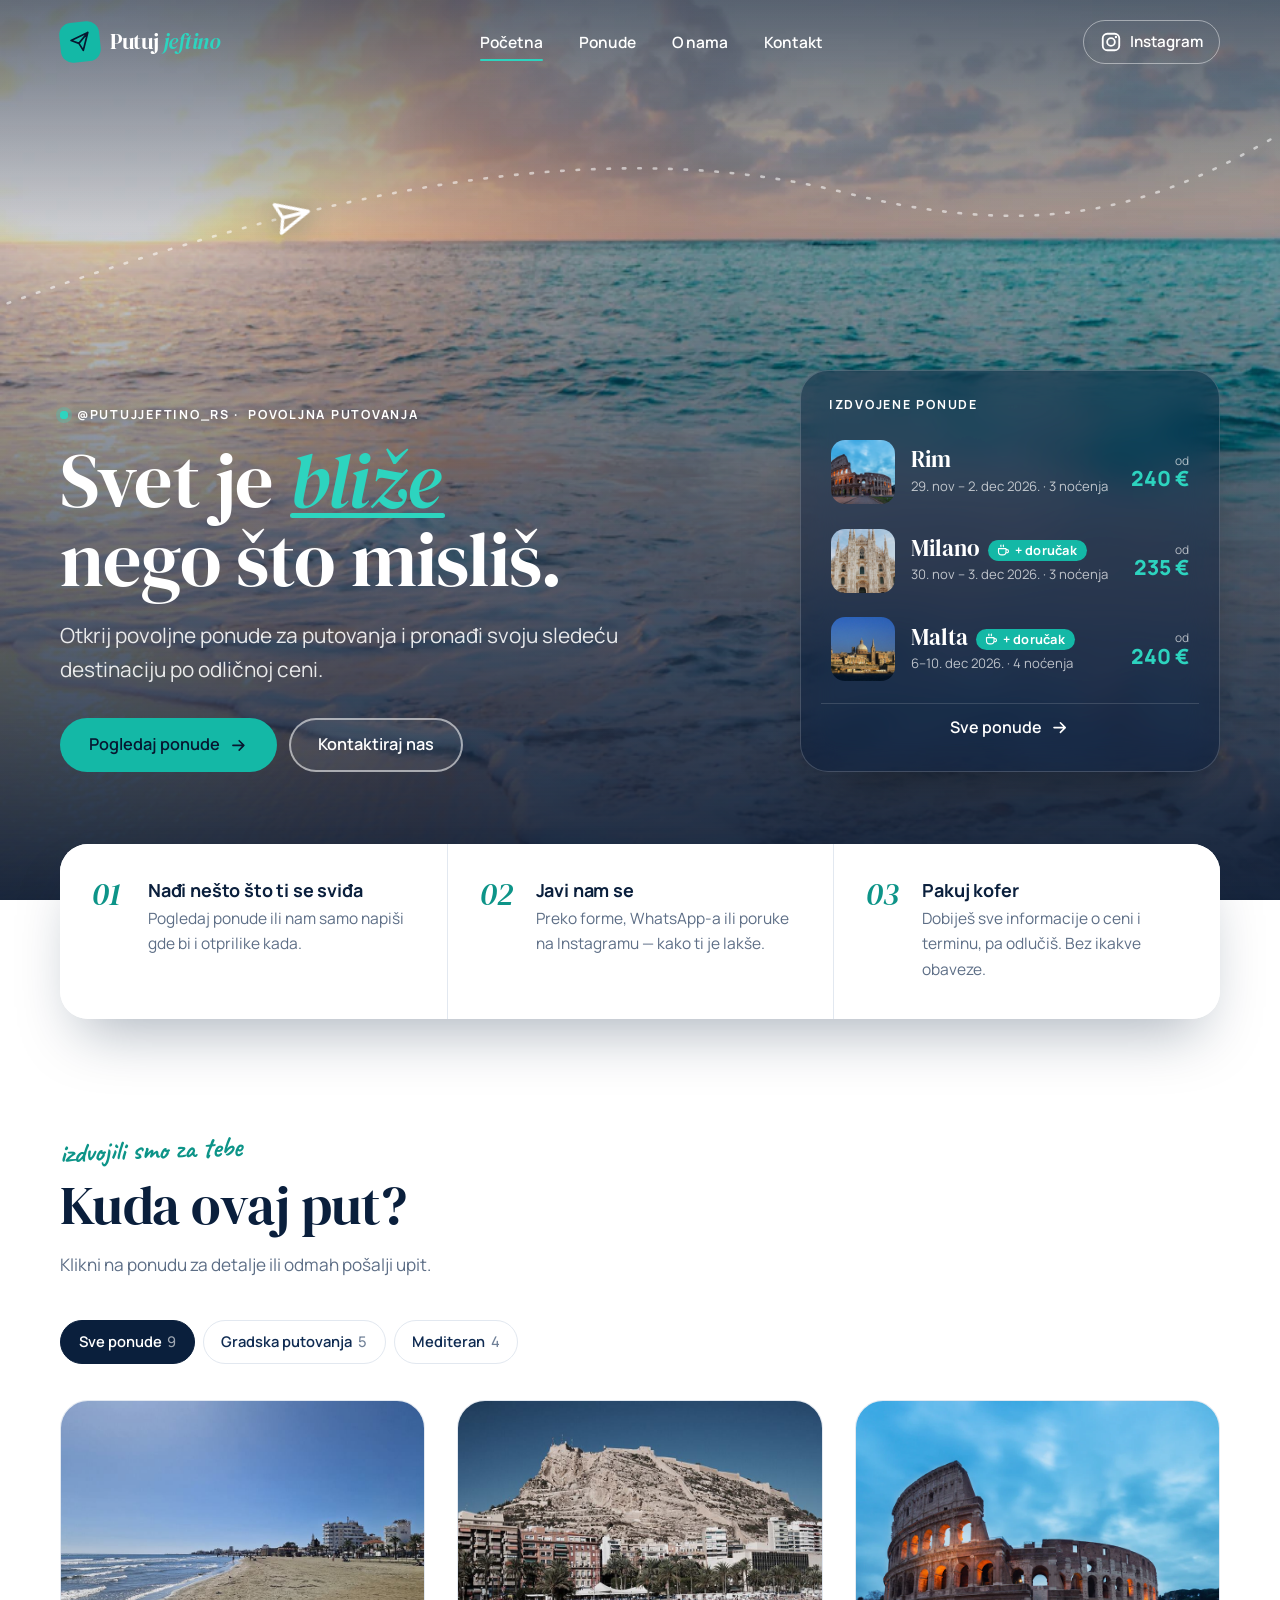
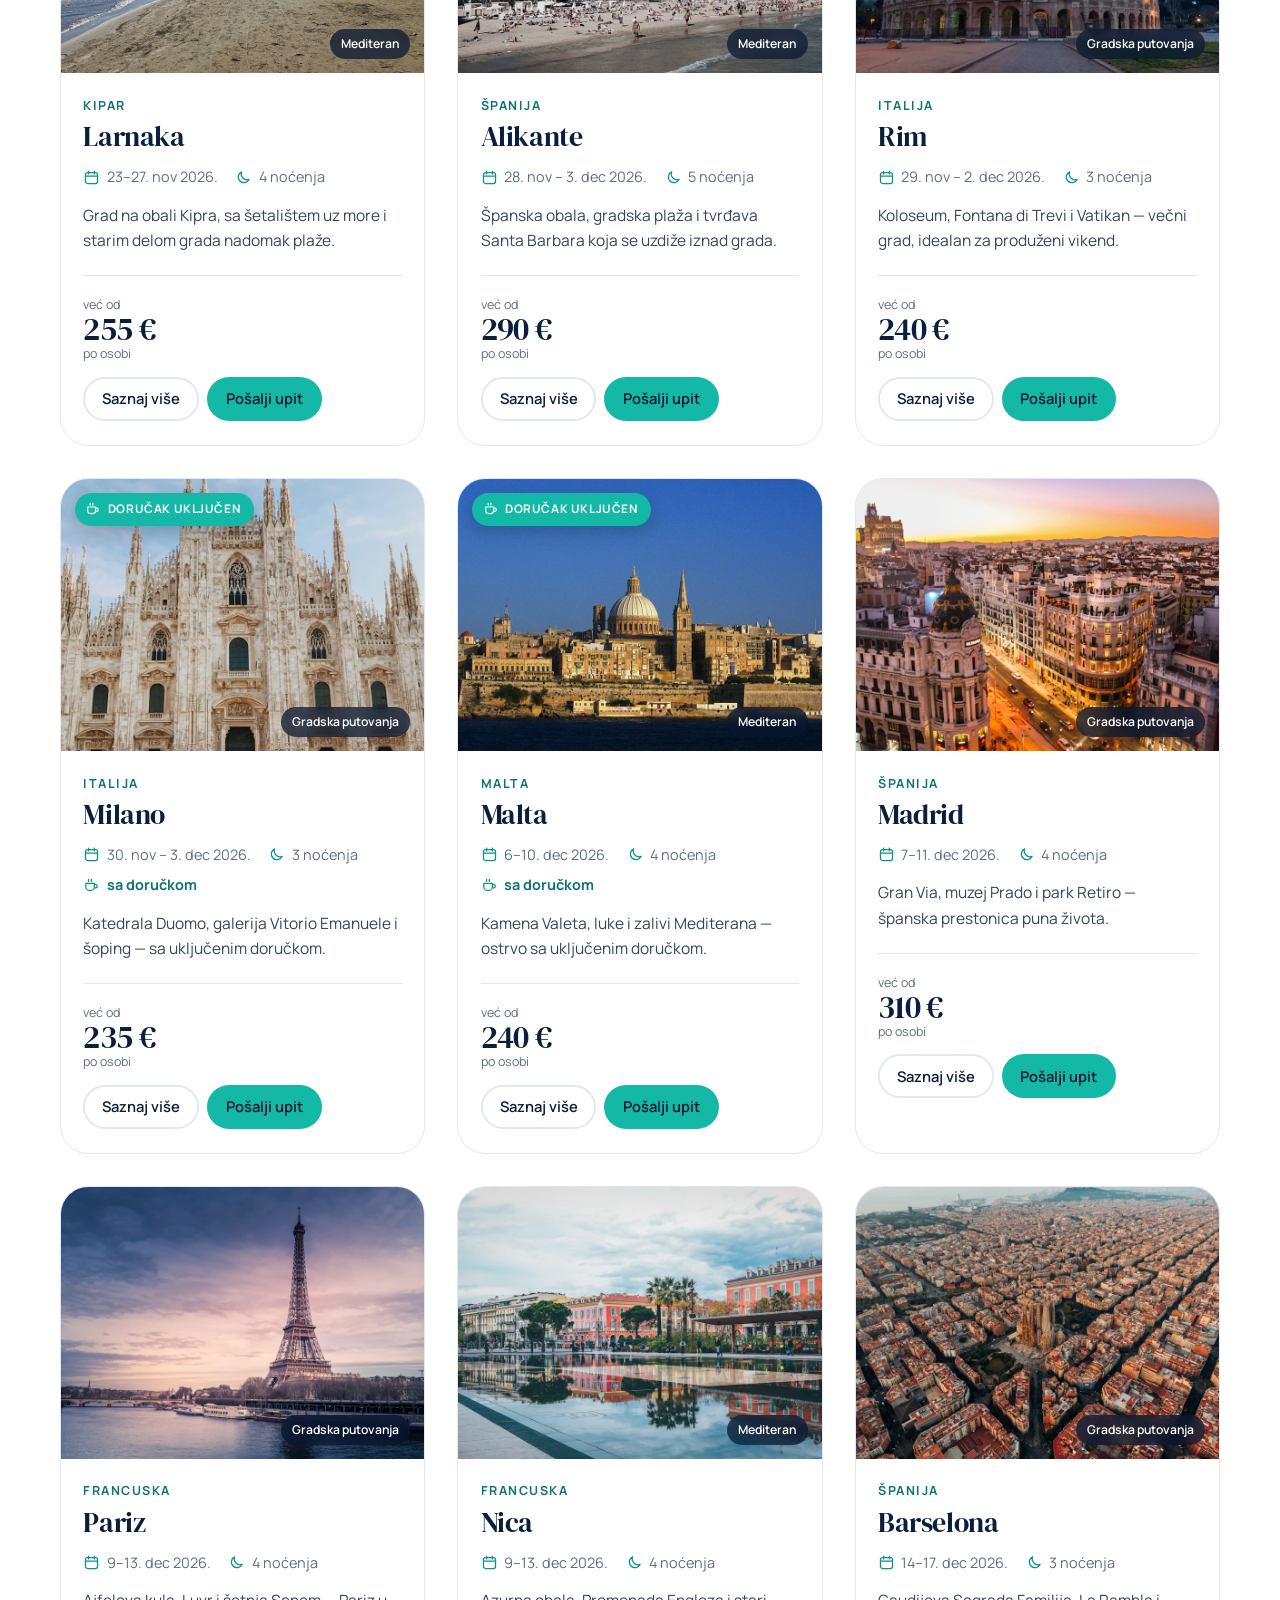
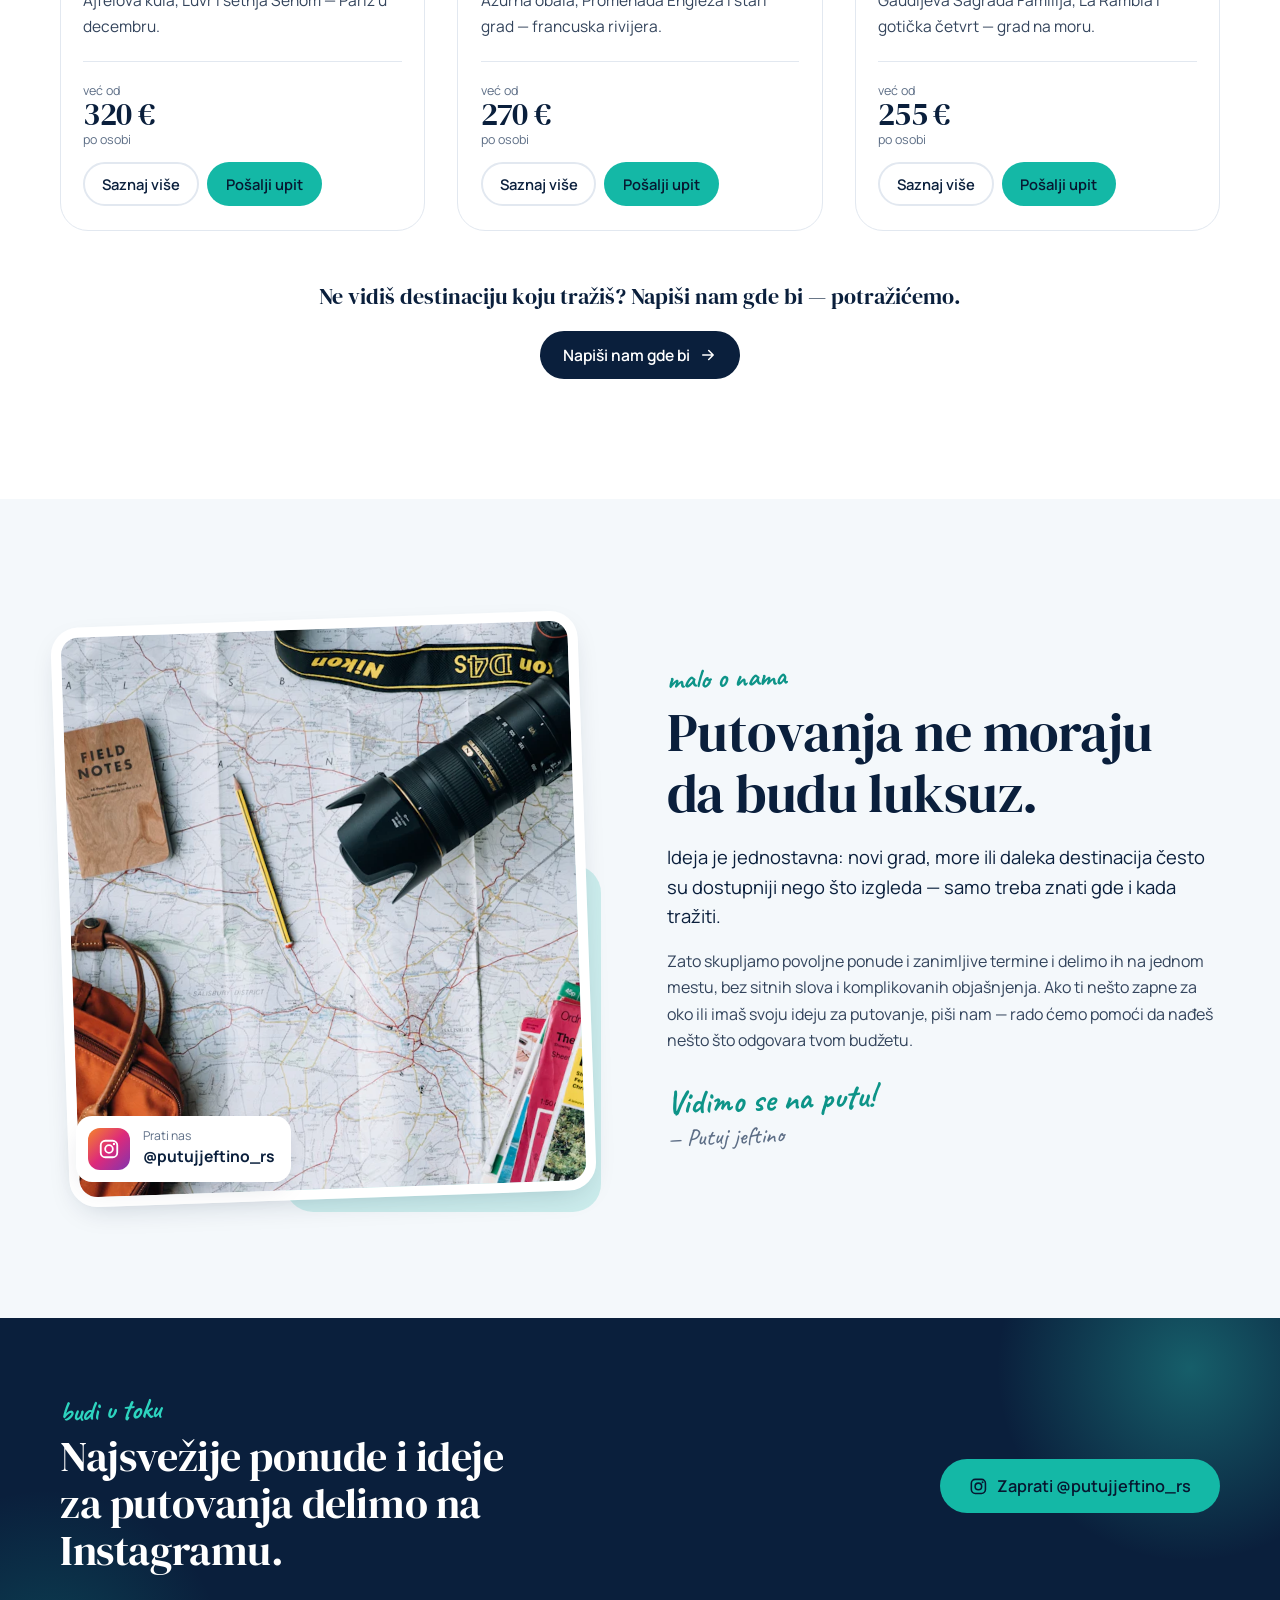
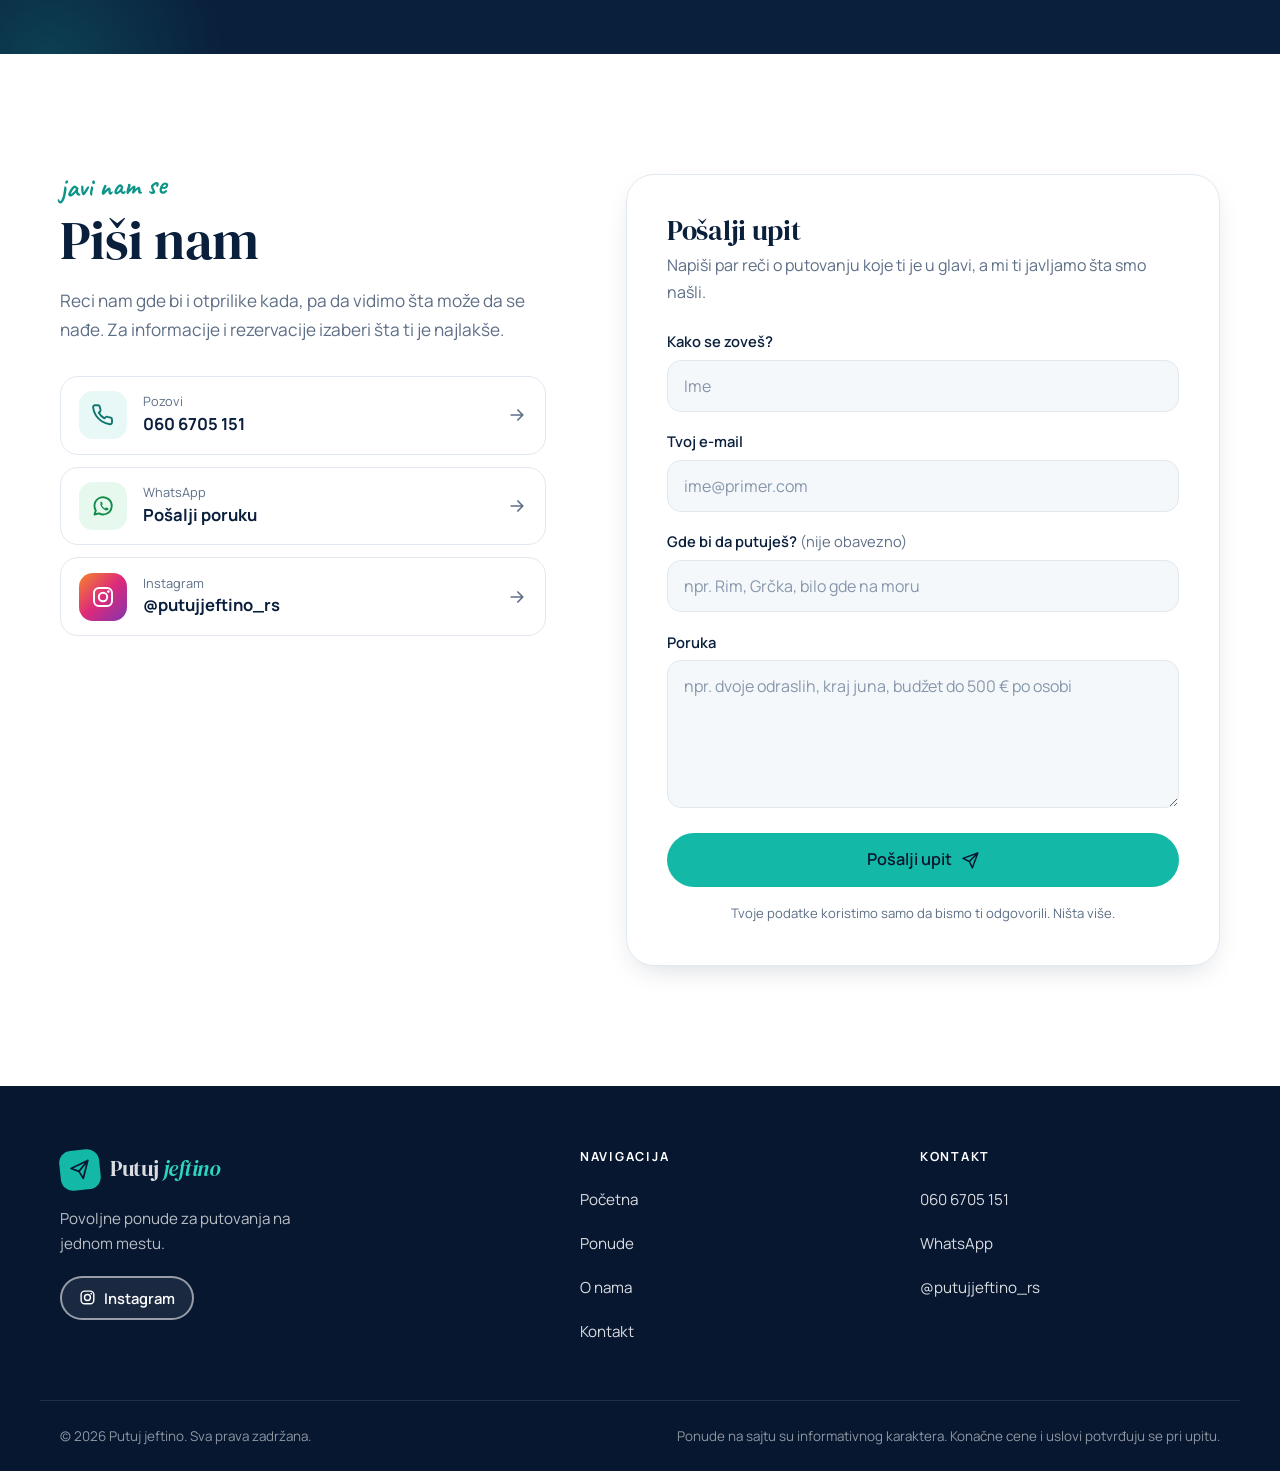
==== commit 6033cf20: "Novi broj telefona: 060 6705 151" ====
--- a/index.html
+++ b/index.html
@@ -50,7 +50,7 @@
     "url": "https://putujjeftino.rs/",
     "logo": "https://putujjeftino.rs/apple-touch-icon.png",
     "description": "Povoljne ponude za putovanja na jednom mestu.",
-    "telephone": "+38162332818",
+    "telephone": "+381606705151",
     "sameAs": ["https://www.instagram.com/putujjeftino_rs/"]
   }
   </script>
@@ -269,14 +269,14 @@
 
           <ul class="contact-cards">
             <li>
-              <a class="contact-card" href="tel:+38162332818" data-phone-link>
+              <a class="contact-card" href="tel:+381606705151" data-phone-link>
                 <span class="contact-icon ci-phone" aria-hidden="true"><svg><use href="#i-phone"/></svg></span>
-                <span><small>Pozovi</small><strong data-phone-text>062 332 818</strong></span>
+                <span><small>Pozovi</small><strong data-phone-text>060 6705 151</strong></span>
                 <svg class="contact-arrow" aria-hidden="true"><use href="#i-arrow"/></svg>
               </a>
             </li>
             <li>
-              <a class="contact-card" href="https://wa.me/38162332818" target="_blank" rel="noopener" data-whatsapp-link>
+              <a class="contact-card" href="https://wa.me/381606705151" target="_blank" rel="noopener" data-whatsapp-link>
                 <span class="contact-icon ci-wa" aria-hidden="true"><svg><use href="#i-whatsapp"/></svg></span>
                 <span><small>WhatsApp</small><strong>Pošalji poruku</strong></span>
                 <svg class="contact-arrow" aria-hidden="true"><use href="#i-arrow"/></svg>
@@ -367,8 +367,8 @@
       <div class="footer-contact">
         <h2>Kontakt</h2>
         <ul>
-          <li><a href="tel:+38162332818" data-phone-link><span data-phone-text>062 332 818</span></a></li>
-          <li><a href="https://wa.me/38162332818" target="_blank" rel="noopener" data-whatsapp-link>WhatsApp</a></li>
+          <li><a href="tel:+381606705151" data-phone-link><span data-phone-text>060 6705 151</span></a></li>
+          <li><a href="https://wa.me/381606705151" target="_blank" rel="noopener" data-whatsapp-link>WhatsApp</a></li>
           <li><a href="https://www.instagram.com/putujjeftino_rs/" target="_blank" rel="noopener" data-instagram-link>@putujjeftino_rs</a></li>
         </ul>
       </div>
@@ -381,7 +381,7 @@
   </footer>
 
   <!-- Plutajuće WhatsApp dugme -->
-  <a class="wa-fab" href="https://wa.me/38162332818" target="_blank" rel="noopener" aria-label="Piši nam na WhatsApp-u" data-whatsapp-link>
+  <a class="wa-fab" href="https://wa.me/381606705151" target="_blank" rel="noopener" aria-label="Piši nam na WhatsApp-u" data-whatsapp-link>
     <svg aria-hidden="true"><use href="#i-whatsapp"/></svg>
   </a>
 
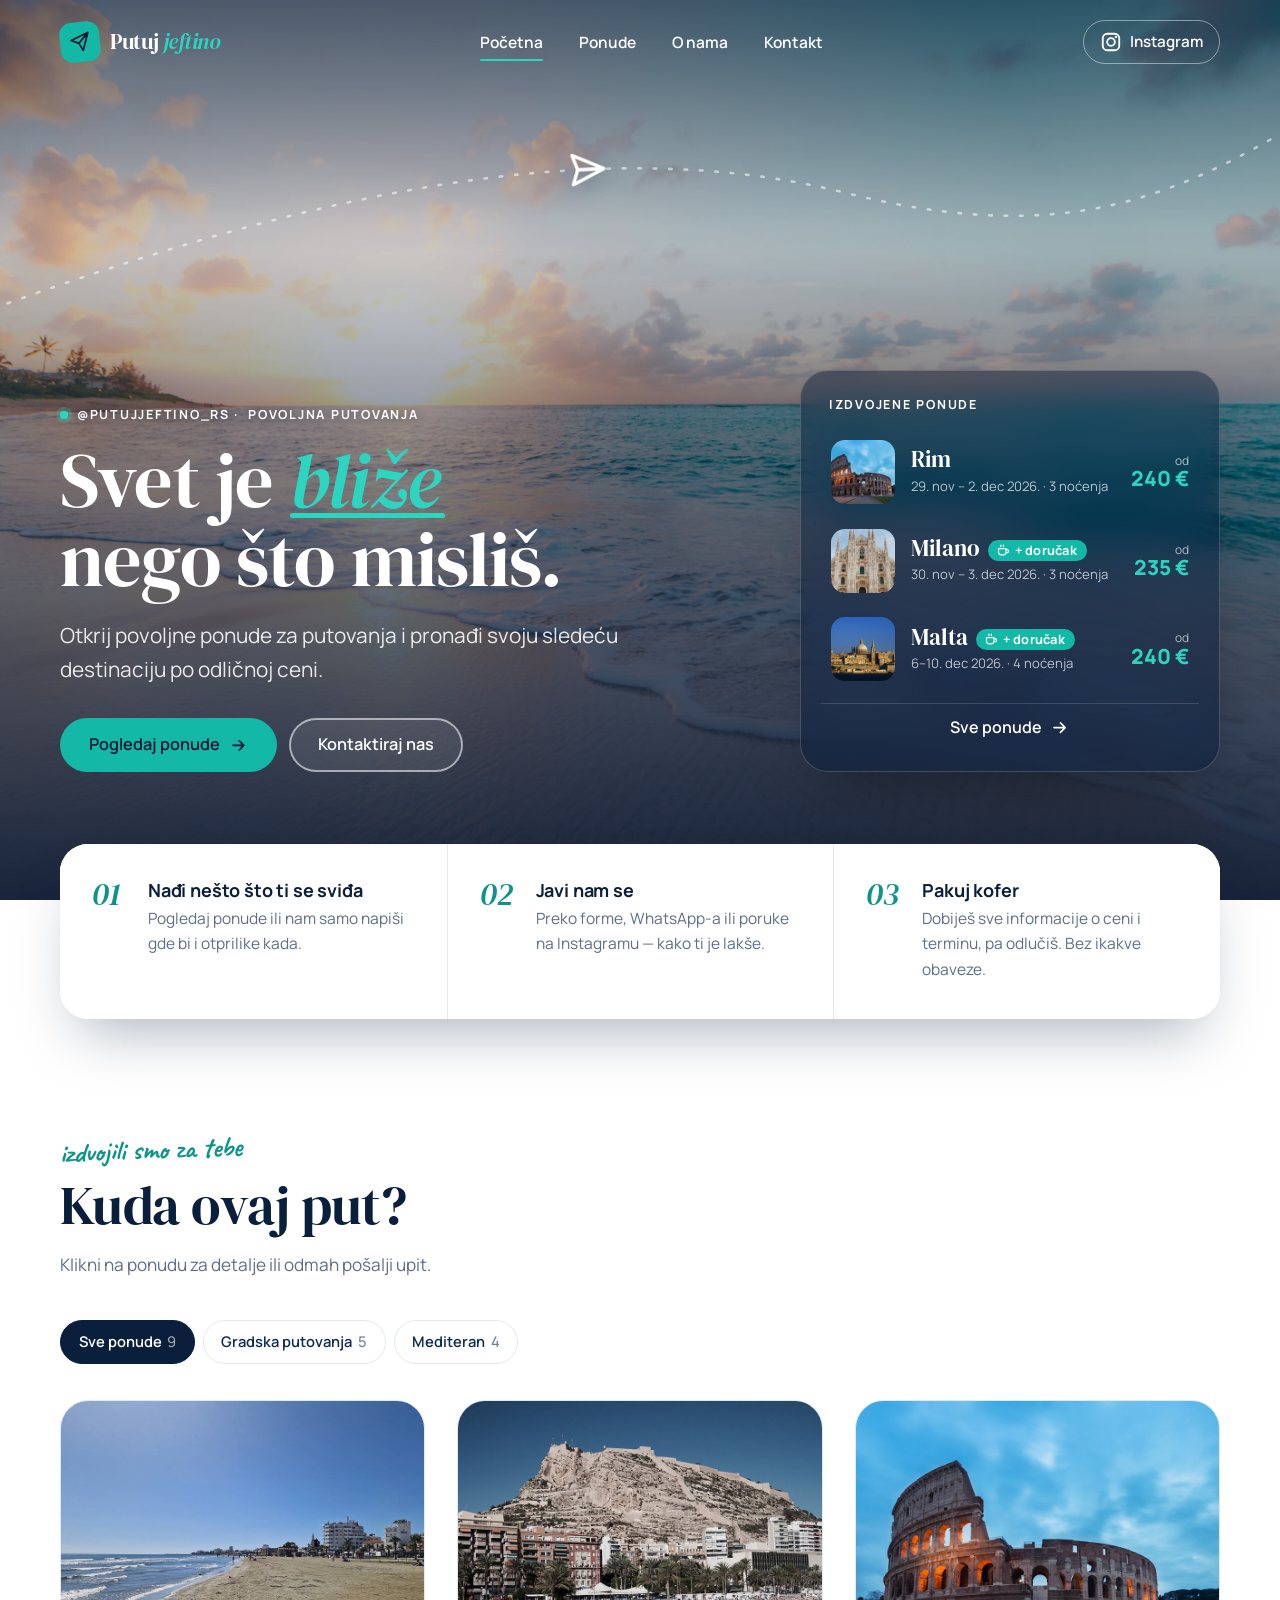
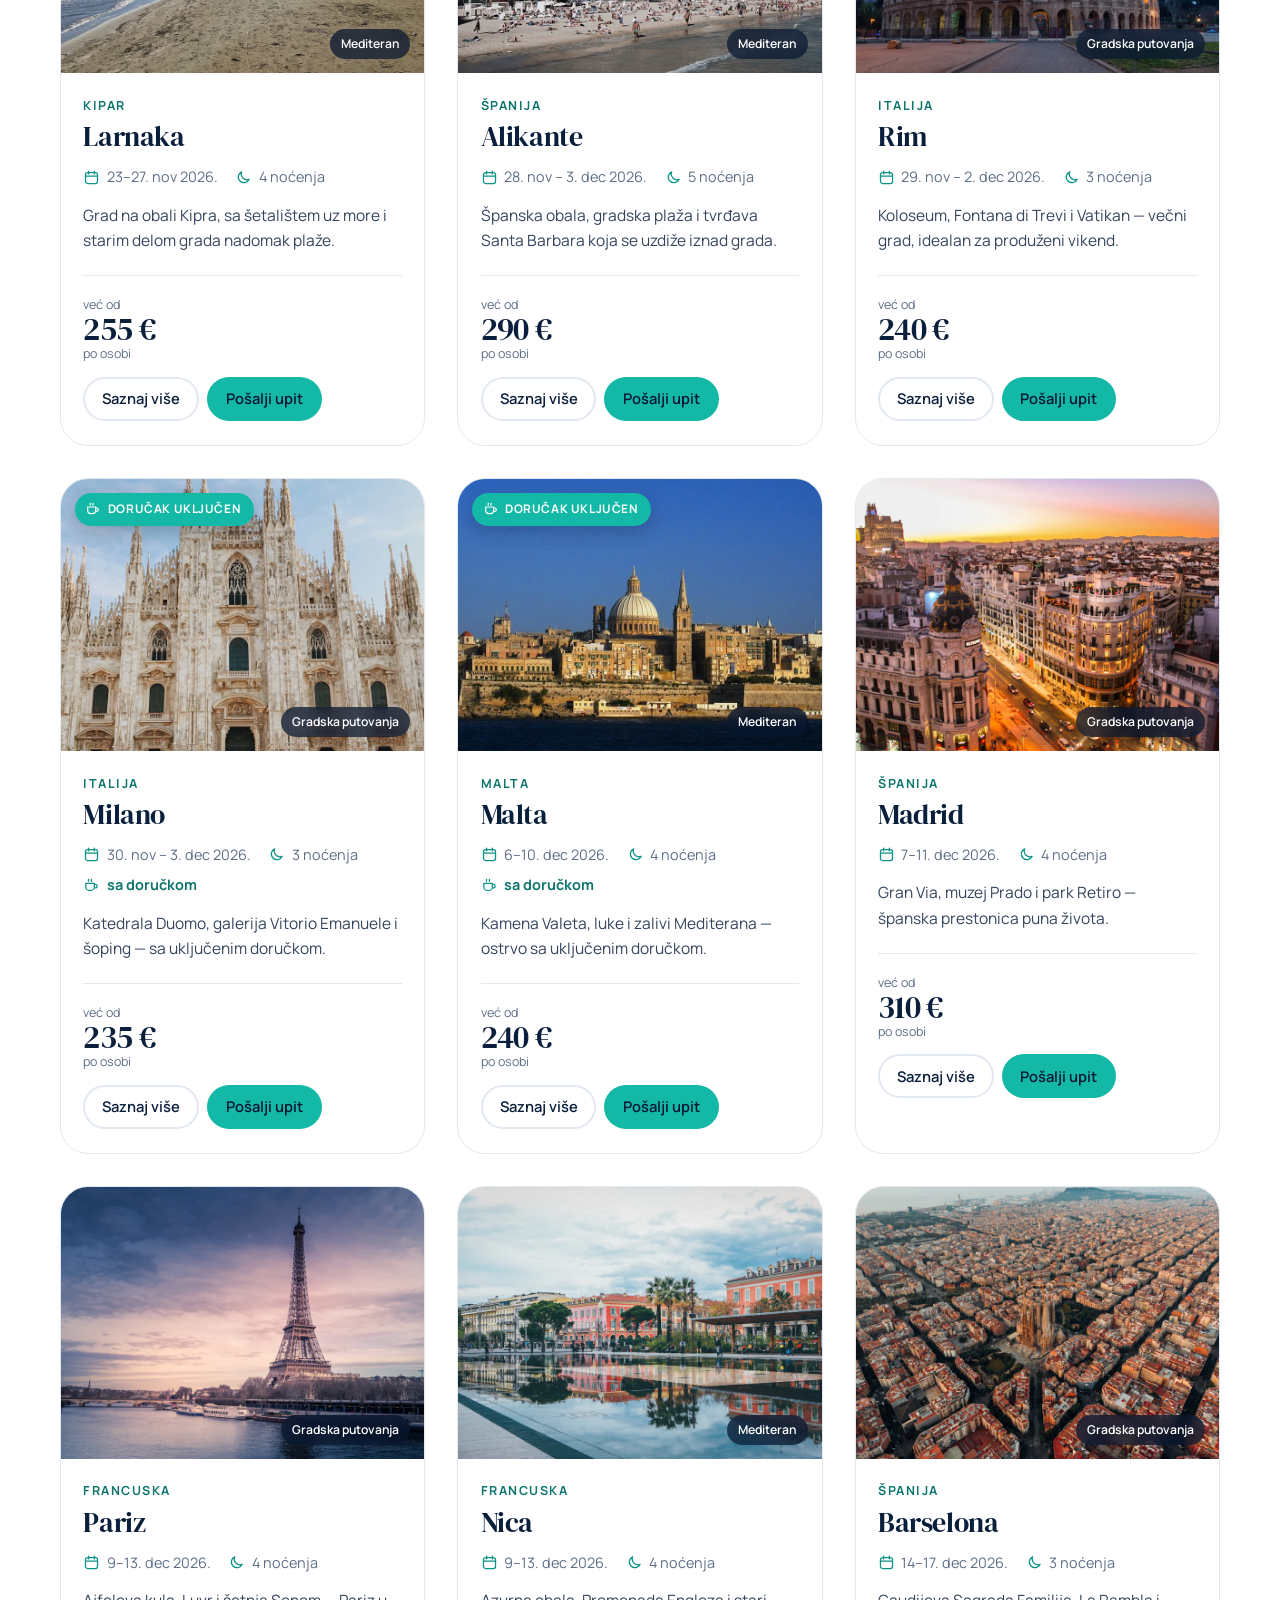
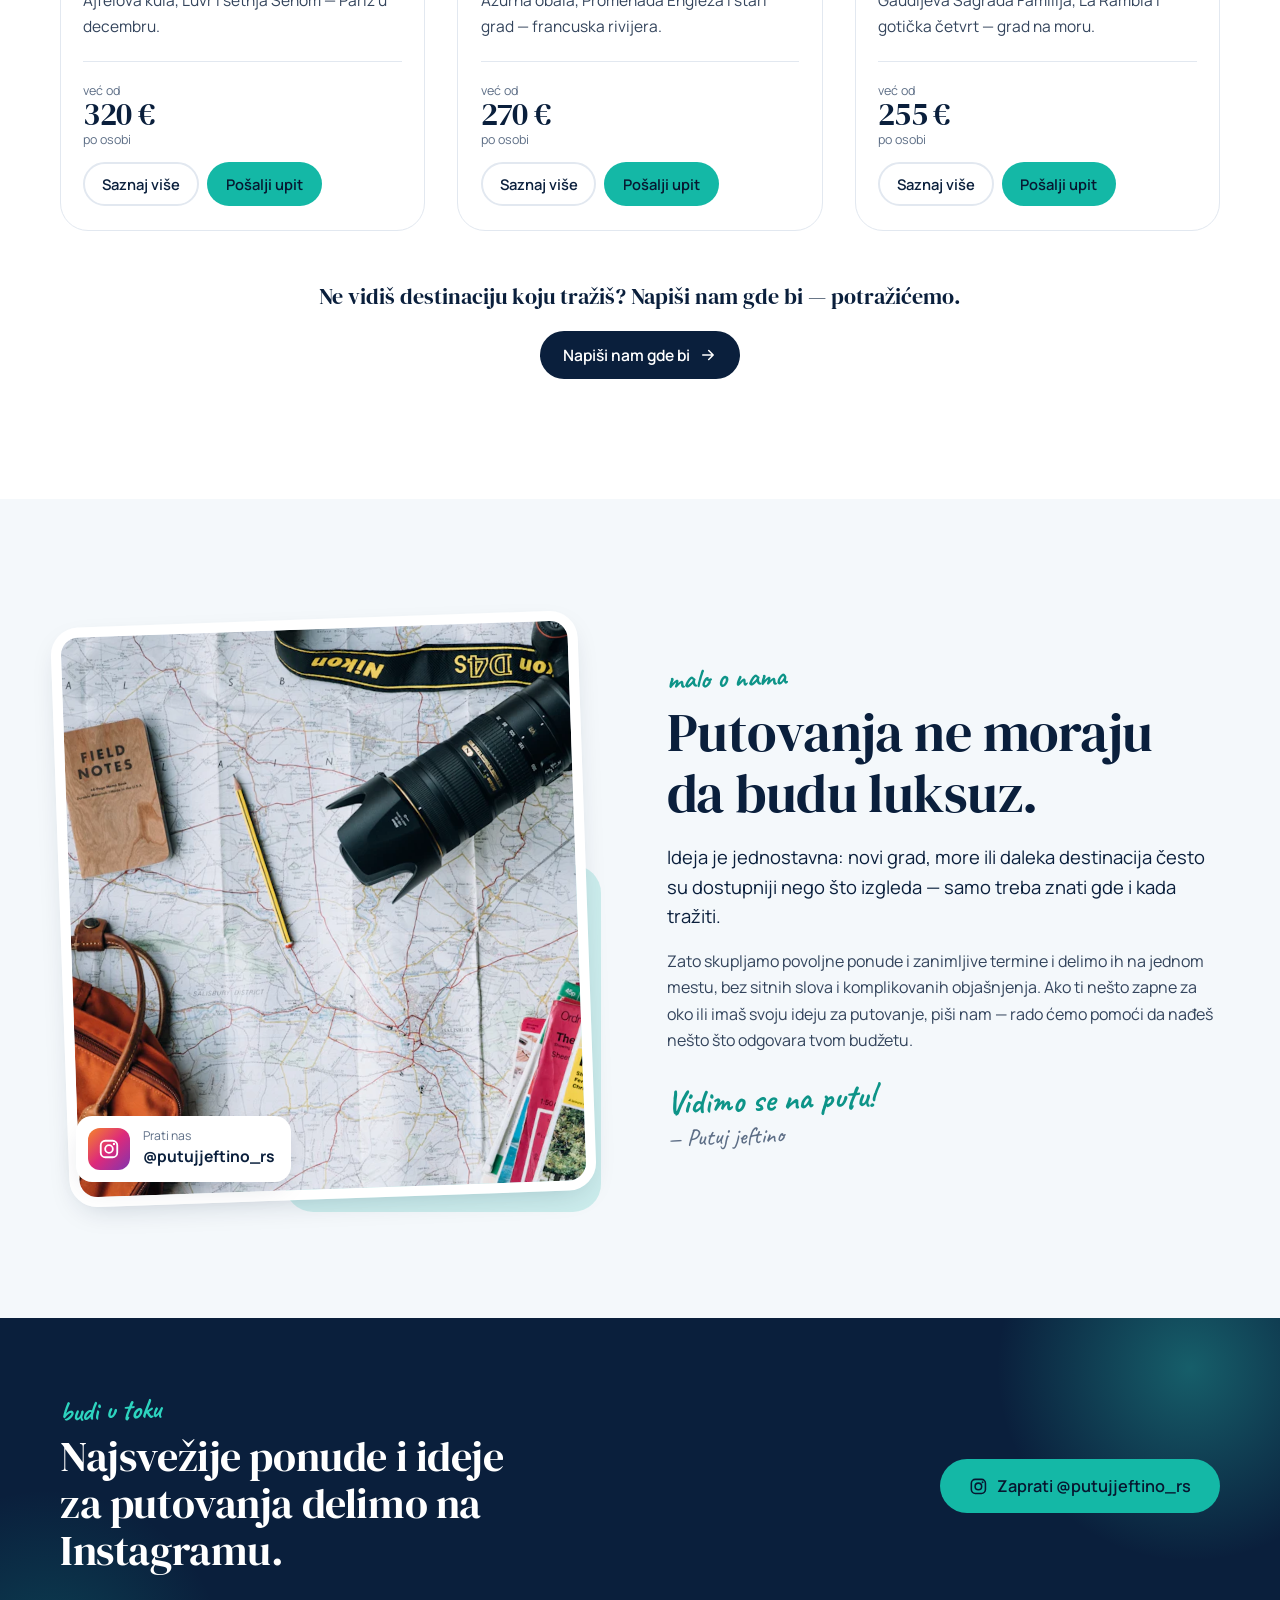
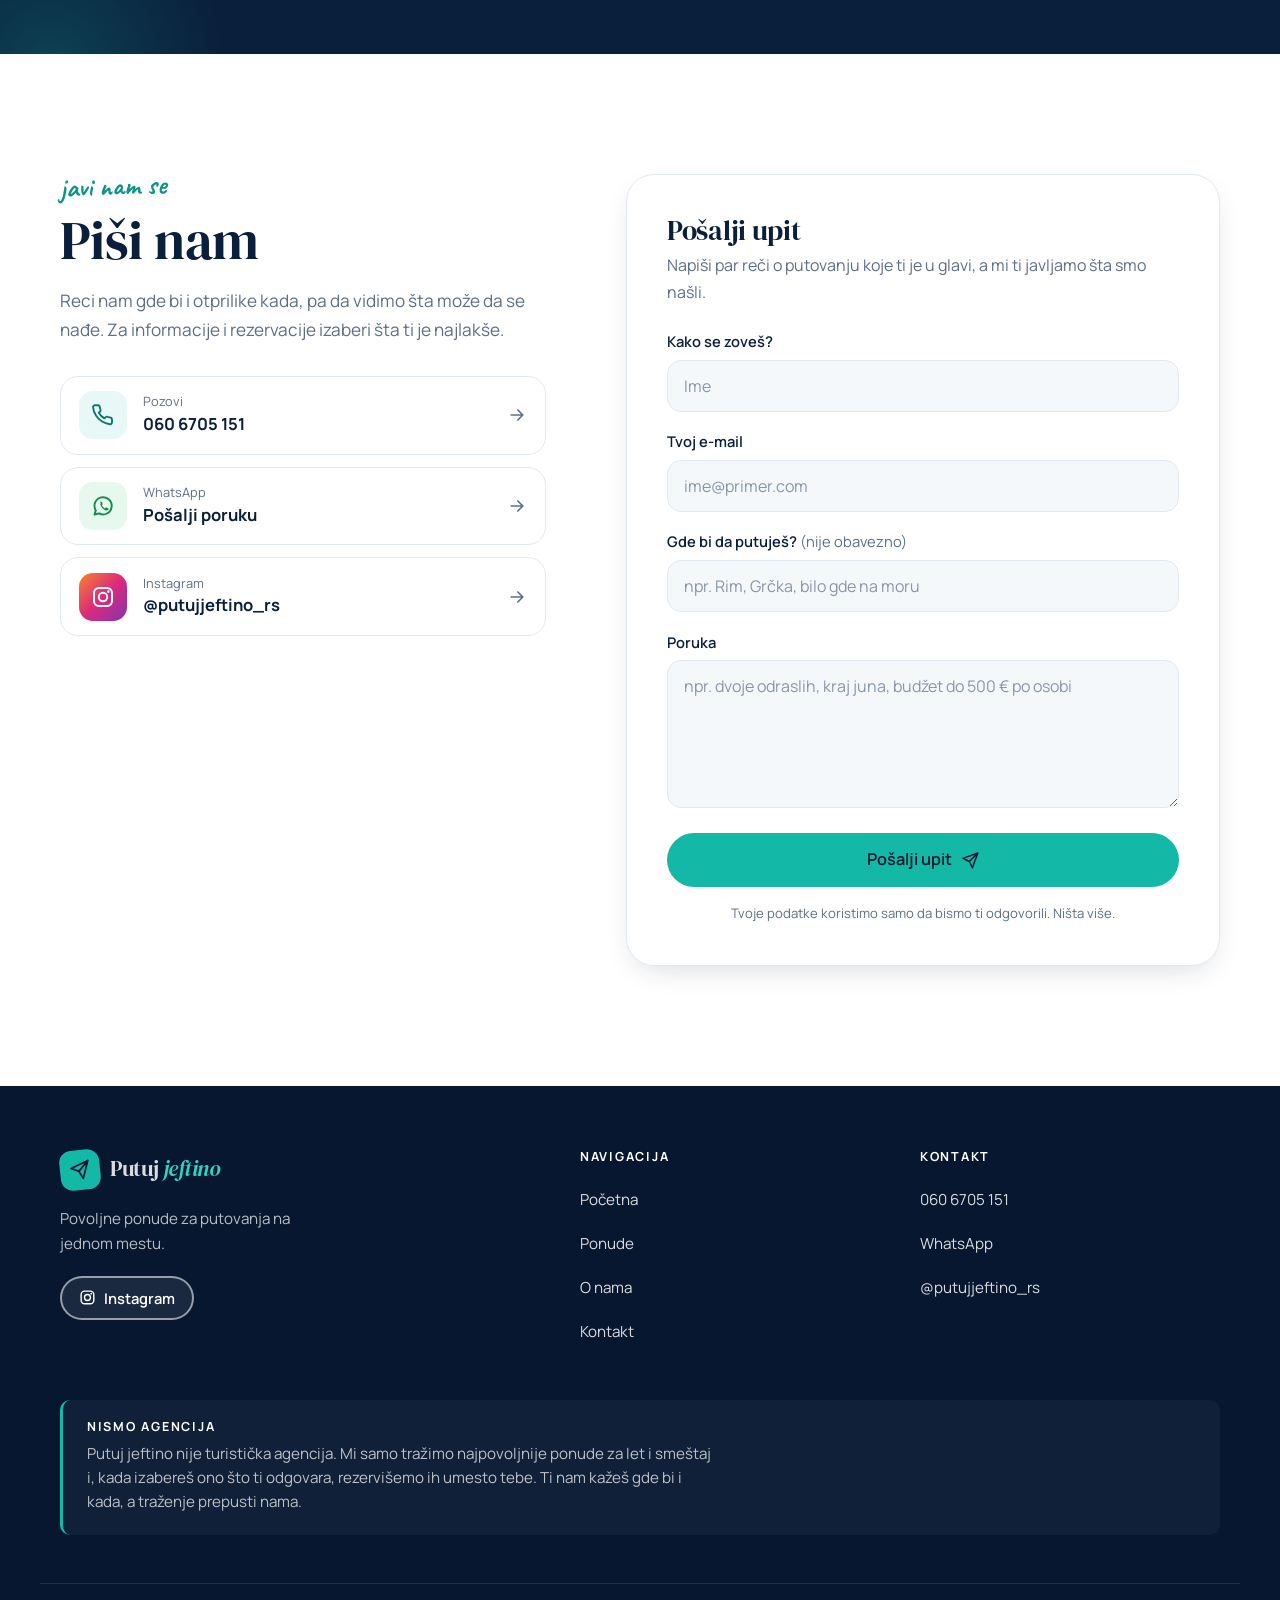
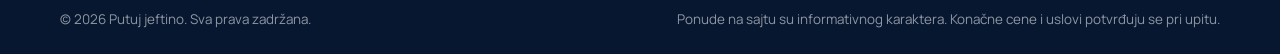
==== commit 2e8c8200: "Dodat tekst „Nismo agencija“ u podnožje" ====
--- a/index.html
+++ b/index.html
@@ -374,6 +374,13 @@
       </div>
     </div>
 
+    <div class="container">
+      <div class="footer-note">
+        <h2>Nismo agencija</h2>
+        <p>Putuj jeftino nije turistička agencija. Mi samo tražimo najpovoljnije ponude za let i smeštaj i, kada izabereš ono što ti odgovara, rezervišemo ih umesto tebe. Ti nam kažeš gde bi i kada, a traženje prepusti nama.</p>
+      </div>
+    </div>
+
     <div class="container footer-bottom">
       <p>© <span id="godina">2026</span> Putuj jeftino. Sva prava zadržana.</p>
       <p>Ponude na sajtu su informativnog karaktera. Konačne cene i uslovi potvrđuju se pri upitu.</p>
--- a/styles.css
+++ b/styles.css
@@ -1090,6 +1090,15 @@
 }
 .site-footer ul { list-style: none; margin: 0; padding: 0; display: grid; gap: .25rem; }
 .site-footer ul a { display: inline-flex; align-items: center; min-height: 40px; }
+.footer-note {
+  margin-top: 3rem;
+  padding: 1.25rem 1.5rem;
+  border-left: 3px solid var(--teal-500);
+  border-radius: var(--radius-sm);
+  background: rgba(255, 255, 255, .04);
+}
+.site-footer .footer-note h2 { margin-bottom: .5rem; }
+.footer-note p { max-width: 70ch; line-height: 1.6; }
 .footer-bottom {
   display: flex;
   flex-wrap: wrap;
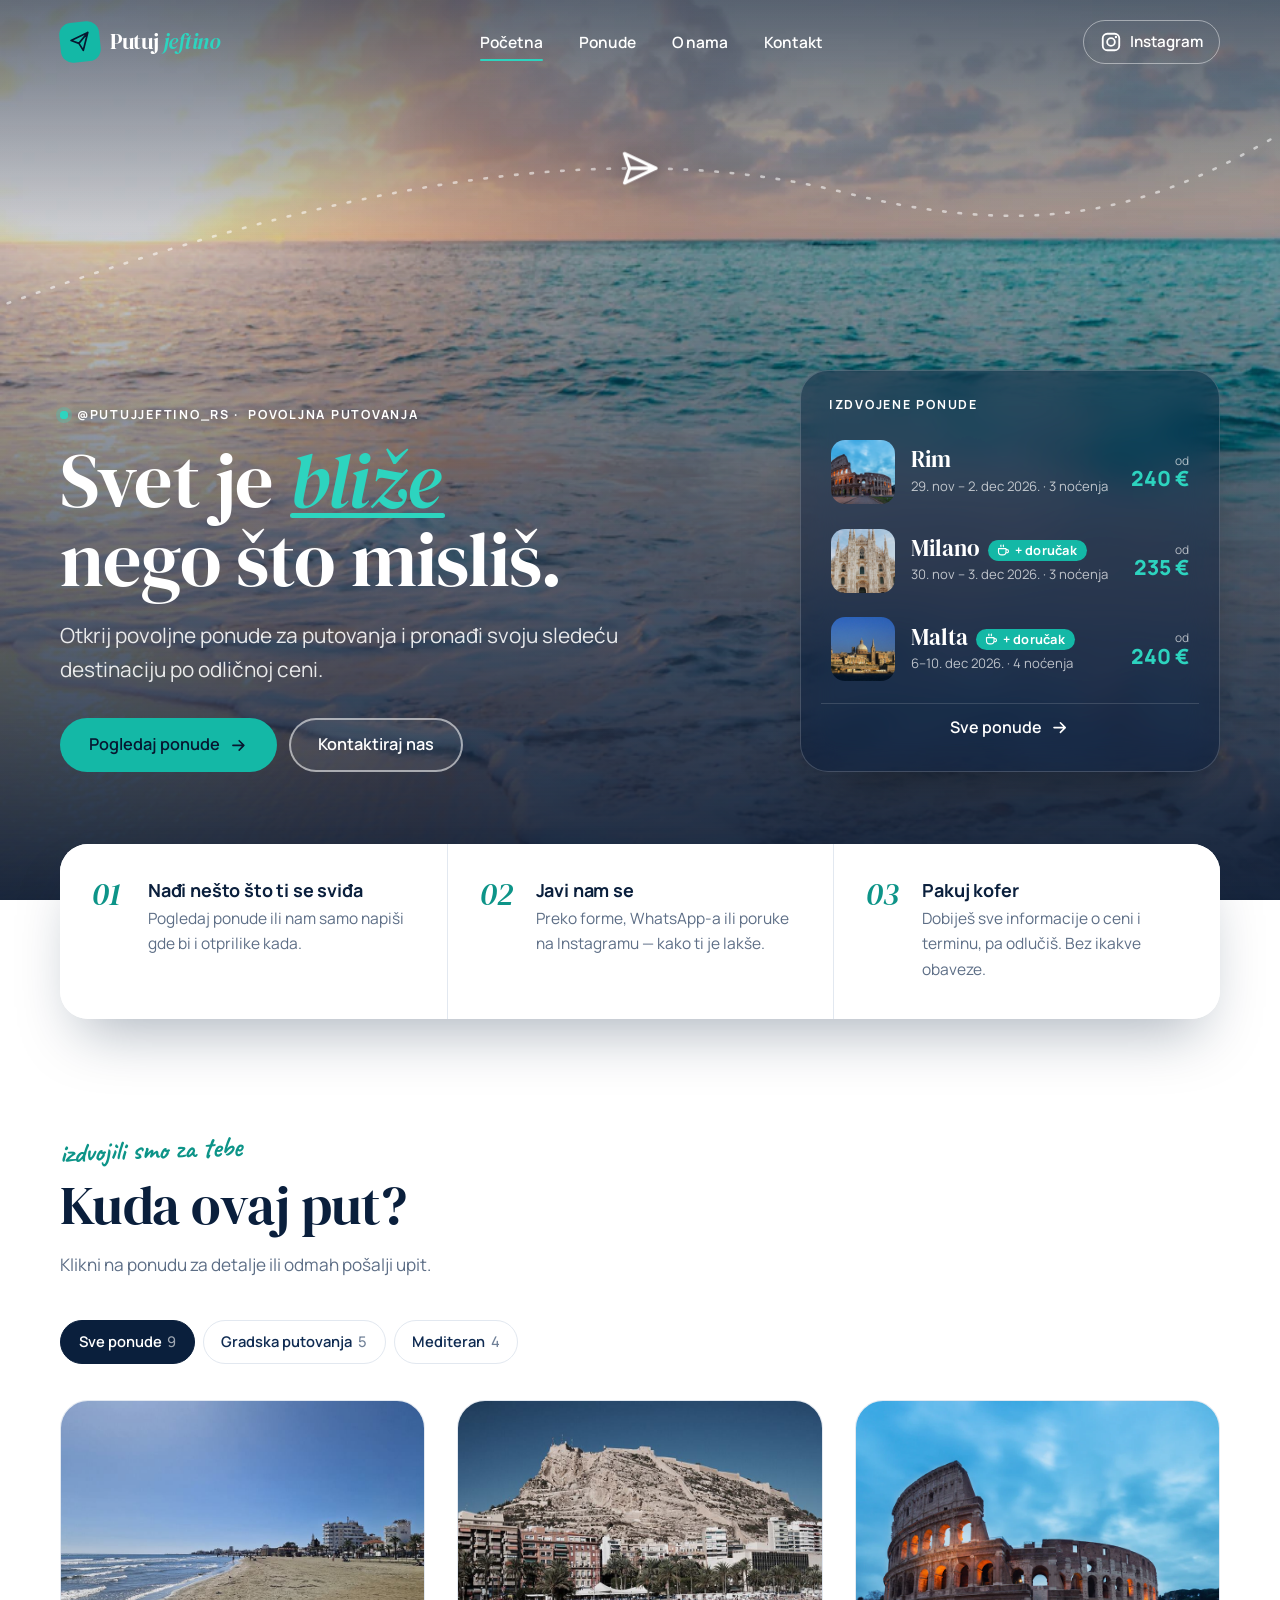
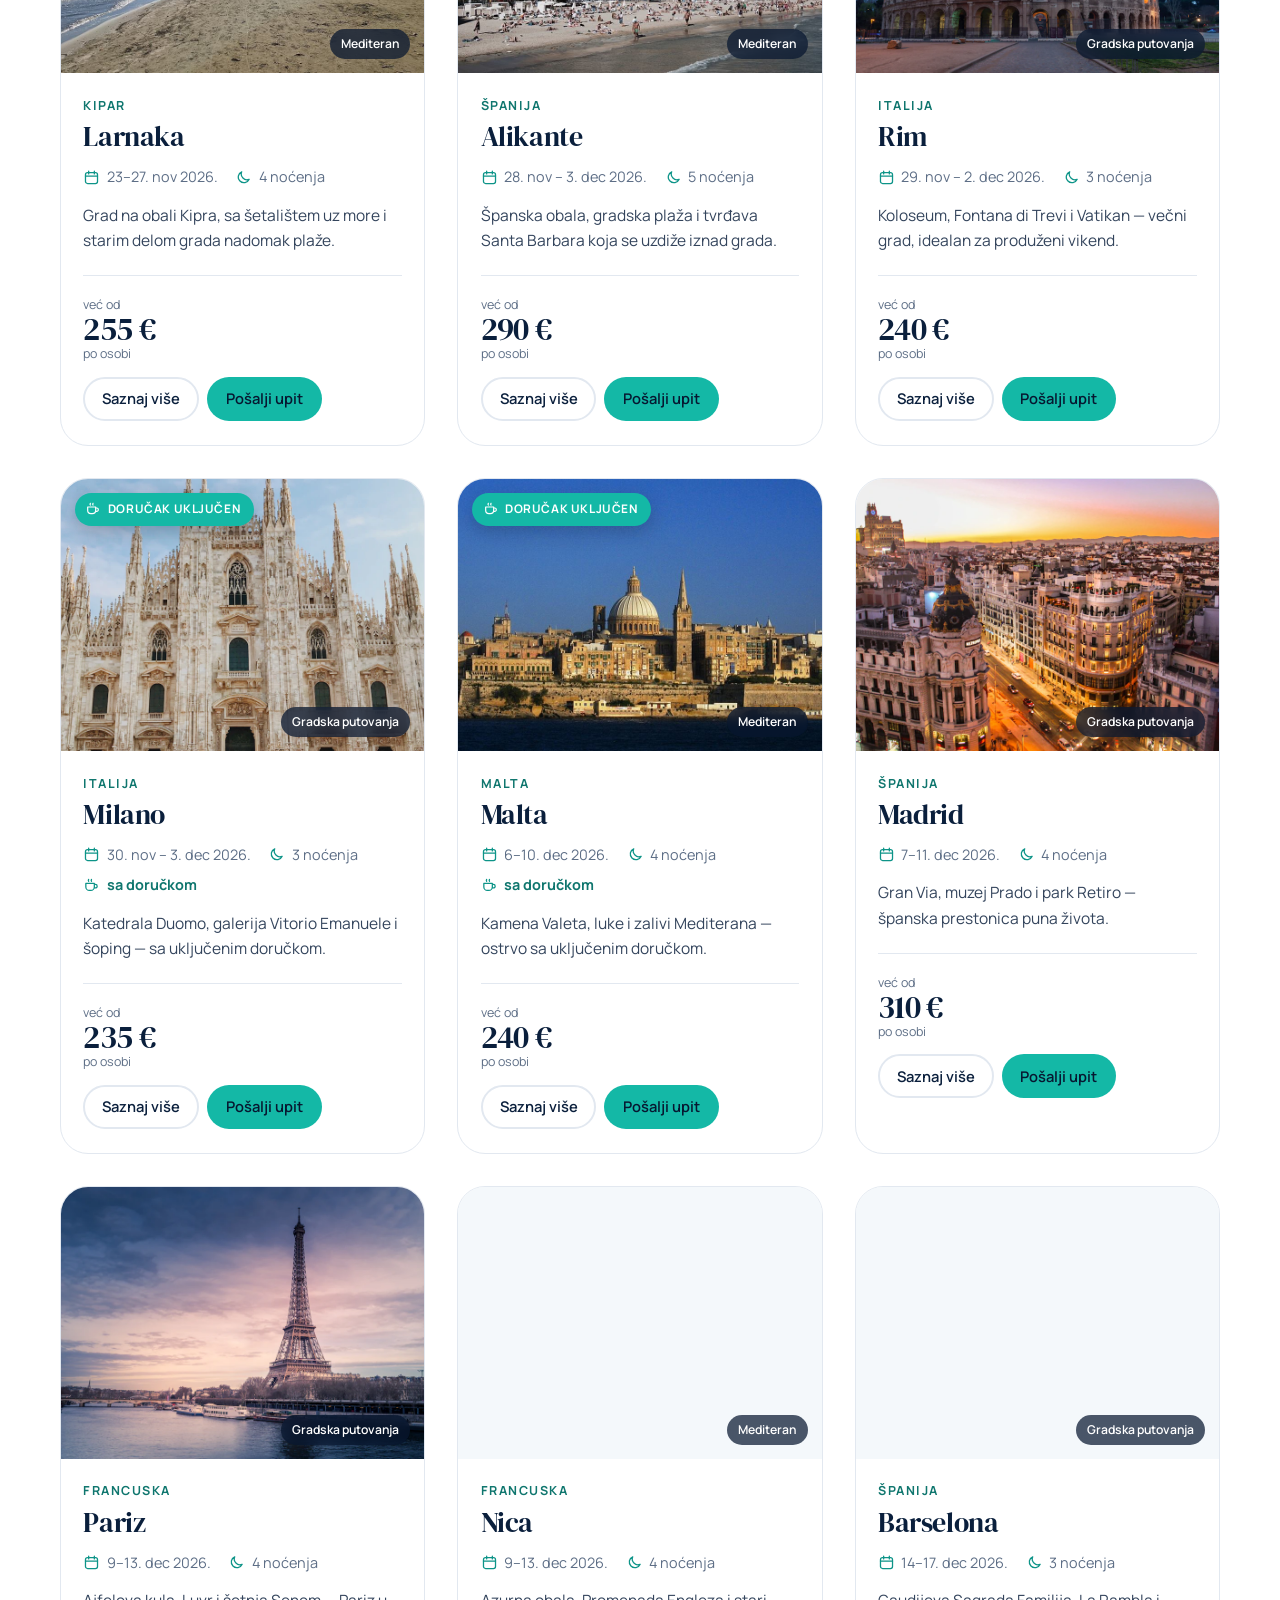
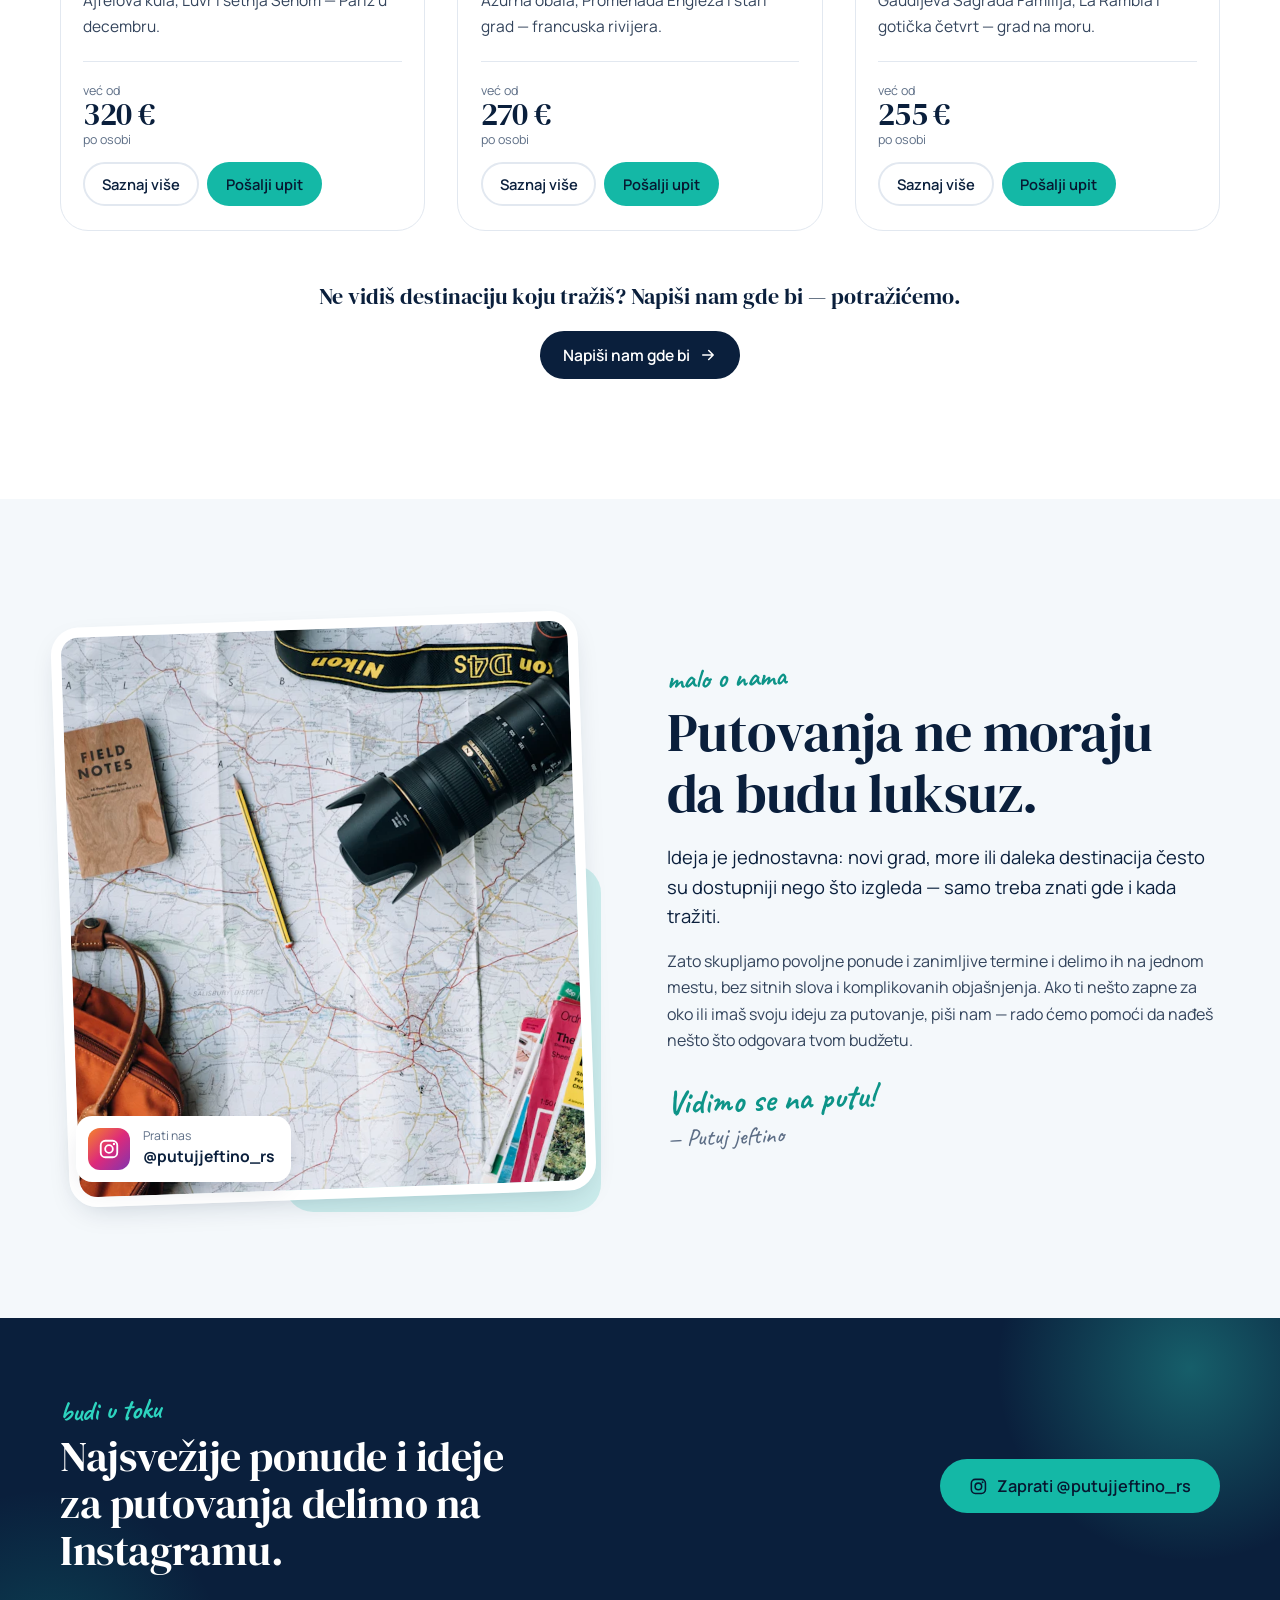
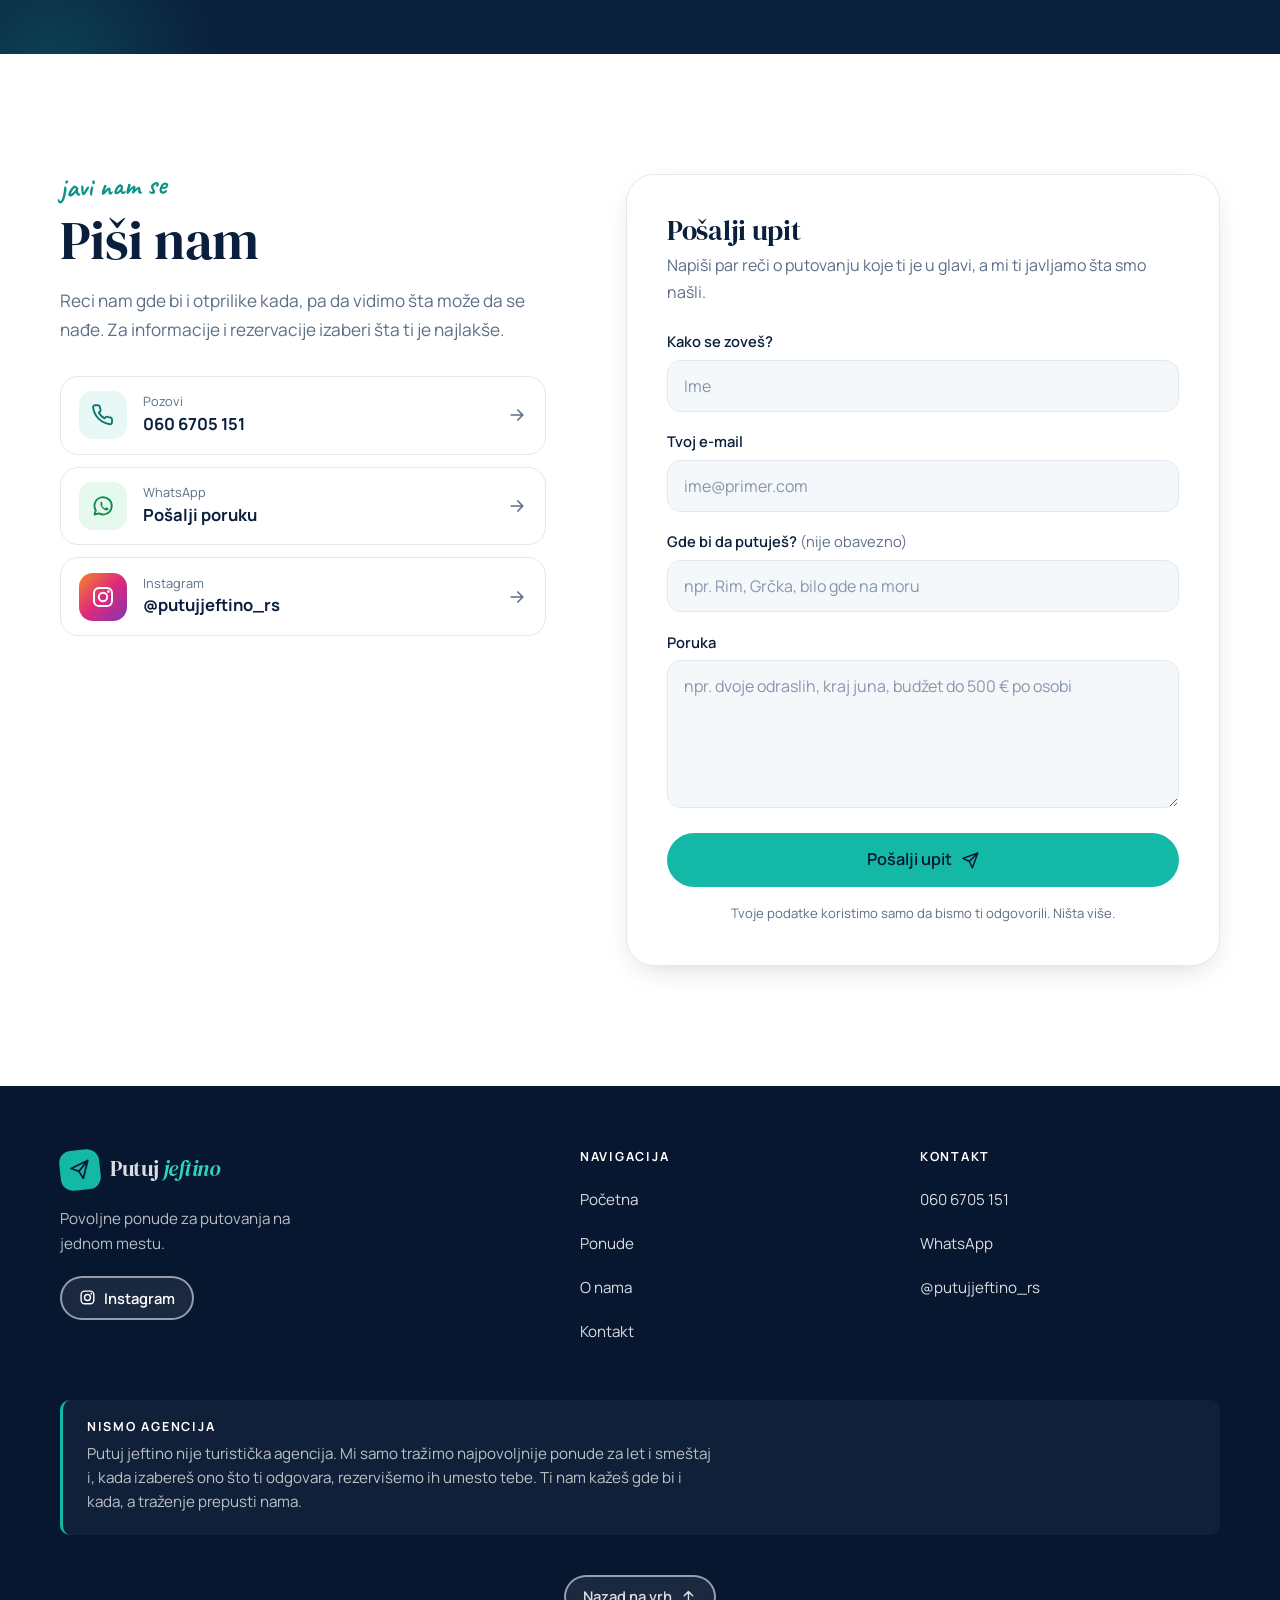
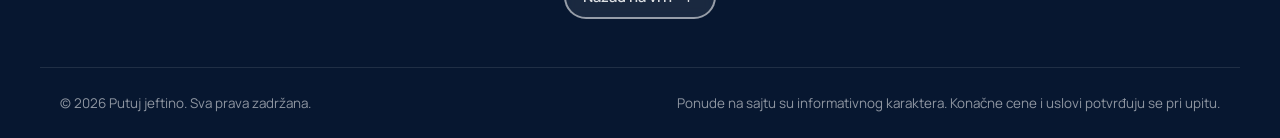
==== commit 3af95cb8: "Dodato dugme „Nazad na vrh“ u podnožje" ====
--- a/index.html
+++ b/index.html
@@ -381,6 +381,10 @@
       </div>
     </div>
 
+    <div class="container footer-to-top">
+      <a class="btn btn-outline-light btn-sm to-top" href="#pocetna">Nazad na vrh <svg aria-hidden="true"><use href="#i-arrow"/></svg></a>
+    </div>
+
     <div class="container footer-bottom">
       <p>© <span id="godina">2026</span> Putuj jeftino. Sva prava zadržana.</p>
       <p>Ponude na sajtu su informativnog karaktera. Konačne cene i uslovi potvrđuju se pri upitu.</p>
--- a/styles.css
+++ b/styles.css
@@ -1099,6 +1099,9 @@
 }
 .site-footer .footer-note h2 { margin-bottom: .5rem; }
 .footer-note p { max-width: 70ch; line-height: 1.6; }
+.footer-to-top { display: flex; justify-content: center; margin-top: 2.5rem; }
+.to-top svg { transform: rotate(-90deg); }
+.to-top:hover svg { transform: rotate(-90deg) translateX(3px); }
 .footer-bottom {
   display: flex;
   flex-wrap: wrap;
